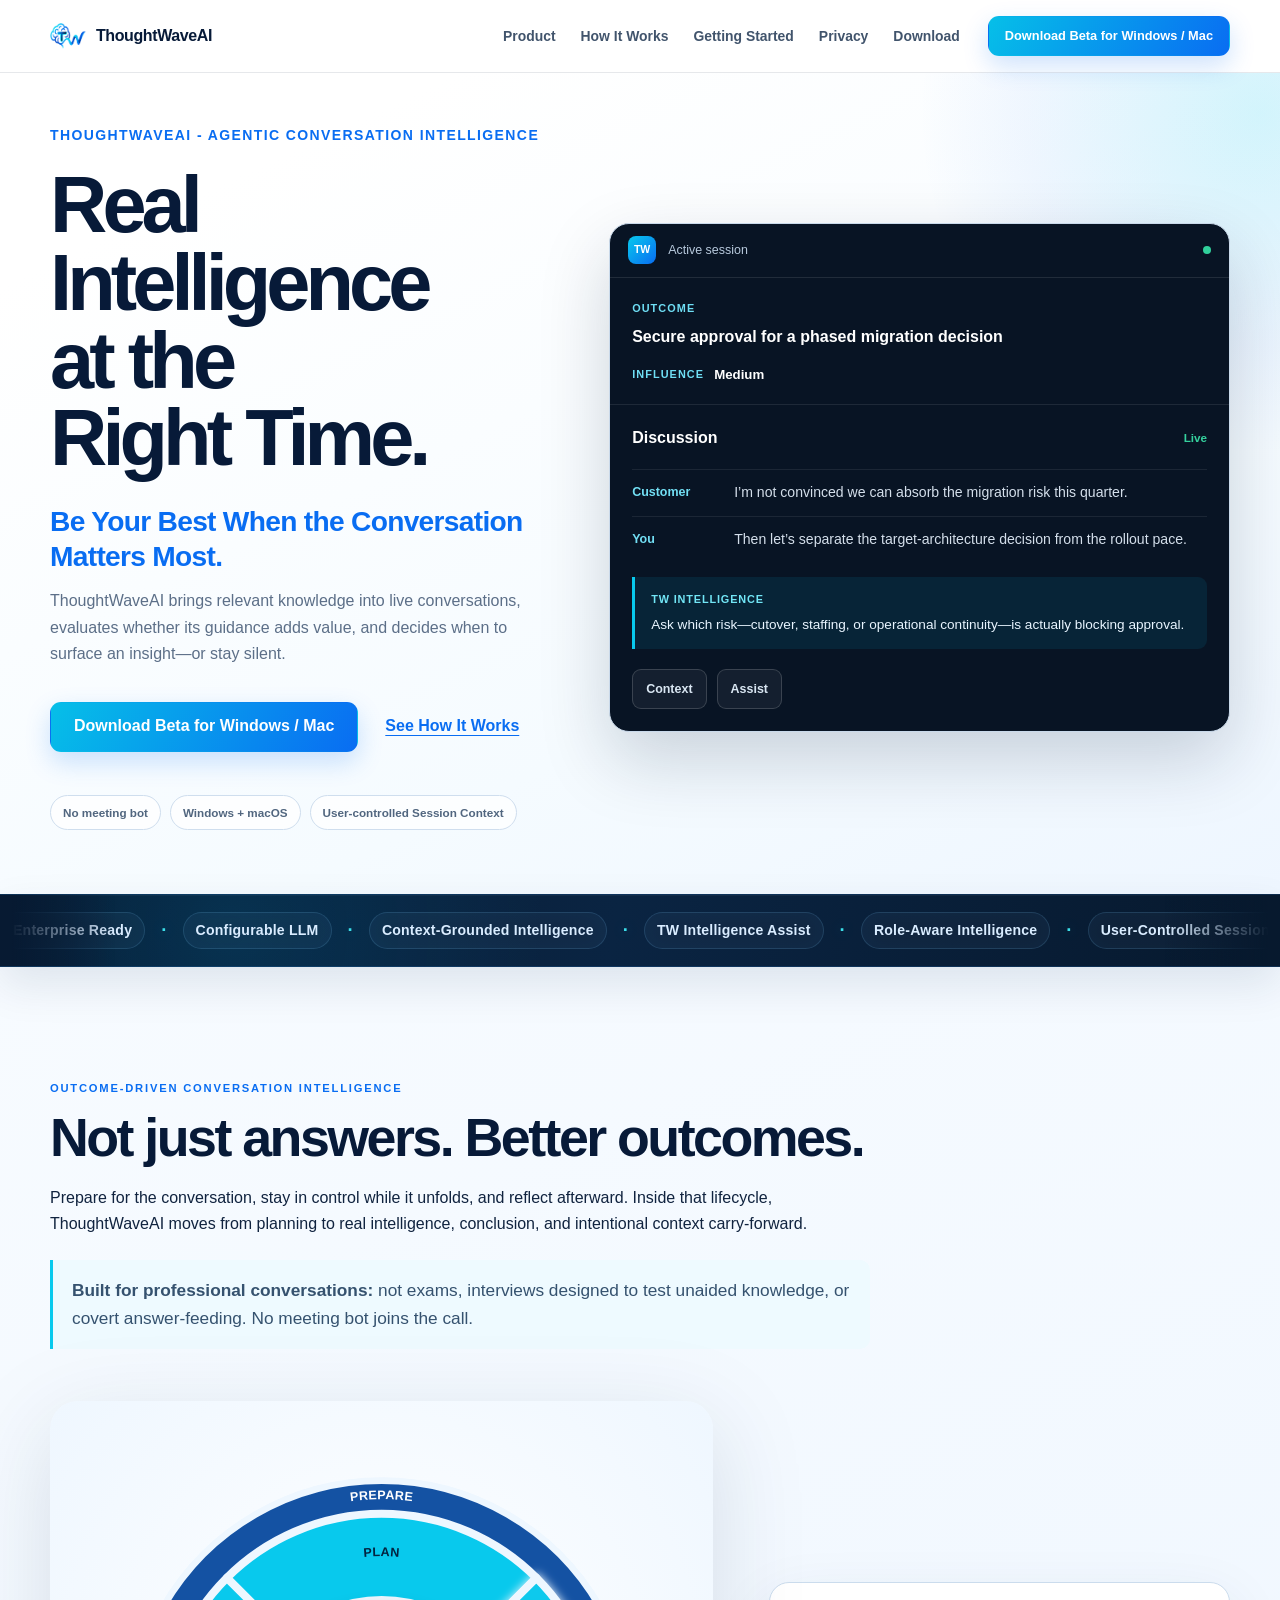
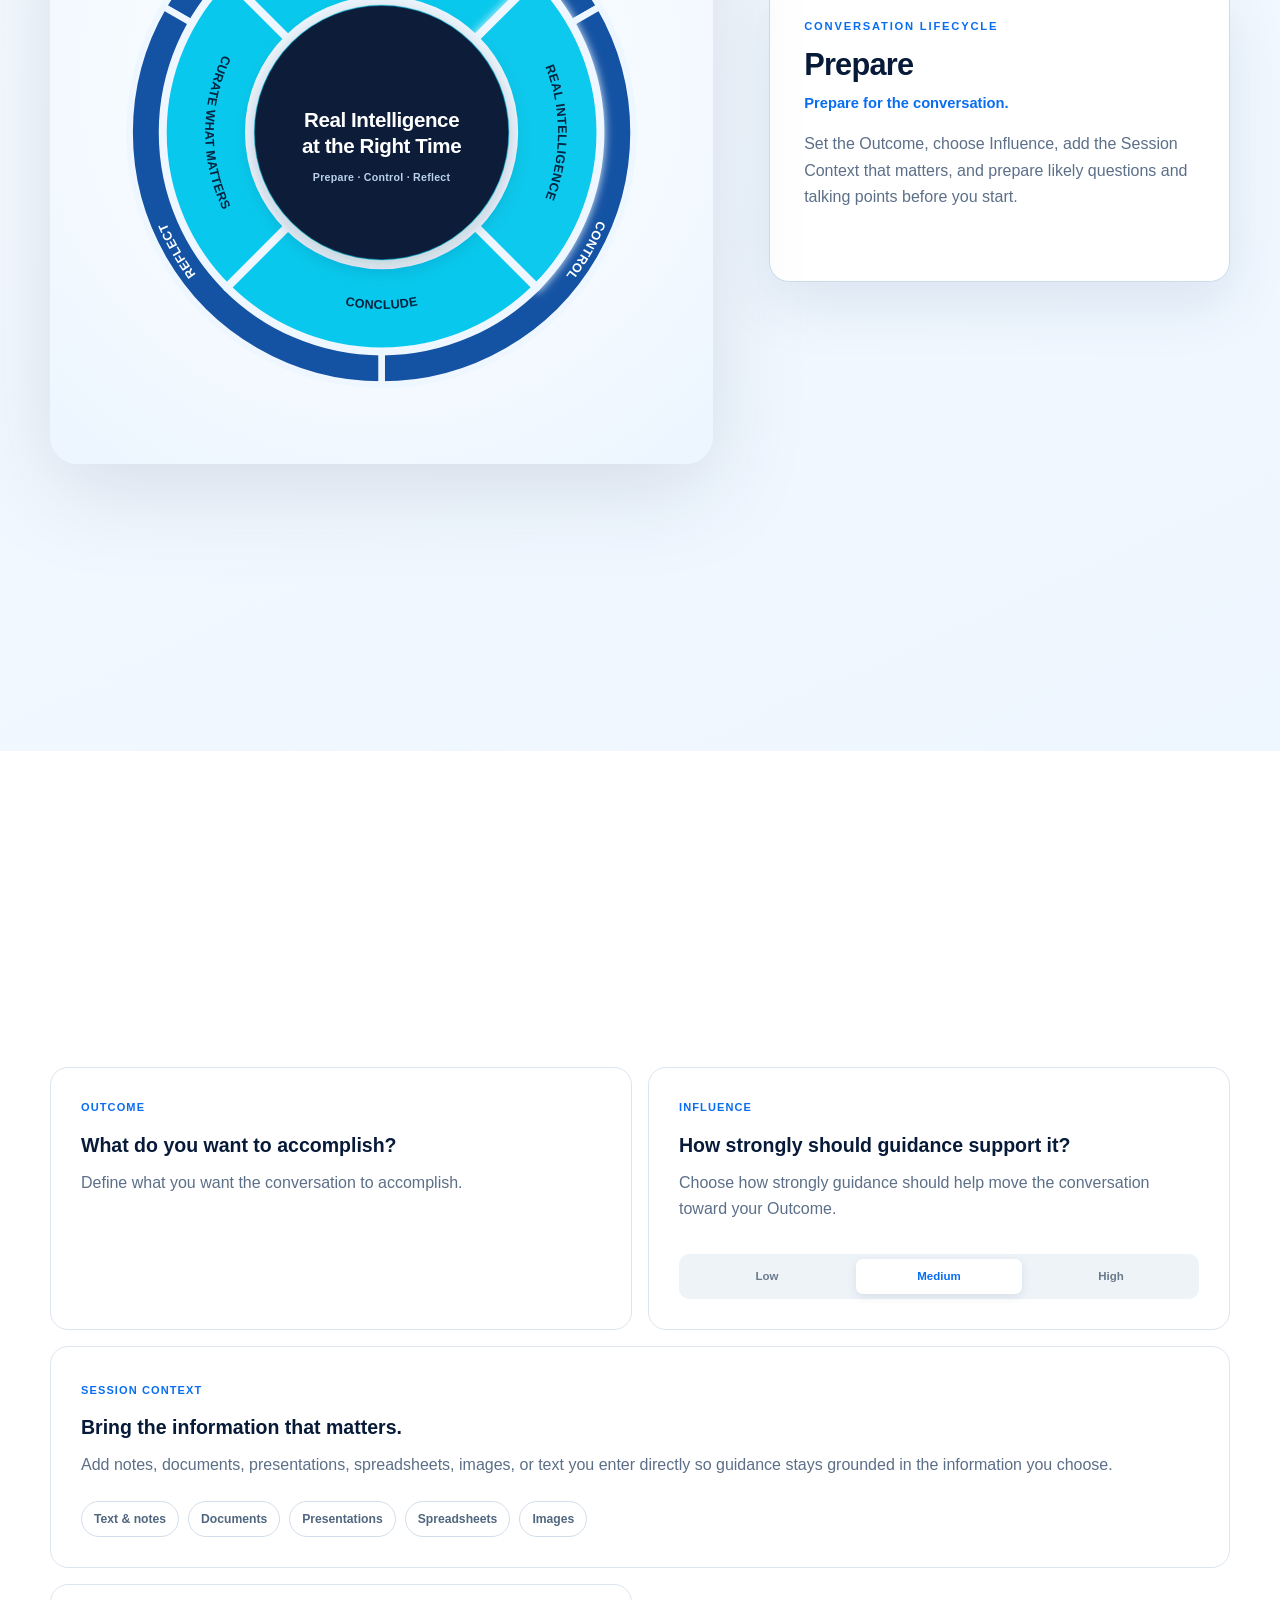
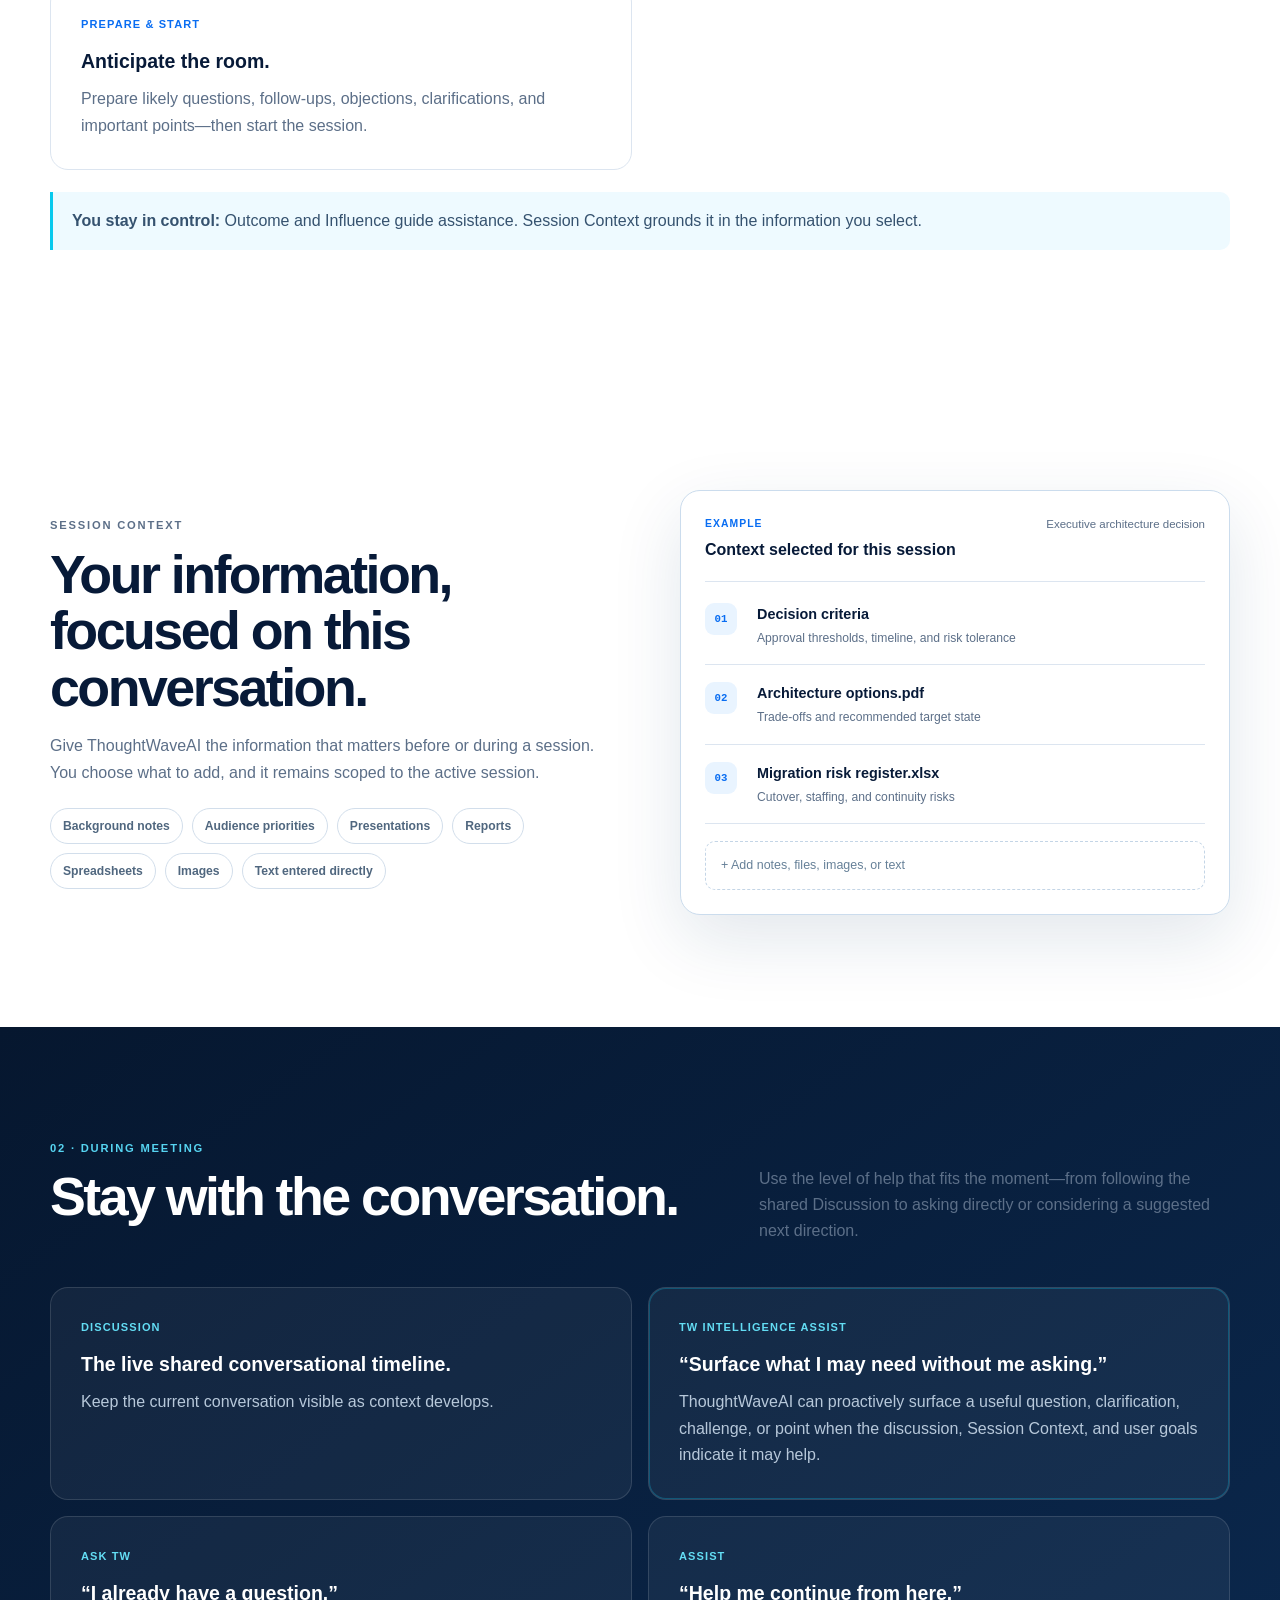
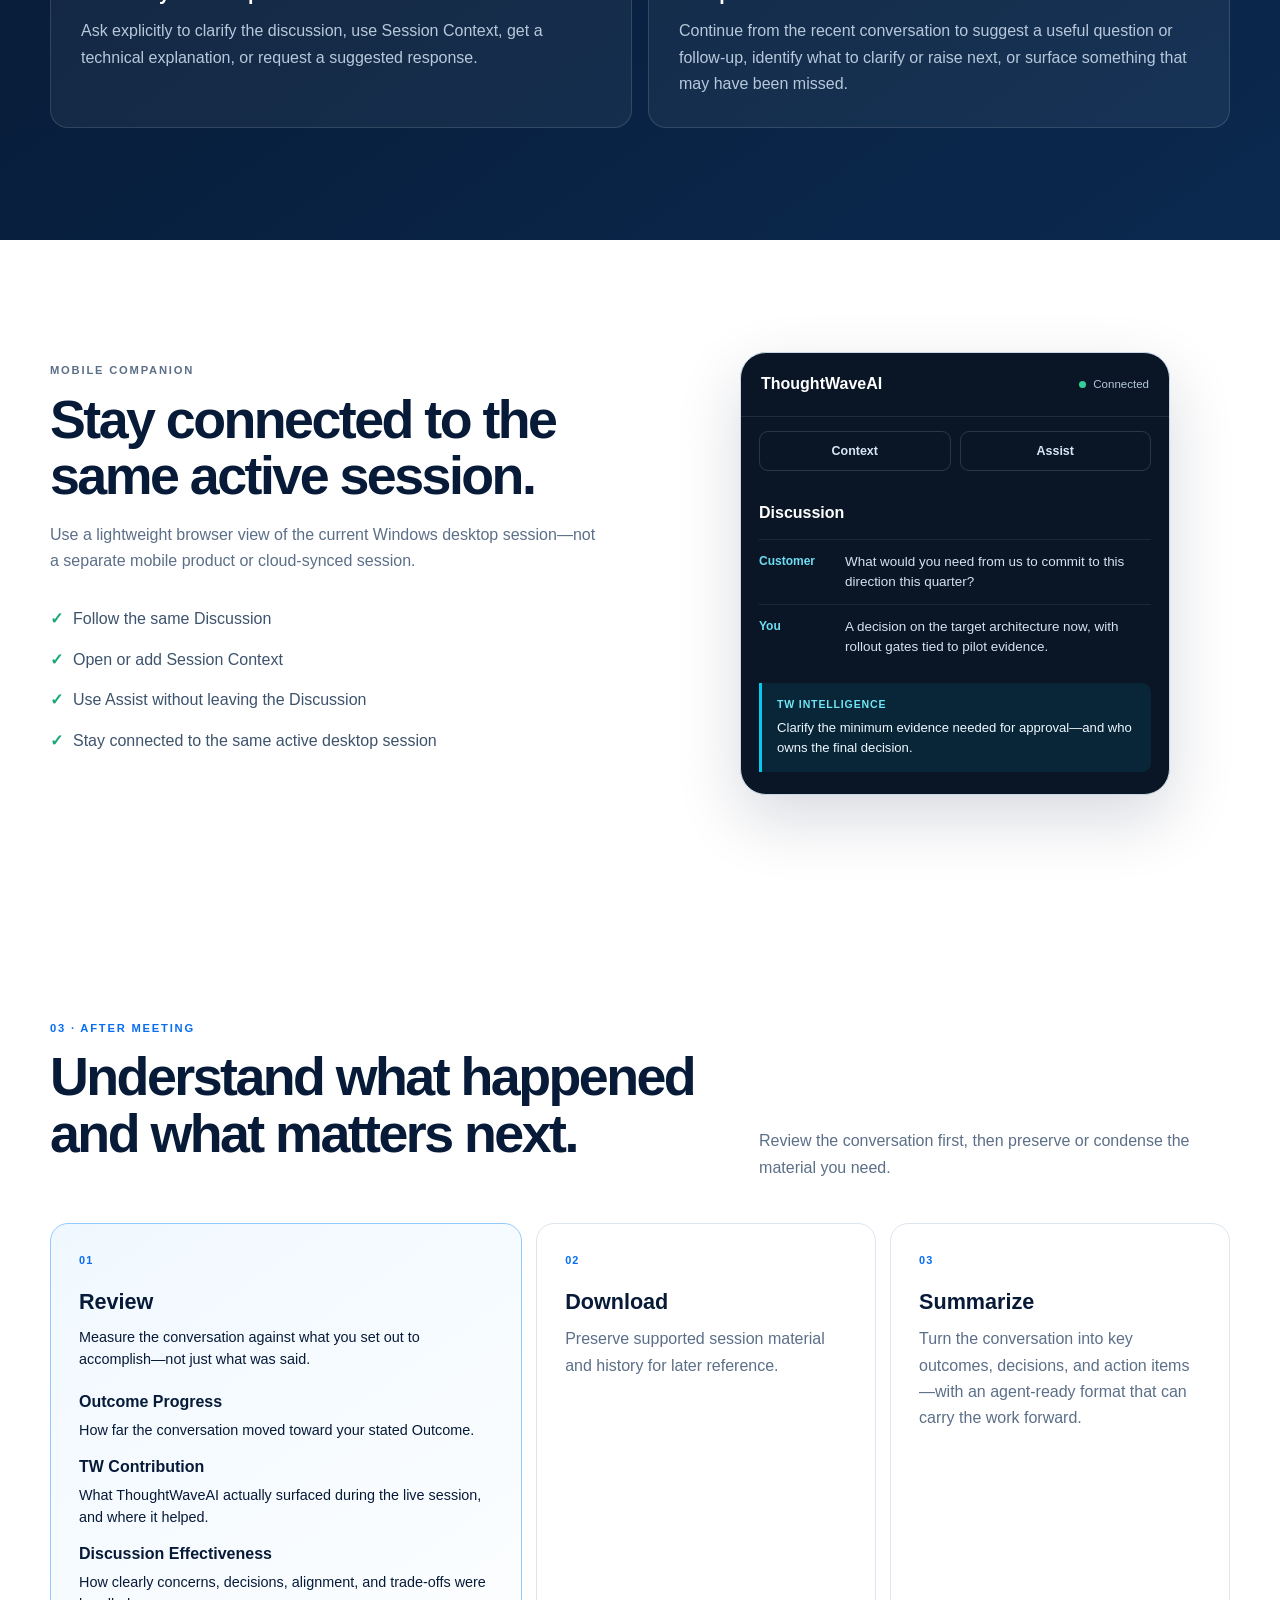
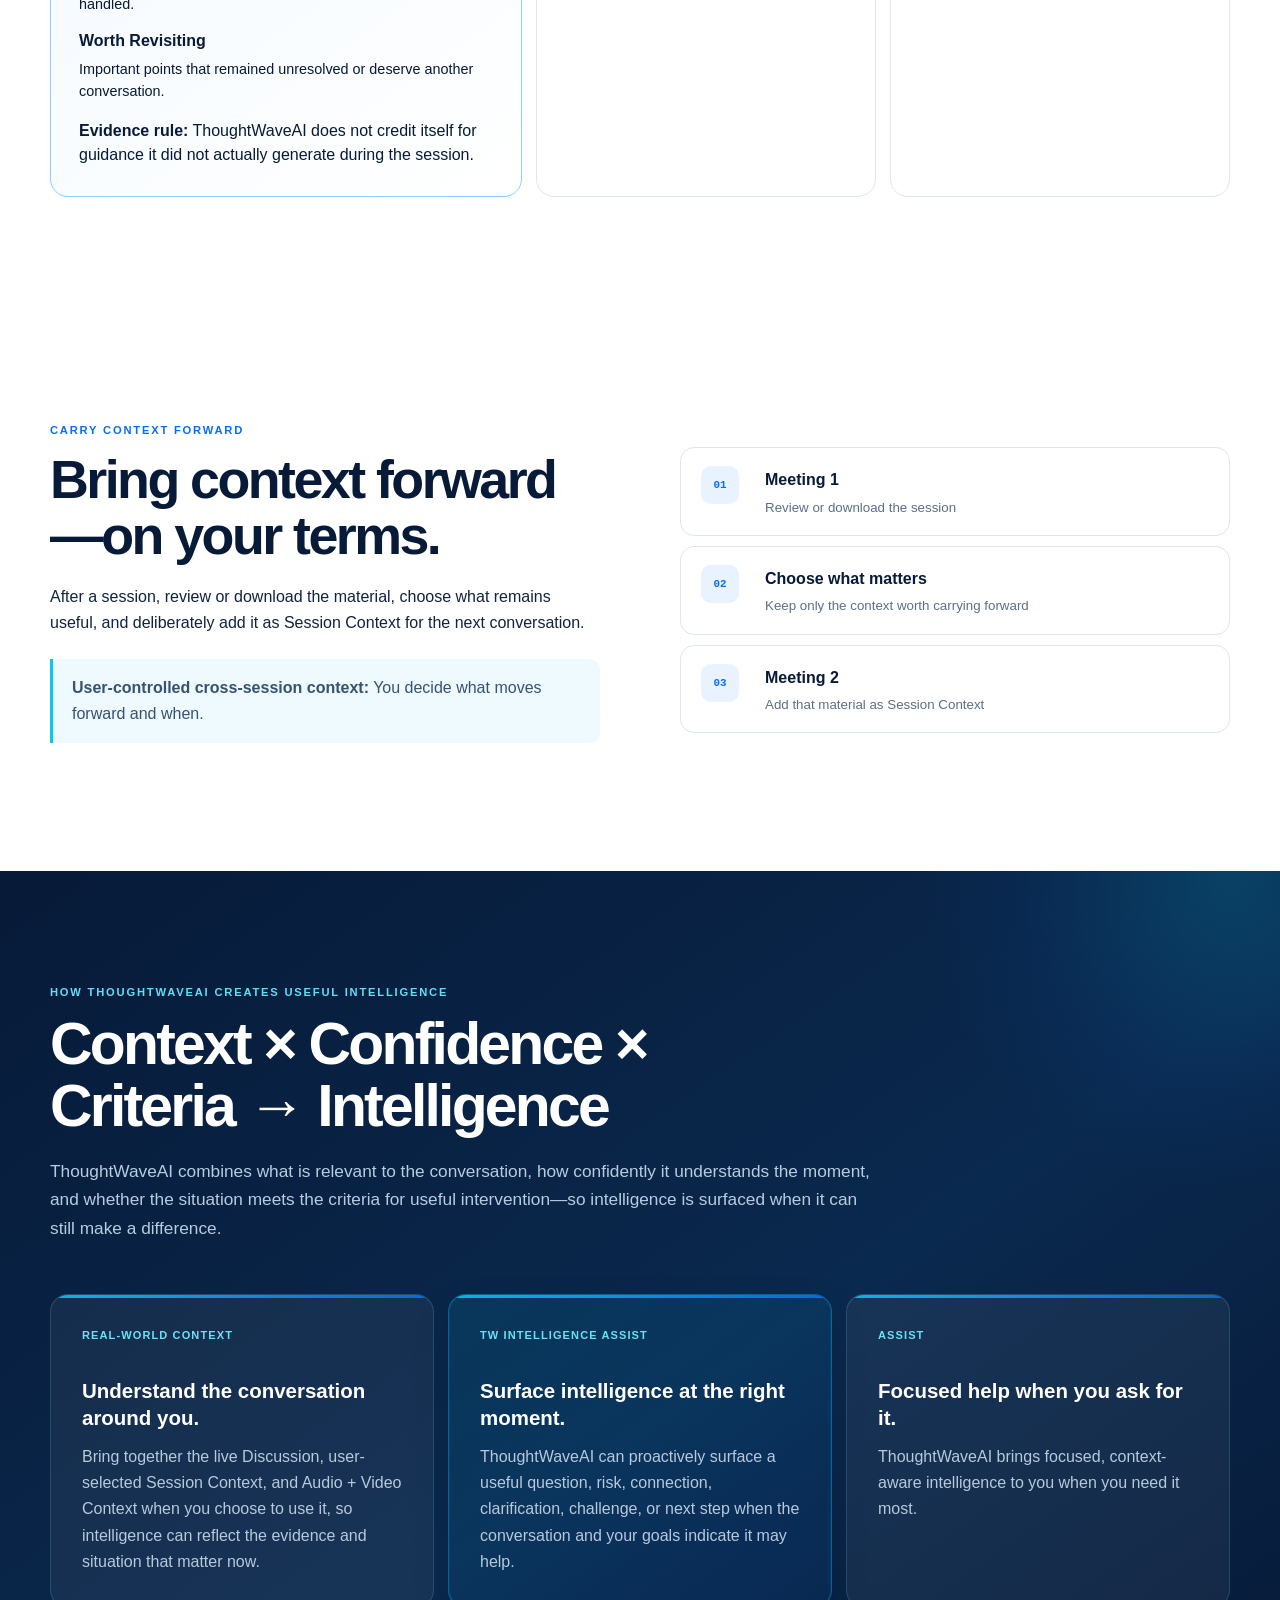
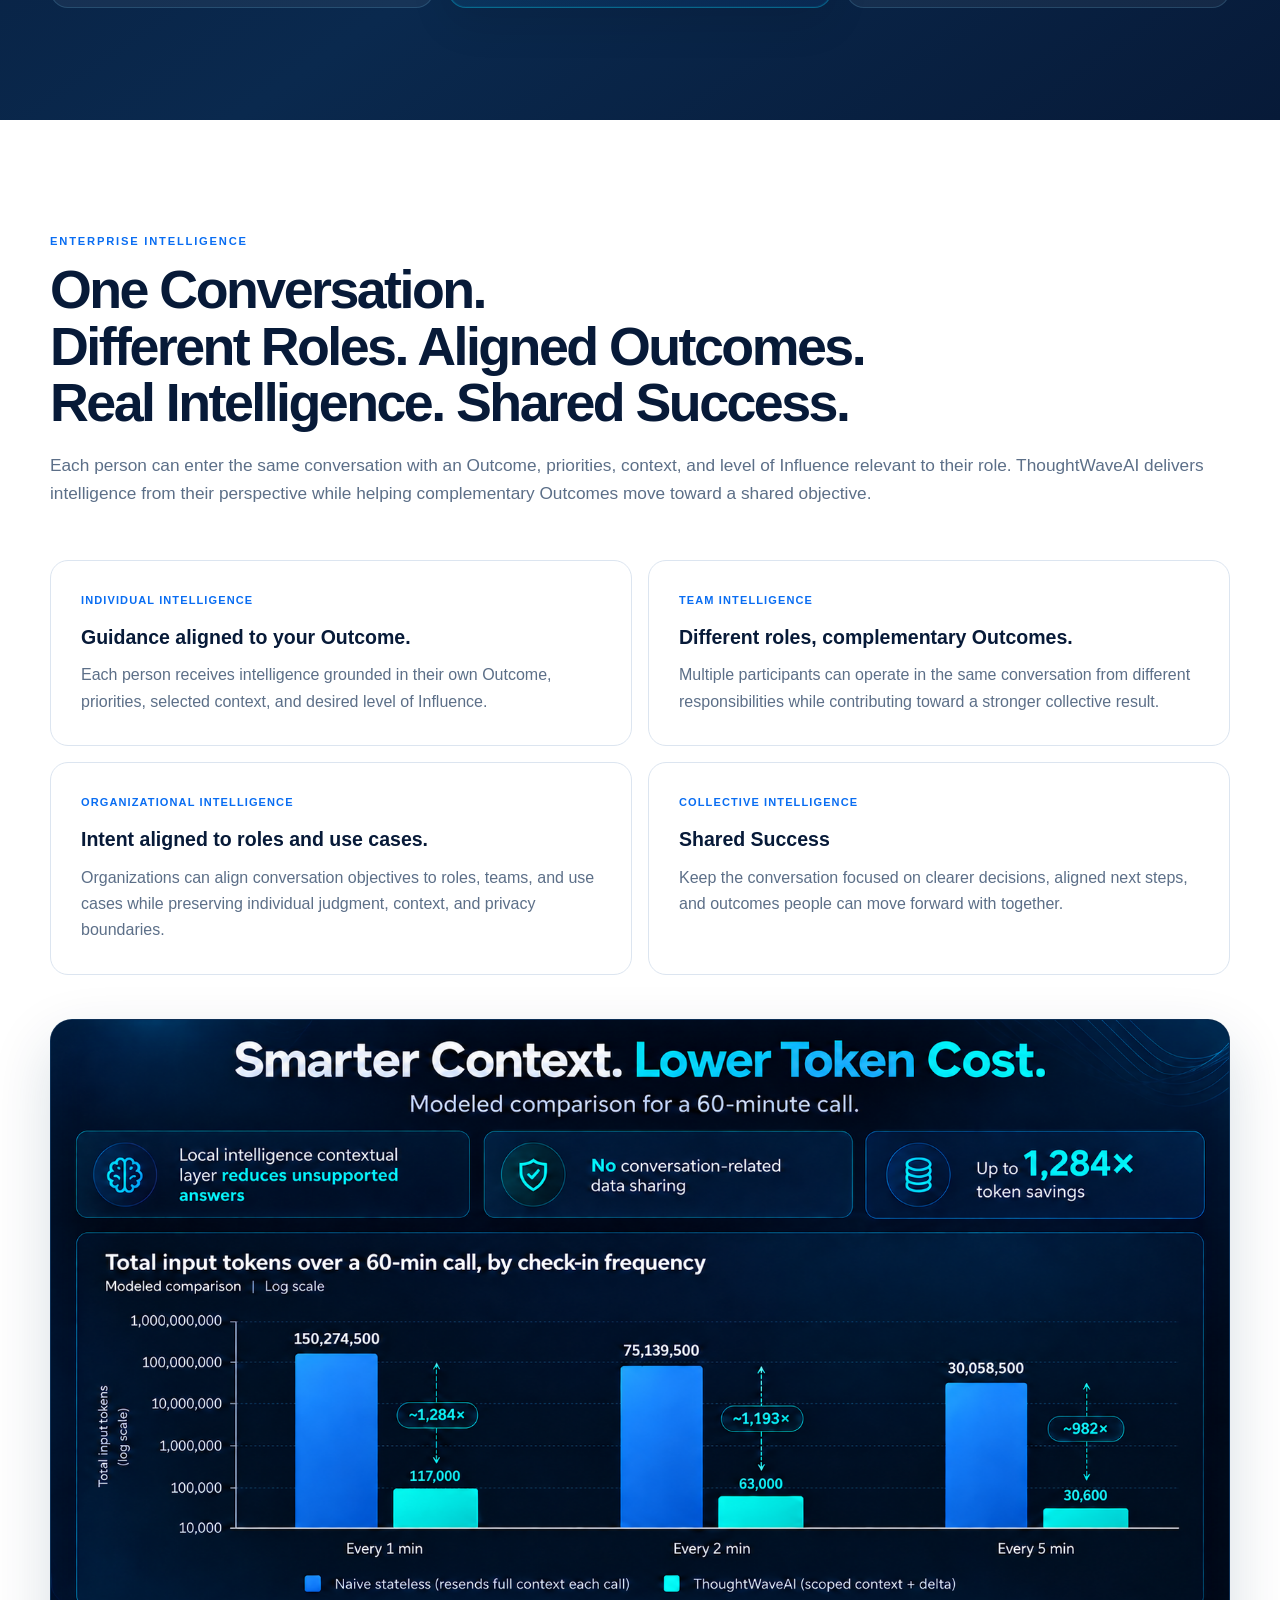
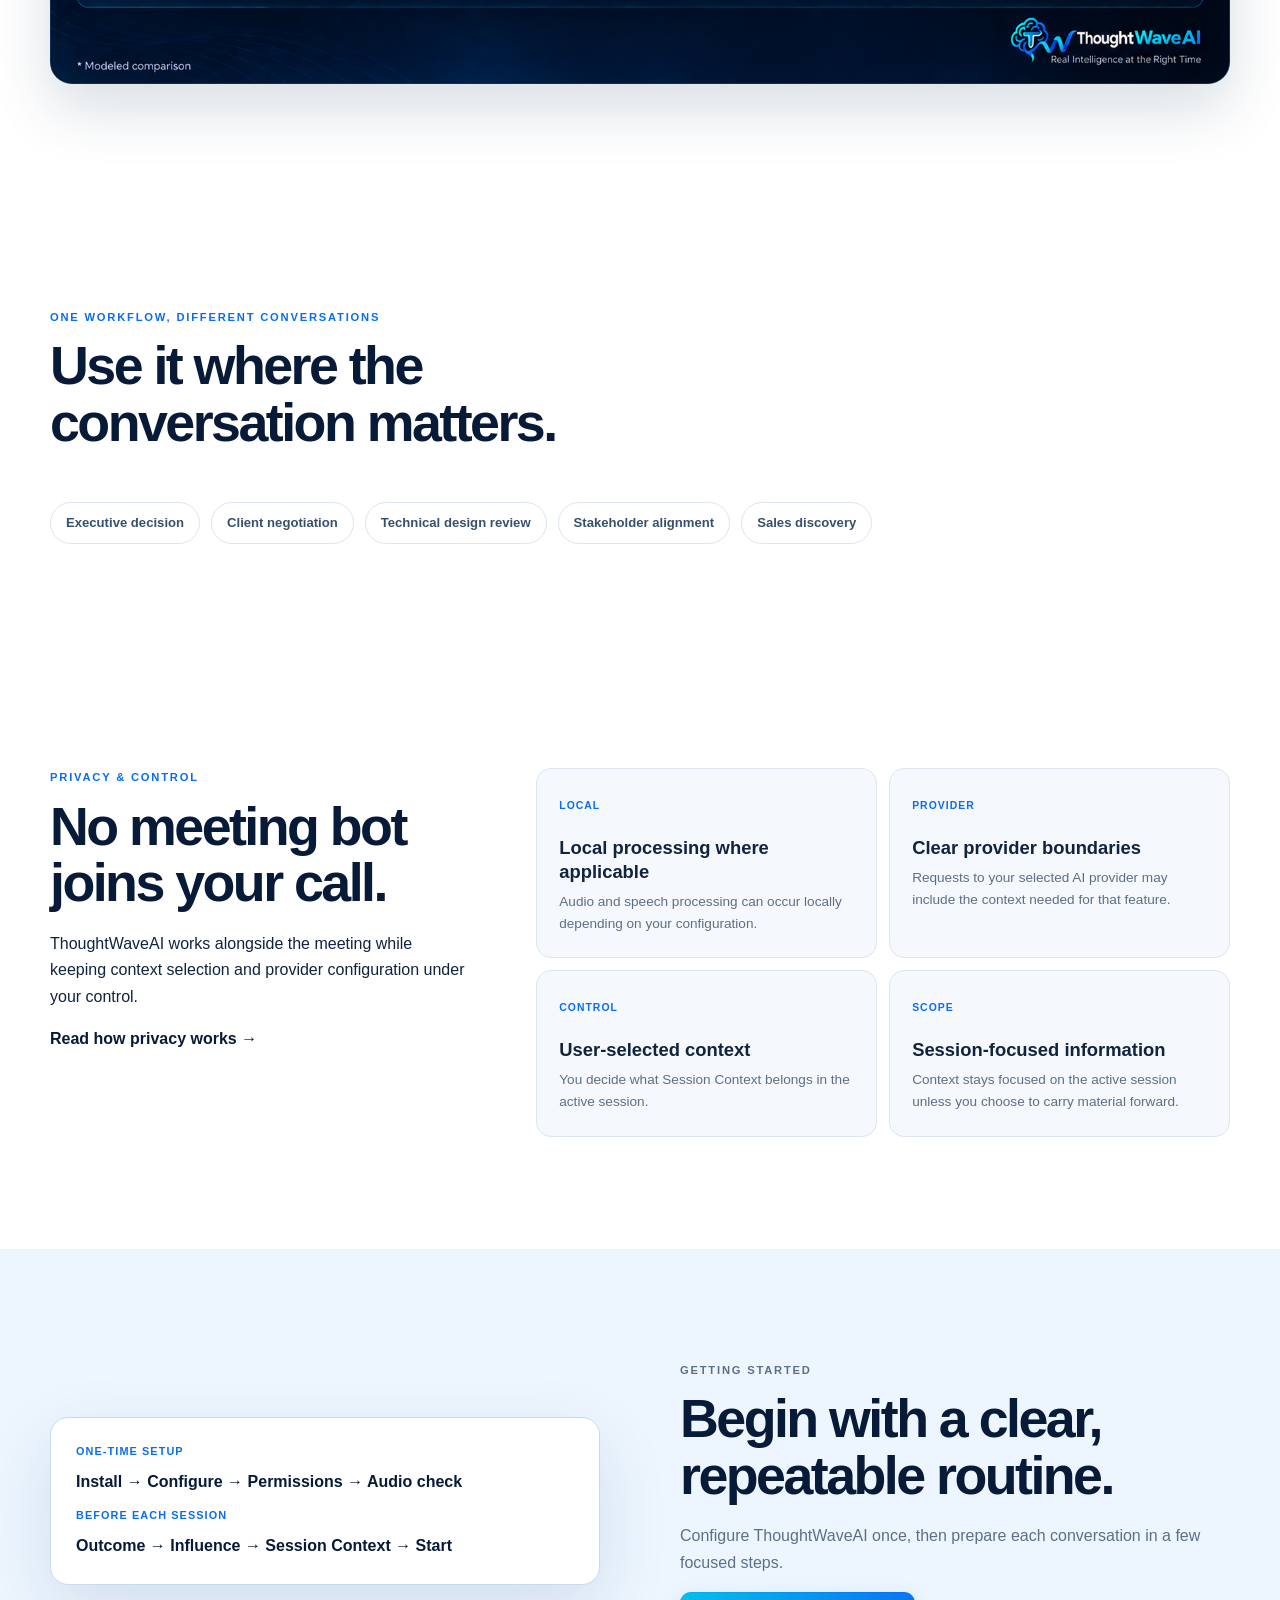
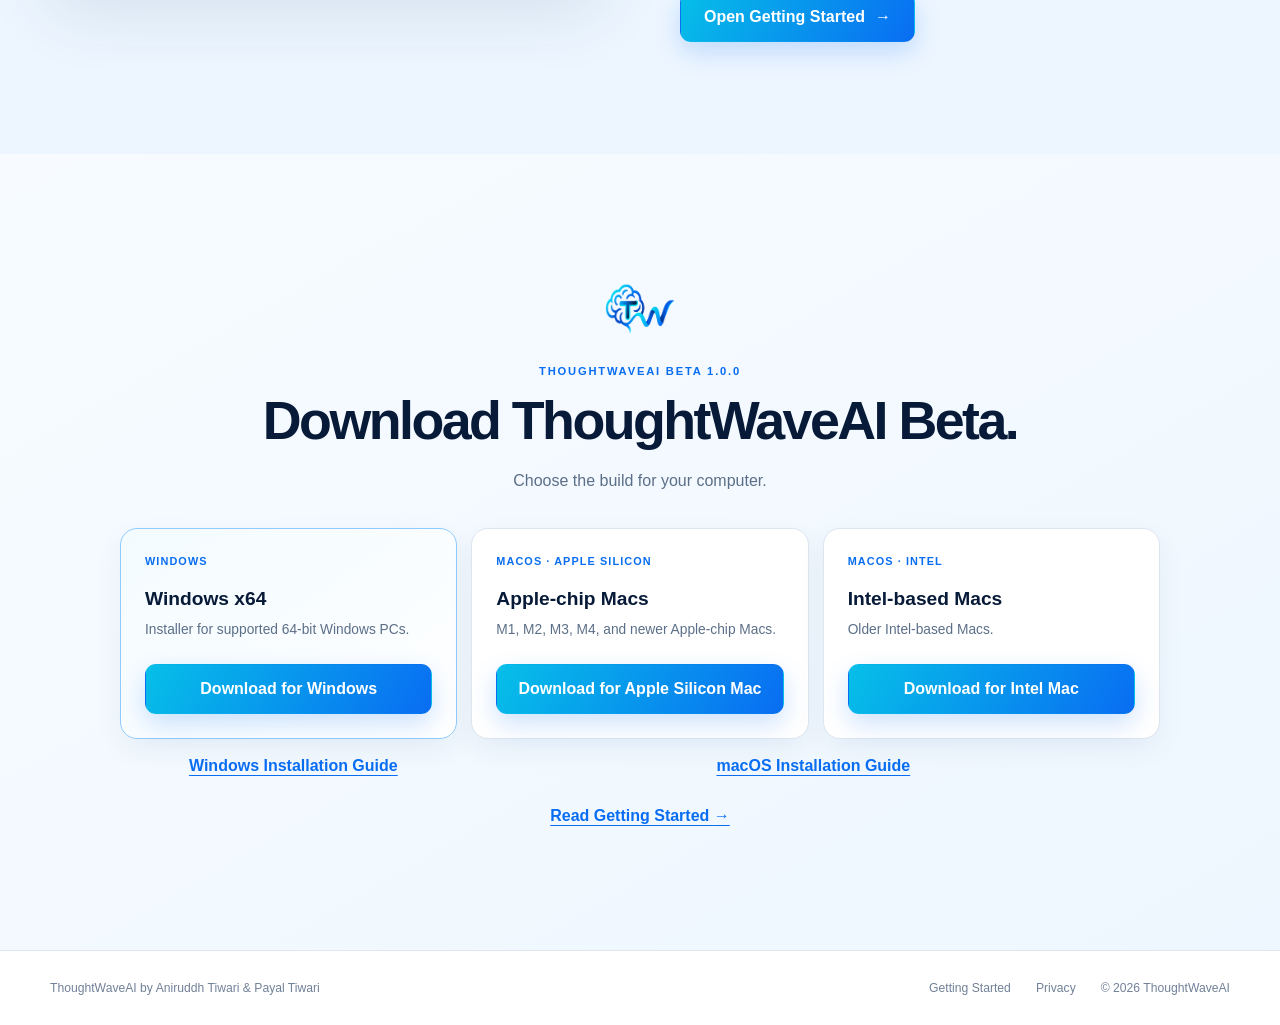
==== index.html @ b3628fa6 "Add technical SEO metadata structured data and sitemap" ====
<!doctype html>
<html lang="en">
<head>
  <meta charset="utf-8"><meta name="viewport" content="width=device-width, initial-scale=1"><meta name="theme-color" content="#f7f9fc">
  <meta name="description" content="ThoughtWaveAI helps you prepare intentionally, surface relevant intelligence during conversations, and review what mattered afterward.">
  <link rel="canonical" href="https://aniruddhtiwari.github.io/thoughtwaveai-site/">
  <meta property="og:title" content="ThoughtWaveAI — Real Intelligence at the Right Time"><meta property="og:description" content="ThoughtWaveAI helps you prepare intentionally, surface relevant intelligence during conversations, and review what mattered afterward."><meta property="og:type" content="website"><meta property="og:url" content="https://aniruddhtiwari.github.io/thoughtwaveai-site/"><meta property="og:site_name" content="ThoughtWaveAI"><meta property="og:image" content="https://aniruddhtiwari.github.io/thoughtwaveai-site/assets/branding/thoughtwaveai-logo.png"><meta property="og:image:alt" content="ThoughtWaveAI">
  <meta name="twitter:card" content="summary_large_image"><meta name="twitter:title" content="ThoughtWaveAI — Real Intelligence at the Right Time"><meta name="twitter:description" content="ThoughtWaveAI helps you prepare intentionally, surface relevant intelligence during conversations, and review what mattered afterward."><meta name="twitter:image" content="https://aniruddhtiwari.github.io/thoughtwaveai-site/assets/branding/thoughtwaveai-logo.png"><meta name="twitter:image:alt" content="ThoughtWaveAI">
  <title>ThoughtWaveAI — Real Intelligence at the Right Time</title>
  <link rel="icon" href="./assets/branding/thoughtwaveai-Icon.png" type="image/png"><link rel="stylesheet" href="./styles.css"><script src="./script.js" defer></script>
  <script type="application/ld+json">
  {
    "@context": "https://schema.org",
    "@type": "SoftwareApplication",
    "name": "ThoughtWaveAI",
    "url": "https://aniruddhtiwari.github.io/thoughtwaveai-site/",
    "description": "ThoughtWaveAI helps you prepare intentionally, surface relevant intelligence during conversations, and review what mattered afterward.",
    "applicationCategory": "BusinessApplication",
    "operatingSystem": [
      "Windows",
      "macOS"
    ],
    "featureList": [
      "Real-time conversational intelligence",
      "User-controlled Session Context",
      "Proactive contextual intelligence",
      "Post-session review",
      "No meeting bot required"
    ]
  }
  </script>
</head>
<body>
  <a class="skip-link" href="#main">Skip to content</a>
  <header class="site-header"><div class="container nav-wrap"><a class="brand" href="#top" aria-label="ThoughtWaveAI home"><img src="./assets/branding/thoughtwaveai-Icon.png" alt="" width="42" height="42"><span>ThoughtWaveAI</span></a><button class="nav-toggle" type="button" aria-expanded="false" aria-controls="site-nav"><span class="sr-only">Toggle navigation</span><span></span><span></span></button><nav id="site-nav" class="site-nav" aria-label="Primary navigation"><a href="#meeting-prep">Product</a><a href="#product">How It Works</a><a href="./getting-started/">Getting Started</a><a href="./privacy/">Privacy</a><a href="#download">Download</a></nav><a class="button button-small nav-cta" href="#download">Download Beta for Windows / Mac</a></div></header>

  <main id="main">
    <section class="hero rc-hero" id="top"><div class="hero-orb" aria-hidden="true"></div><div class="container hero-grid">
      <div class="hero-copy reveal"><p class="eyebrow">THOUGHTWAVEAI - AGENTIC CONVERSATION INTELLIGENCE</p><h1>Real Intelligence at the Right Time.</h1><p class="hero-lede">Be Your Best When the Conversation Matters Most.</p><p class="hero-detail">ThoughtWaveAI brings relevant knowledge into live conversations, evaluates whether its guidance adds value, and decides when to surface an insight—or stay silent.</p><div class="hero-actions"><a class="button" href="#download">Download Beta for Windows / Mac</a><a class="text-link" href="#product">See How It Works</a></div><ul class="signal-list" aria-label="Product highlights"><li>No meeting bot</li><li>Windows + macOS</li><li>User-controlled Session Context</li></ul></div>
      <div class="rc-product-view reveal" role="img" aria-label="ThoughtWaveAI active session showing an outcome, influence level, live discussion, and Context and Assist actions"><div class="rc-topbar"><span class="brand-dot">TW</span><span>Active session</span><i></i></div><div class="rc-prep"><span>Outcome</span><strong>Secure approval for a phased migration decision</strong><div><small>Influence</small><b>Medium</b></div></div><div class="rc-discussion"><div class="rc-panel-head"><strong>Discussion</strong><span>Live</span></div><p><b>Customer</b><span>I’m not convinced we can absorb the migration risk this quarter.</span></p><p><b>You</b><span>Then let’s separate the target-architecture decision from the rollout pace.</span></p><div class="rc-intel"><span>TW Intelligence</span><p>Ask which risk—cutover, staffing, or operational continuity—is actually blocking approval.</p></div></div><div class="rc-actions"><span>Context</span><span>Assist</span></div></div>
    </div></section>
<section class="enterprise-ticker" aria-label="ThoughtWaveAI enterprise capabilities">
      <div class="enterprise-ticker-viewport">
        <div class="enterprise-ticker-track">
          <div class="enterprise-ticker-group">
            <span>Enterprise Ready</span><i aria-hidden="true">·</i>
            <span>Configurable LLM</span><i aria-hidden="true">·</i>
            <span>Context-Grounded Intelligence</span><i aria-hidden="true">·</i>
            <span>TW Intelligence Assist</span><i aria-hidden="true">·</i>
            <span>Role-Aware Intelligence</span><i aria-hidden="true">·</i>
            <span>User-Controlled Session Context</span><i aria-hidden="true">·</i>
            <span>No Meeting Bot</span><i aria-hidden="true">·</i>
            <span>Local Speech Processing</span><i aria-hidden="true">·</i>
            <span>Tight Privacy Controls</span><i aria-hidden="true">·</i>
            <strong>Up to <b>1,284×</b> Lower Token Usage</strong><i aria-hidden="true">·</i><span>Audio + Video Context</span><i aria-hidden="true">·</i>
          </div>
          <div class="enterprise-ticker-group" aria-hidden="true">
            <span>Enterprise Ready</span><i>·</i>
            <span>Configurable LLM</span><i>·</i>
            <span>Context-Grounded Intelligence</span><i>·</i>
            <span>TW Intelligence Assist</span><i>·</i>
            <span>Role-Aware Intelligence</span><i>·</i>
            <span>User-Controlled Session Context</span><i>·</i>
            <span>No Meeting Bot</span><i>·</i>
            <span>Local Speech Processing</span><i>·</i>
            <span>Tight Privacy Controls</span><i>·</i>
            <strong>Up to <b>1,284×</b> Lower Token Usage</strong><i aria-hidden="true">·</i><span>Audio + Video Context</span><i>·</i>
          </div>
          <div class="enterprise-ticker-group" aria-hidden="true">
            <span>Enterprise Ready</span><i>·</i>
            <span>Configurable LLM</span><i>·</i>
            <span>Context-Grounded Intelligence</span><i>·</i>
            <span>TW Intelligence Assist</span><i>·</i>
            <span>Role-Aware Intelligence</span><i>·</i>
            <span>User-Controlled Session Context</span><i>·</i>
            <span>No Meeting Bot</span><i>·</i>
            <span>Local Speech Processing</span><i>·</i>
            <span>Tight Privacy Controls</span><i>·</i>
            <strong>Up to <b>1,284×</b> Lower Token Usage</strong><i aria-hidden="true">·</i><span>Audio + Video Context</span><i>·</i>
          </div>
        </div>
      </div>
    </section>




    <section class="section lifecycle-intro" id="product"><div class="container">
      <div class="section-heading reveal">
        <p class="kicker">Outcome-driven conversation intelligence</p>
        <h2>Not just answers. Better outcomes.</h2>
        <p>Prepare for the conversation, stay in control while it unfolds, and reflect afterward. Inside that lifecycle, ThoughtWaveAI moves from planning to real intelligence, conclusion, and intentional context carry-forward.</p>
        <p class="truth-note"><strong>Built for professional conversations:</strong> not exams, interviews designed to test unaided knowledge, or covert answer-feeding. No meeting bot joins the call.</p>
      </div>

      <div class="lifecycle-ring-layout reveal" id="lifecycle-ring">
        <div class="lifecycle-ring-holder">
          <svg viewBox="0 0 1000 1000" xmlns="http://www.w3.org/2000/svg" role="img" aria-label="ThoughtWaveAI conversation lifecycle: Prepare, Control, Reflect">
            <defs>
              <radialGradient id="twRingBg" cx="50%" cy="42%" r="72%"><stop offset="0%" stop-color="#ffffff"/><stop offset="100%" stop-color="#edf6ff"/></radialGradient>
              <filter id="twRingGlow" x="-60%" y="-60%" width="220%" height="220%"><feGaussianBlur stdDeviation="7" result="blur"/><feMerge><feMergeNode in="blur"/><feMergeNode in="SourceGraphic"/></feMerge></filter>
              <filter id="twRingHubShadow" x="-30%" y="-30%" width="160%" height="160%"><feDropShadow dx="0" dy="10" stdDeviation="16" flood-color="#071a38" flood-opacity=".22"/></filter>
            </defs>
            <rect x="0" y="0" width="1000" height="1000" rx="42" fill="url(#twRingBg)"/>

            <path id="tw-label-plan" d="M 311.91,311.91 A 266,266 0 0 1 688.09,311.91" fill="none"/>
            <path id="tw-label-ri" d="M 688.09,311.91 A 266,266 0 0 1 688.09,688.09" fill="none"/>
            <path id="tw-label-conclude" d="M 311.91,688.09 A 266,266 0 0 0 688.09,688.09" fill="none"/>
            <path id="tw-label-curate" d="M 311.91,311.91 A 266,266 0 0 0 311.91,688.09" fill="none"/>

            <path id="tw-label-prepare" d="M 195.16,324.00 A 352,352 0 0 1 804.84,324.00" fill="none"/>
            <path id="tw-label-control" d="M 804.84,324.00 A 352,352 0 0 1 500.00,852.00" fill="none"/>
            <path id="tw-label-reflect" d="M 500.00,852.00 A 352,352 0 0 1 195.16,324.00" fill="none"/>

            <g class="tw-ring-segment tw-ring-outer" data-key="prepare" tabindex="0" role="button" aria-label="Prepare">
              <path class="tw-ring-shape" d="M 170.91,310.00 A 380,380 0 0 1 829.09,310.00 L 780.59,338.00 A 324,324 0 0 0 219.41,338.00 Z" fill="#1452a3" stroke="#eef7ff" stroke-width="10"/>
              <path class="tw-ring-outline" d="M 170.91,310.00 A 380,380 0 0 1 829.09,310.00 L 780.59,338.00 A 324,324 0 0 0 219.41,338.00 Z"/>
              <text class="tw-ring-outer-label"><textPath href="#tw-label-prepare" startOffset="50%" text-anchor="middle">PREPARE</textPath></text>
            </g>

            <g class="tw-ring-segment tw-ring-outer" data-key="control" tabindex="0" role="button" aria-label="Control">
              <path class="tw-ring-shape" d="M 829.09,310.00 A 380,380 0 0 1 500.00,880.00 L 500.00,824.00 A 324,324 0 0 0 780.59,338.00 Z" fill="#1452a3" stroke="#eef7ff" stroke-width="10"/>
              <path class="tw-ring-outline" d="M 829.09,310.00 A 380,380 0 0 1 500.00,880.00 L 500.00,824.00 A 324,324 0 0 0 780.59,338.00 Z"/>
              <text class="tw-ring-outer-label"><textPath href="#tw-label-control" startOffset="50%" text-anchor="middle">CONTROL</textPath></text>
            </g>

            <g class="tw-ring-segment tw-ring-outer" data-key="reflect" tabindex="0" role="button" aria-label="Reflect">
              <path class="tw-ring-shape" d="M 500.00,880.00 A 380,380 0 0 1 170.91,310.00 L 219.41,338.00 A 324,324 0 0 0 500.00,824.00 Z" fill="#1452a3" stroke="#eef7ff" stroke-width="10"/>
              <path class="tw-ring-outline" d="M 500.00,880.00 A 380,380 0 0 1 170.91,310.00 L 219.41,338.00 A 324,324 0 0 0 500.00,824.00 Z"/>
              <text class="tw-ring-outer-label"><textPath href="#tw-label-reflect" startOffset="50%" text-anchor="middle">REFLECT</textPath></text>
            </g>

            <g class="tw-ring-segment" data-key="plan" tabindex="0" role="button" aria-label="Plan">
              <path class="tw-ring-shape" d="M 266.65,266.65 A 330,330 0 0 1 733.35,266.65 L 641.42,358.58 A 200,200 0 0 0 358.58,358.58 Z" fill="#08c9ed" stroke="#eef7ff" stroke-width="12"/>
              <path class="tw-ring-outline" d="M 266.65,266.65 A 330,330 0 0 1 733.35,266.65 L 641.42,358.58 A 200,200 0 0 0 358.58,358.58 Z"/>
              <text class="tw-ring-inner-label" fill="#032440"><textPath href="#tw-label-plan" startOffset="50%" text-anchor="middle">PLAN</textPath></text>
            </g>

            <g class="tw-ring-segment tw-ring-featured" data-key="ri" tabindex="0" role="button" aria-label="Real Intelligence">
              <path class="tw-ring-shape" d="M 733.35,266.65 A 330,330 0 0 1 733.35,733.35 L 641.42,641.42 A 200,200 0 0 0 641.42,358.58 Z" fill="#08c9ed" stroke="#eef7ff" stroke-width="12" filter="url(#twRingGlow)"/>
              <path class="tw-ring-outline" d="M 733.35,266.65 A 330,330 0 0 1 733.35,733.35 L 641.42,641.42 A 200,200 0 0 0 641.42,358.58 Z"/>
              <text class="tw-ring-inner-label tw-ring-featured-label" fill="#032440"><textPath href="#tw-label-ri" startOffset="50%" text-anchor="middle">REAL INTELLIGENCE</textPath></text>
            </g>

            <g class="tw-ring-segment" data-key="conclude" tabindex="0" role="button" aria-label="Conclude">
              <path class="tw-ring-shape" d="M 733.35,733.35 A 330,330 0 0 1 266.65,733.35 L 358.58,641.42 A 200,200 0 0 0 641.42,641.42 Z" fill="#08c9ed" stroke="#eef7ff" stroke-width="12"/>
              <path class="tw-ring-outline" d="M 733.35,733.35 A 330,330 0 0 1 266.65,733.35 L 358.58,641.42 A 200,200 0 0 0 641.42,641.42 Z"/>
              <text class="tw-ring-inner-label" fill="#032440"><textPath href="#tw-label-conclude" startOffset="50%" text-anchor="middle">CONCLUDE</textPath></text>
            </g>

            <g class="tw-ring-segment" data-key="curate" tabindex="0" role="button" aria-label="Curate What Matters">
              <path class="tw-ring-shape" d="M 266.65,733.35 A 330,330 0 0 1 266.65,266.65 L 358.58,358.58 A 200,200 0 0 0 358.58,641.42 Z" fill="#08c9ed" stroke="#eef7ff" stroke-width="12"/>
              <path class="tw-ring-outline" d="M 266.65,733.35 A 330,330 0 0 1 266.65,266.65 L 358.58,358.58 A 200,200 0 0 0 358.58,641.42 Z"/>
              <text class="tw-ring-inner-label tw-ring-curate-label" fill="#032440"><textPath href="#tw-label-curate" startOffset="50%" text-anchor="middle">CURATE WHAT MATTERS</textPath></text>
            </g>

            <circle cx="500" cy="500" r="192" fill="#071a38" filter="url(#twRingHubShadow)"/>
            <circle cx="500" cy="500" r="192" fill="none" stroke="rgba(8,201,237,.48)" stroke-width="2"/>
            <text x="500" y="491" text-anchor="middle" class="tw-ring-hub-title">Real Intelligence</text>
            <text x="500" y="531" text-anchor="middle" class="tw-ring-hub-title">at the Right Time</text>
            <text x="500" y="573" text-anchor="middle" class="tw-ring-hub-sub">Prepare · Control · Reflect</text>
          </svg>
        </div>

        <aside class="lifecycle-ring-detail" id="lifecycle-ring-detail" aria-live="polite">
          <p class="kicker">Conversation lifecycle</p>
          <h3 id="lifecycle-ring-detail-title">Prepare</h3>
          <p class="lifecycle-ring-micro" id="lifecycle-ring-detail-micro">Prepare for the conversation.</p>
          <p id="lifecycle-ring-detail-copy">Set the Outcome, choose Influence, add the Session Context that matters, and prepare likely questions and talking points before you start.</p>
        </aside>
      </div>

      <div class="lifecycle-principles reveal">
        <article><span>01</span><h3>Prepare</h3><p>Prepare for the conversation.</p></article>
        <article><span>02</span><h3>Control</h3><p>Stay in control of the conversation.</p></article>
        <article><span>03</span><h3>Reflect</h3><p>Reflect after the conversation.</p></article>
      </div>
    </div></section>
    <section class="section phase-section" id="meeting-prep"><div class="container"><div class="phase-heading reveal"><div><p class="kicker">01 · Meeting Prep</p><h2>Give the conversation a clear direction.</h2></div><p>Define what you want to accomplish and choose the information ThoughtWaveAI should understand for this session.</p></div><div class="prep-grid reveal"><article><span>Outcome</span><h3>What do you want to accomplish?</h3><p>Define what you want the conversation to accomplish.</p></article><article><span>Influence</span><h3>How strongly should guidance support it?</h3><p>Choose how strongly guidance should help move the conversation toward your Outcome.</p><div class="level-control"><span>Low</span><span class="selected">Medium</span><span>High</span></div></article><article class="context-card"><span>Session Context</span><h3>Bring the information that matters.</h3><p>Add notes, documents, presentations, spreadsheets, images, or text you enter directly so guidance stays grounded in the information you choose.</p><div class="file-pills" aria-label="Supported Session Context categories"><span>Text &amp; notes</span><span>Documents</span><span>Presentations</span><span>Spreadsheets</span><span>Images</span></div></article><article><span>Prepare &amp; Start</span><h3>Anticipate the room.</h3><p>Prepare likely questions, follow-ups, objections, clarifications, and important points—then start the session.</p></article></div><p class="truth-note reveal"><strong>You stay in control:</strong> Outcome and Influence guide assistance. Session Context grounds it in the information you select.</p></div></section>
    <section class="section session-context-section"><div class="container split-layout"><div class="reveal"><p class="kicker">Session Context</p><h2>Your information, focused on this conversation.</h2><p>Give ThoughtWaveAI the information that matters before or during a session. You choose what to add, and it remains scoped to the active session.</p><div class="context-examples"><span>Background notes</span><span>Audience priorities</span><span>Presentations</span><span>Reports</span><span>Spreadsheets</span><span>Images</span><span>Text entered directly</span></div></div><div class="context-sheet reveal" role="img" aria-label="Example of user-selected Session Context for an executive architecture decision"><div class="sheet-head"><div><span>Example</span><strong>Context selected for this session</strong></div><small>Executive architecture decision</small></div><div class="context-item"><i>01</i><div><strong>Decision criteria</strong><small>Approval thresholds, timeline, and risk tolerance</small></div></div><div class="context-item"><i>02</i><div><strong>Architecture options.pdf</strong><small>Trade-offs and recommended target state</small></div></div><div class="context-item"><i>03</i><div><strong>Migration risk register.xlsx</strong><small>Cutover, staffing, and continuity risks</small></div></div><div class="context-entry">+ Add notes, files, images, or text</div></div></div></section>
    <section class="section dark-section" id="during-meeting"><div class="container"><div class="phase-heading reveal"><div><p class="kicker">02 · During Meeting</p><h2>Stay with the conversation.</h2></div><p>Use the level of help that fits the moment—from following the shared Discussion to asking directly or considering a suggested next direction.</p></div><div class="during-grid reveal"><article><span>Discussion</span><h3>The live shared conversational timeline.</h3><p>Keep the current conversation visible as context develops.</p></article><article class="intelligence-card"><span>TW Intelligence Assist</span><h3>“Surface what I may need without me asking.”</h3><p>ThoughtWaveAI can proactively surface a useful question, clarification, challenge, or point when the discussion, Session Context, and user goals indicate it may help.</p></article><article><span>Ask TW</span><h3>“I already have a question.”</h3><p>Ask explicitly to clarify the discussion, use Session Context, get a technical explanation, or request a suggested response.</p></article><article><span>Assist</span><h3>“Help me continue from here.”</h3><p>Continue from the recent conversation to suggest a useful question or follow-up, identify what to clarify or raise next, or surface something that may have been missed.</p></article></div></div></section>
    <section class="section mobile-section"><div class="container split-layout"><div class="mobile-copy reveal"><p class="kicker">Mobile Companion</p><h2>Stay connected to the same active session.</h2><p>Use a lightweight browser view of the current Windows desktop session—not a separate mobile product or cloud-synced session.</p><ul class="clean-list"><li>Follow the same Discussion</li><li>Open or add Session Context</li><li>Use Assist without leaving the Discussion</li><li>Stay connected to the same active desktop session</li></ul></div><div class="mobile-companion reveal" role="img" aria-label="Mobile Companion showing Context and Assist actions with the same live Discussion as the desktop session"><div class="mobile-header"><strong>ThoughtWaveAI</strong><span><i></i> Connected</span></div><div class="mobile-action-row"><span>Context</span><span>Assist</span></div><div class="mobile-discussion"><strong>Discussion</strong><p><b>Customer</b><span>What would you need from us to commit to this direction this quarter?</span></p><p><b>You</b><span>A decision on the target architecture now, with rollout gates tied to pilot evidence.</span></p><div class="mobile-intel"><span>TW Intelligence</span><p>Clarify the minimum evidence needed for approval—and who owns the final decision.</p></div></div></div></div></section>
    <section class="section after-section" id="after-meeting"><div class="container"><div class="phase-heading reveal"><div><p class="kicker">03 · After Meeting</p><h2>Understand what happened and what matters next.</h2></div><p>Review the conversation first, then preserve or condense the material you need.</p></div><div class="after-order reveal"><article class="review-primary"><span>01</span><h3>Review</h3><p>Measure the conversation against what you set out to accomplish—not just what was said.</p><div class="review-dimensions"><div><strong>Outcome Progress</strong><small>How far the conversation moved toward your stated Outcome.</small></div><div><strong>TW Contribution</strong><small>What ThoughtWaveAI actually surfaced during the live session, and where it helped.</small></div><div><strong>Discussion Effectiveness</strong><small>How clearly concerns, decisions, alignment, and trade-offs were handled.</small></div><div><strong>Worth Revisiting</strong><small>Important points that remained unresolved or deserve another conversation.</small></div></div><p class="review-evidence"><strong>Evidence rule:</strong> ThoughtWaveAI does not credit itself for guidance it did not actually generate during the session.</p></article><article><span>02</span><h3>Download</h3><p>Preserve supported session material and history for later reference.</p></article><article><span>03</span><h3>Summarize</h3><p>Turn the conversation into key outcomes, decisions, and action items—with an agent-ready format that can carry the work forward.</p></article></div></div></section>
    <section class="section carry-context-section"><div class="container split-layout"><div class="reveal"><p class="kicker">Carry Context Forward</p><h2>Bring context forward—on your terms.</h2><p>After a session, review or download the material, choose what remains useful, and deliberately add it as Session Context for the next conversation.</p><p class="truth-note"><strong>User-controlled cross-session context:</strong> You decide what moves forward and when.</p></div><div class="carry-flow reveal" aria-label="How to carry context into a future session"><div class="carry-step"><span>01</span><div><strong>Meeting 1</strong><small>Review or download the session</small></div></div><div class="carry-step"><span>02</span><div><strong>Choose what matters</strong><small>Keep only the context worth carrying forward</small></div></div><div class="carry-step"><span>03</span><div><strong>Meeting 2</strong><small>Add that material as Session Context</small></div></div></div></div></section>
    <section class="section intelligence-framework-section" id="intelligence-framework"><div class="container">
      <div class="section-heading reveal">
        <p class="kicker">How ThoughtWaveAI creates useful intelligence</p>
        <h2>Context × Confidence × Criteria → Intelligence</h2>
        <p>ThoughtWaveAI combines what is relevant to the conversation, how confidently it understands the moment, and whether the situation meets the criteria for useful intervention—so intelligence is surfaced when it can still make a difference.</p>
      </div>
      <div class="prep-grid reveal">
        <article><span>Real-World Context</span><h3>Understand the conversation around you.</h3><p>Bring together the live Discussion, user-selected Session Context, and Audio + Video Context when you choose to use it, so intelligence can reflect the evidence and situation that matter now.</p></article>
        <article><span>TW Intelligence Assist</span><h3>Surface intelligence at the right moment.</h3><p>ThoughtWaveAI can proactively surface a useful question, risk, connection, clarification, challenge, or next step when the conversation and your goals indicate it may help.</p></article>
        <article><span>Assist</span><h3>Focused help when you ask for it.</h3><p>ThoughtWaveAI brings focused, context-aware intelligence to you when you need it most.</p></article>
      </div>
    </div></section>
    <section class="section enterprise-section" id="enterprise-intelligence"><div class="container">
      <div class="section-heading reveal">
        <p class="kicker">Enterprise intelligence</p>
        <h2 class="enterprise-headline">
		  <span>One Conversation.</span>
		  <span>Different Roles. Aligned Outcomes.</span>
		  <span>Real Intelligence. Shared Success.</span>
		</h2>
        <p>Each person can enter the same conversation with an Outcome, priorities, context, and level of Influence relevant to their role. ThoughtWaveAI delivers intelligence from their perspective while helping complementary Outcomes move toward a shared objective.</p>
      </div>
      <div class="prep-grid reveal">
        <article><span>Individual Intelligence</span><h3>Guidance aligned to your Outcome.</h3><p>Each person receives intelligence grounded in their own Outcome, priorities, selected context, and desired level of Influence.</p></article>
        <article><span>Team Intelligence</span><h3>Different roles, complementary Outcomes.</h3><p>Multiple participants can operate in the same conversation from different responsibilities while contributing toward a stronger collective result.</p></article>
        <article><span>Organizational Intelligence</span><h3>Intent aligned to roles and use cases.</h3><p>Organizations can align conversation objectives to roles, teams, and use cases while preserving individual judgment, context, and privacy boundaries.</p></article>
      <article><span>Collective Intelligence</span><h3>Shared Success</h3><p>Keep the conversation focused on clearer decisions, aligned next steps, and outcomes people can move forward with together.</p></article></div>

      <figure class="enterprise-proof reveal">
        <img src="./assets/marketing/smarter-context-lower-token-cost.png"
             alt="Modeled comparison of total input-token usage over a 60-minute call. ThoughtWaveAI scoped context plus delta uses substantially fewer input tokens than a naive stateless approach that resends the full context each call."
             width="1672" height="941" loading="lazy">
      </figure>

    </div></section>
    <section class="section use-cases"><div class="container"><div class="section-heading reveal"><p class="kicker">One workflow, different conversations</p><h2>Use it where the conversation matters.</h2></div><div class="use-case-row reveal"><span>Executive decision</span><span>Client negotiation</span><span>Technical design review</span><span>Stakeholder alignment</span><span>Sales discovery</span></div></div></section>
    <section class="section privacy-section" id="privacy"><div class="container privacy-inner reveal"><div><p class="kicker">Privacy &amp; control</p><h2>No meeting bot joins your call.</h2><p>ThoughtWaveAI works alongside the meeting while keeping context selection and provider configuration under your control.</p><a class="text-link" href="./privacy/">Read how privacy works <span aria-hidden="true">→</span></a></div><div class="privacy-grid"><article><span>Local</span><h3>Local processing where applicable</h3><p>Audio and speech processing can occur locally depending on your configuration.</p></article><article><span>Provider</span><h3>Clear provider boundaries</h3><p>Requests to your selected AI provider may include the context needed for that feature.</p></article><article><span>Control</span><h3>User-selected context</h3><p>You decide what Session Context belongs in the active session.</p></article><article><span>Scope</span><h3>Session-focused information</h3><p>Context stays focused on the active session unless you choose to carry material forward.</p></article></div></div></section>
    <section class="section getting-started-teaser"><div class="container split-layout"><div class="getting-started-steps reveal" role="img" aria-label="Getting Started has two parts: one-time setup, then preparation before each session"><span>One-time setup</span><strong>Install → Configure → Permissions → Audio check</strong><span>Before each session</span><strong>Outcome → Influence → Session Context → Start</strong></div><div class="reveal"><p class="kicker">Getting Started</p><h2>Begin with a clear, repeatable routine.</h2><p>Configure ThoughtWaveAI once, then prepare each conversation in a few focused steps.</p><a class="button" href="./getting-started/">Open Getting Started <span aria-hidden="true">→</span></a></div></div></section>
    <section class="section beta" id="download"><div class="container beta-inner download-section reveal">
      <img src="./assets/branding/thoughtwaveai-Icon.png" alt="ThoughtWaveAI emblem" width="80" height="80" loading="lazy">
      <p class="kicker">ThoughtWaveAI Beta 1.0.0</p>
      <h2>Download ThoughtWaveAI Beta.</h2>
      <p>Choose the build for your computer.</p>
      <div class="download-options" aria-label="ThoughtWaveAI downloads">
        <article class="download-option download-option-primary">
          <span class="download-platform">Windows</span>
          <h3>Windows x64</h3>
          <p>Installer for supported 64-bit Windows PCs.</p>
          <a class="button" href="https://thoughtwaveai-feedback-worker.thoughtwaveai-feedback.workers.dev/download?target=windows_x64" aria-label="Download ThoughtWaveAI Beta for Windows x64">Download for Windows</a>
        </article>
        <article class="download-option">
          <span class="download-platform">macOS · Apple Silicon</span>
          <h3>Apple-chip Macs</h3>
          <p>M1, M2, M3, M4, and newer Apple-chip Macs.</p>
          <a class="button button-secondary" href="https://thoughtwaveai-feedback-worker.thoughtwaveai-feedback.workers.dev/download?target=macos_arm64" aria-label="Download ThoughtWaveAI Beta for Mac with Apple Silicon">Download for Apple Silicon Mac</a>
        </article>
        <article class="download-option">
          <span class="download-platform">macOS · Intel</span>
          <h3>Intel-based Macs</h3>
          <p>Older Intel-based Macs.</p>
          <a class="button button-secondary" href="https://thoughtwaveai-feedback-worker.thoughtwaveai-feedback.workers.dev/download?target=macos_x64" aria-label="Download ThoughtWaveAI Beta for Mac with an Intel processor">Download for Intel Mac</a>
        </article>
      </div>
      <div class="download-guide-links" aria-label="ThoughtWaveAI installation guides">
        <div class="download-guide-windows"><a class="text-link download-help-link" href="./assets/guides/ThoughtWaveAI_Installation_Guide%20Windows.pdf" target="_blank" rel="noopener noreferrer" aria-label="Open ThoughtWaveAI Windows Installation Guide PDF">Windows Installation Guide</a></div>
        <div class="download-guide-macos"><a class="text-link download-help-link" href="./assets/guides/ThoughtWaveAI_Installation_Guide%20Mac.pdf" target="_blank" rel="noopener noreferrer" aria-label="Open ThoughtWaveAI macOS Installation Guide PDF">macOS Installation Guide</a></div>
      </div>
      <a class="text-link download-help-link" href="./getting-started/">Read Getting Started <span aria-hidden="true">→</span></a>

    </div></section>
  </main>

  <footer><div class="container footer-inner"><a href="https://github.com/aniruddhtiwari" target="_blank" rel="noopener noreferrer">ThoughtWaveAI by Aniruddh Tiwari &amp; Payal Tiwari</a><div><a href="./getting-started/">Getting Started</a><a href="./privacy/">Privacy</a><span>© <span id="year">2026</span> ThoughtWaveAI</span></div></div></footer>


</body>
</html>
---- styles.css ----
:root{--paper:#fff;--soft:#f5f8fc;--soft-blue:#edf6ff;--navy:#071a38;--text:#10233f;--muted:#5c6f88;--line:#dce5f0;--blue:#096df2;--cyan:#08c9ed;--green:#18a977;--max:1180px;--radius:20px;--shadow:0 24px 70px rgba(19,55,97,.12)}
*{box-sizing:border-box}html{scroll-behavior:smooth;scroll-padding-top:84px}body{margin:0;background:var(--paper);color:var(--text);font-family:Inter,"Segoe UI",Arial,sans-serif;font-size:16px;line-height:1.65;overflow-x:hidden}a{color:inherit;text-decoration:none}img{display:block;max-width:100%;height:auto}button{font:inherit}.container{width:min(calc(100% - 40px),var(--max));margin-inline:auto}.sr-only{position:absolute;width:1px;height:1px;padding:0;margin:-1px;overflow:hidden;clip:rect(0,0,0,0);white-space:nowrap;border:0}.skip-link{position:fixed;z-index:1000;top:8px;left:8px;padding:10px 14px;background:var(--navy);color:#fff;transform:translateY(-160%);border-radius:8px}.skip-link:focus{transform:none}:focus-visible{outline:3px solid var(--cyan);outline-offset:3px;border-radius:5px}
.site-header{position:sticky;top:0;z-index:100;border-bottom:1px solid rgba(16,35,63,.1);background:rgba(255,255,255,.9);backdrop-filter:blur(18px)}.nav-wrap{height:72px;display:flex;align-items:center;gap:28px}.brand{display:flex;align-items:center;gap:10px;font-weight:800;color:var(--navy);letter-spacing:-.025em}.brand img{width:36px;height:36px;object-fit:contain}.site-nav{display:flex;align-items:center;gap:25px;margin-left:auto}.site-nav a{color:#41546c;font-size:.87rem;font-weight:800;transition:color .2s}.site-nav a:hover{color:var(--blue)}.nav-toggle{display:none}.button{display:inline-flex;align-items:center;justify-content:center;gap:10px;min-height:50px;padding:0 23px;border:1px solid transparent;border-radius:11px;background:linear-gradient(120deg,#06bfe8,#096df2);color:#fff;font-weight:750;box-shadow:0 10px 26px rgba(9,109,242,.2);cursor:pointer;transition:transform .2s,box-shadow .2s}.button:hover{transform:translateY(-2px);box-shadow:0 14px 32px rgba(9,109,242,.27)}.button-small{min-height:40px;padding:0 16px;font-size:.8rem}.button-secondary{background:#132844;border-color:#294361;box-shadow:none}.text-link{font-weight:750;color:var(--navy)}
h1,h2,h3,h4,p{margin-top:0}h1{font-size:clamp(3rem,6.2vw,5.7rem);line-height:.98;letter-spacing:-.062em;margin:20px 0 27px;color:var(--navy);text-wrap:balance}h2{font-size:clamp(2rem,4.2vw,3.7rem);line-height:1.05;letter-spacing:-.047em;margin-bottom:20px;color:var(--navy);text-wrap:balance}h3{font-size:1.15rem;line-height:1.3}.kicker,.eyebrow{text-transform:uppercase;letter-spacing:.16em;font-size:.7rem;font-weight:800;color:var(--blue)}.section{padding:112px 0}.section-heading{max-width:760px;margin-bottom:52px}.section-heading>p:last-child{color:var(--muted);font-size:1.08rem}
.hero{position:relative;padding:106px 0 114px;overflow:hidden;background:linear-gradient(155deg,#fff 15%,#f5fbff 67%,#eef6ff)}.hero-orb{position:absolute;width:700px;height:700px;right:-330px;top:-310px;border-radius:50%;background:radial-gradient(circle,rgba(7,199,236,.16),rgba(14,111,244,.05) 47%,transparent 69%)}.hero-grid{position:relative;display:grid;grid-template-columns:.87fr 1.13fr;gap:70px;align-items:center}.hero-lede{max-width:690px;color:var(--muted);font-size:1.14rem;line-height:1.75}.hero-actions{display:flex;align-items:center;gap:27px;margin-top:34px}.signal-list{display:flex;gap:9px;flex-wrap:wrap;list-style:none;padding:0;margin:43px 0 0}.signal-list li{padding:7px 12px;border:1px solid #cfdeee;border-radius:999px;background:rgba(255,255,255,.75);color:#51667f;font-size:.73rem;font-weight:650}.hero-product{position:relative}.product-window{padding:8px;border:1px solid #cad9e8;border-radius:19px;background:#09101a;box-shadow:0 32px 85px rgba(8,35,72,.22)}.product-window img{width:100%;border-radius:10px}.window-bar{height:35px;display:flex;align-items:center;gap:12px;padding:0 6px;color:#8da1b8;font-size:.66rem}.window-bar>span{display:flex;gap:5px}.window-bar i{display:block;width:6px;height:6px;border-radius:50%;background:#3a4a5d}.window-bar strong{font-weight:600}.window-bar em{margin-left:auto;color:#36d4a4;font-style:normal}.outcome-chip{position:absolute;left:-36px;bottom:-55px;width:min(330px,70%);padding:17px 19px;border:1px solid #cbdced;border-radius:14px;background:rgba(255,255,255,.96);box-shadow:var(--shadow)}.outcome-chip span,.outcome-chip small{display:block;color:var(--blue);font-size:.66rem;text-transform:uppercase;letter-spacing:.1em;font-weight:800}.outcome-chip strong{display:block;margin:4px 0 8px;color:var(--navy);font-size:.88rem}.outcome-chip small{color:#74859b}
.intro-strip{padding:78px 0;border-block:1px solid var(--line)}.intro-grid{display:grid;grid-template-columns:.55fr 1.2fr .8fr;gap:55px;align-items:start}.intro-grid h2{font-size:clamp(2rem,3.3vw,3.1rem);margin:0}.intro-grid>p:last-child{color:var(--muted);margin:5px 0 0}.capabilities{background:var(--soft)}.capability-grid-v2{display:grid;grid-template-columns:repeat(3,1fr);gap:15px}.feature-card{min-height:265px;padding:29px;border:1px solid var(--line);border-radius:var(--radius);background:#fff;box-shadow:0 8px 30px rgba(19,55,97,.045)}.feature-card h3{margin:28px 0 8px;color:var(--blue);font-size:.75rem;text-transform:uppercase;letter-spacing:.13em}.feature-card h4{font-size:1.25rem;line-height:1.35;color:var(--navy);margin-bottom:14px}.feature-card p{color:var(--muted);margin:0}.feature-icon{display:inline-grid;place-items:center;width:35px;height:35px;border-radius:9px;background:#e9f4ff;color:var(--blue);font:800 .68rem monospace}.feature-primary{background:linear-gradient(145deg,#071d3b,#0d315f);border-color:#173d69}.feature-primary h3,.feature-primary h4{color:#fff}.feature-primary blockquote{margin:25px 0 0;padding:15px 18px;border-left:2px solid var(--cyan);background:rgba(255,255,255,.07);color:#d9e8f8;font-size:.88rem}.feature-wide{grid-column:span 2}.context-pills{display:flex;flex-wrap:wrap;gap:9px;margin-top:27px}.context-pills span{padding:8px 12px;border:1px solid #d2deeb;border-radius:999px;color:#516980;font-size:.74rem}.level-control{display:flex;gap:6px;margin-top:31px;padding:5px;border-radius:10px;background:#eef3f8}.level-control span{flex:1;padding:8px;text-align:center;border-radius:7px;color:#6a7a8c;font-size:.72rem;font-weight:700}.level-control .selected{background:#fff;color:var(--blue);box-shadow:0 3px 10px rgba(20,46,75,.1)}.accent-card{border-color:#8fcbff;background:linear-gradient(145deg,#f3fbff,#fff)}.second-screen-card{display:grid;grid-template-columns:1.15fr .85fr;align-items:center;overflow:hidden}.device-visual{position:relative;min-height:190px}.monitor{position:absolute;left:3%;top:24px;width:76%;height:120px;padding:9px;border:5px solid #18385f;border-radius:10px;background:#0b1421;box-shadow:0 15px 35px rgba(12,45,82,.15)}.monitor span,.phone span{display:block;height:100%;border-left:2px solid #b528bf;background:linear-gradient(#171221 65%,#242a32 65%)}.phone{position:absolute;right:6%;top:0;width:72px;height:148px;padding:12px 7px 8px;border:5px solid #153555;border-radius:18px;background:#0b1421}.phone:before{content:"";position:absolute;top:5px;left:50%;width:19px;height:3px;transform:translateX(-50%);border-radius:3px;background:#426180}.phone i{display:block;height:4px;margin:8px 3px;background:#2f8fd9;border-radius:4px}
.dark-section{background:linear-gradient(145deg,#06172f,#0b294f);color:#fff}.dark-section h2{color:#fff}.dark-section .kicker{color:#56d4f1}.dark-section .section-heading>p:last-child{color:#a9bdd3}.process-v2{display:grid;grid-template-columns:repeat(4,1fr);gap:1px;list-style:none;padding:0;margin:0;border:1px solid rgba(255,255,255,.14);border-radius:18px;overflow:hidden;background:rgba(255,255,255,.14)}.process-v2 li{min-height:230px;padding:30px;background:#0a2345}.process-v2 li>span{color:#54d8f2;font:800 .7rem monospace}.process-v2 li div{margin-top:62px}.process-v2 h3{margin-bottom:8px;color:#fff}.process-v2 p{margin:0;color:#aebfd2;font-size:.9rem}.split-layout{display:grid;grid-template-columns:1fr 1fr;gap:80px;align-items:center}.post-copy{margin-top:38px}.post-copy article{padding:20px 0;border-top:1px solid var(--line)}.post-copy h3{margin-bottom:5px}.post-copy p{margin:0;color:var(--muted)}.review-card{padding:29px;border:1px solid #cadaeb;border-radius:20px;background:#fff;box-shadow:var(--shadow)}.review-head{display:flex;justify-content:space-between;gap:20px;color:#667a92;font-size:.72rem}.review-head strong{color:#147a58}.review-head i{display:inline-block;width:7px;height:7px;border-radius:50%;background:#20b57f}.review-card>h3{margin:35px 0 15px}.progress{height:7px;border-radius:6px;background:#e7edf3;overflow:hidden}.progress span{display:block;width:82%;height:100%;background:linear-gradient(90deg,var(--cyan),var(--blue));border-radius:6px}.review-grid{display:grid;grid-template-columns:1fr 1fr;gap:8px;margin-top:30px}.review-grid span{padding:13px;border-radius:8px;background:var(--soft);color:#53667d;font-size:.72rem}.getting-started-teaser{background:var(--soft-blue)}.setup-preview{padding:8px;border-radius:19px;background:#07101c;box-shadow:var(--shadow)}.setup-preview img{width:100%;border-radius:11px}.getting-started-teaser .split-layout>div>p{color:var(--muted)}.clean-list{list-style:none;padding:0;margin:25px 0}.clean-list li{padding:7px 0;color:#3d536c}.clean-list li:before{content:"✓";margin-right:10px;color:var(--green);font-weight:900}
.privacy-section{background:#fff}.privacy-inner{display:grid;grid-template-columns:.75fr 1.25fr;gap:70px;align-items:start}.privacy-grid{display:grid;grid-template-columns:1fr 1fr;gap:12px}.privacy-grid article{padding:22px;border:1px solid var(--line);border-radius:15px;background:var(--soft)}.privacy-grid span{color:var(--blue);font-size:.65rem;text-transform:uppercase;letter-spacing:.1em;font-weight:800}.privacy-grid h3{margin:18px 0 7px}.privacy-grid p{margin:0;color:var(--muted);font-size:.85rem}.beta{text-align:center;padding:120px 0;background:linear-gradient(150deg,#f7fbff,#eef7ff)}.beta-inner{max-width:780px}.beta-inner img{width:70px;height:70px;margin:0 auto 18px}.beta-inner p:not(.kicker){max-width:580px;margin:0 auto 29px;color:var(--muted)}footer{padding:27px 0;border-top:1px solid var(--line);color:#718198}.footer-inner{display:flex;justify-content:space-between;gap:30px;font-size:.76rem}.footer-inner>div{display:flex;gap:25px}.footer-inner a:hover{color:var(--blue)}
body.modal-open{overflow:hidden}.modal-backdrop[hidden]{display:none}.modal-backdrop{position:fixed;z-index:500;inset:0;display:grid;place-items:center;padding:24px;background:rgba(3,14,30,.74);backdrop-filter:blur(10px);animation:modal-fade .2s ease}.modal-panel{position:relative;width:min(100%,680px);max-height:min(86vh,760px);overflow-y:auto;padding:38px;border:1px solid #294d73;border-radius:20px;background:linear-gradient(145deg,#102844,#071629);color:#fff;box-shadow:0 35px 100px rgba(0,0,0,.45);animation:modal-rise .24s ease}.modal-panel h2{max-width:560px;margin:10px 48px 20px 0;color:#fff;font-size:clamp(2rem,5vw,3rem)}.modal-panel>p:not(.kicker){color:#b6c6d8}.modal-close{position:absolute;top:18px;right:18px;width:42px;height:42px;border:1px solid rgba(255,255,255,.17);border-radius:9px;background:#193452;color:#fff;font-size:1.65rem;line-height:1;cursor:pointer}.modal-prompt{margin:28px 0 10px!important;color:#fff!important;font-weight:700}.modal-list{margin:0;padding-left:1.45rem;color:#d5e1ed}.modal-list li{padding:4px 0 4px 6px}.modal-list li::marker{color:#58d5f2;font-weight:700}.modal-examples{margin:24px 0 0;padding:16px 18px;border-left:2px solid var(--cyan);border-radius:0 8px 8px 0;background:rgba(28,176,229,.1);font-size:.88rem}.modal-actions{display:flex;gap:12px;margin-top:30px}@keyframes modal-fade{from{opacity:0}}@keyframes modal-rise{from{opacity:0;transform:translateY(12px) scale(.985)}}
.guide-page{background:var(--soft)}.guide-hero{padding:92px 0 72px;background:linear-gradient(145deg,#fff,#eef7ff);border-bottom:1px solid var(--line)}.guide-hero .container{max-width:920px;text-align:center}.guide-hero h1{font-size:clamp(2.8rem,6vw,5.2rem)}.guide-hero .container>p:last-of-type{max-width:700px;margin-inline:auto;color:var(--muted);font-size:1.1rem}.guide-section{padding:95px 0}.guide-section.white{background:#fff}.guide-heading{max-width:700px;margin-bottom:44px}.guide-heading>p:last-child{color:var(--muted)}.onboarding-visual{width:min(100%,680px);margin:48px auto 0;padding:10px;border:1px solid #d4e1ee;border-radius:19px;background:#fff;box-shadow:0 24px 60px rgba(19,55,97,.12)}.onboarding-visual img{width:100%;height:auto;border-radius:11px}.onboarding-visual figcaption{padding:11px 8px 3px;color:#63758b;font-size:.75rem;text-align:center}.overview-visual{width:min(100%,580px);margin-top:48px}.step-list{display:grid;gap:12px;counter-reset:steps}.step-card{display:grid;grid-template-columns:52px 1fr;gap:20px;padding:25px;border:1px solid var(--line);border-radius:15px;background:#fff}.step-card:before{counter-increment:steps;content:counter(steps,decimal-leading-zero);display:grid;place-items:center;width:43px;height:43px;border-radius:11px;background:#e9f4ff;color:var(--blue);font:800 .72rem monospace}.step-card h3{margin:2px 0 5px}.step-card p{margin:0;color:var(--muted)}.defaults-panel{margin-top:25px;padding:26px;border-radius:16px;background:var(--navy);color:#fff}.defaults-panel h3{color:#fff}.default-grid{display:grid;grid-template-columns:repeat(4,1fr);gap:10px;margin-top:20px}.default-grid div{padding:15px;border:1px solid rgba(255,255,255,.14);border-radius:9px;background:rgba(255,255,255,.05)}.default-grid span{display:block;color:#8fa8c3;font-size:.65rem;text-transform:uppercase;letter-spacing:.08em}.default-grid strong{font-size:.84rem}.session-flow{display:grid;grid-template-columns:repeat(5,1fr);gap:10px;counter-reset:session}.session-flow article{position:relative;padding:23px 19px;border:1px solid var(--line);border-radius:15px;background:#fff}.session-flow article:before{counter-increment:session;content:counter(session);display:grid;place-items:center;width:30px;height:30px;border-radius:50%;background:var(--blue);color:#fff;font-size:.72rem;font-weight:800}.session-flow h3{margin:27px 0 8px}.session-flow p{margin:0;color:var(--muted);font-size:.84rem}.key-message{margin-top:22px;padding:17px 20px;border-left:3px solid var(--cyan);border-radius:0 10px 10px 0;background:#eaf8ff;color:var(--navy);font-weight:750}.example-grid{display:grid;grid-template-columns:repeat(3,1fr);gap:14px}.example-card{padding:26px;border:1px solid var(--line);border-radius:17px;background:#fff}.example-card h3{font-size:1.25rem}.example-row{padding:13px 0;border-top:1px solid var(--line)}.example-row span{display:block;margin-bottom:3px;color:var(--blue);font-size:.65rem;text-transform:uppercase;letter-spacing:.1em;font-weight:800}.example-row p{margin:0;color:#475c74;font-size:.86rem}.live-grid,.after-grid{display:grid;grid-template-columns:repeat(5,1fr);gap:12px}.live-grid article,.after-grid article{padding:24px;border:1px solid var(--line);border-radius:15px;background:#fff}.live-grid span{color:var(--blue);font:800 .7rem monospace}.live-grid h3{margin:25px 0 7px}.live-grid p,.after-grid p{margin:0;color:var(--muted);font-size:.84rem}.after-grid{grid-template-columns:repeat(3,1fr)}.after-grid h3{color:var(--navy)}.routine{margin-top:35px;display:flex;align-items:center;gap:8px;flex-wrap:wrap}.routine span{padding:8px 12px;border-radius:999px;background:#e8f3ff;color:#174c83;font-size:.74rem;font-weight:700}.routine i{color:#7790aa;font-style:normal}.reveal{opacity:0;transform:translateY(17px);transition:opacity .6s ease,transform .6s ease}.reveal.is-visible{opacity:1;transform:none}
@media(max-width:980px){.site-nav{gap:15px}.nav-cta{display:none}.hero-grid{grid-template-columns:1fr;gap:72px}.hero-copy{max-width:800px}.hero-product{max-width:820px}.capability-grid-v2{grid-template-columns:1fr 1fr}.feature-wide{grid-column:span 2}.process-v2{grid-template-columns:1fr 1fr}.split-layout{gap:45px}.session-flow{grid-template-columns:1fr 1fr}.live-grid{grid-template-columns:repeat(3,1fr)}}
@media(max-width:720px){.container{width:min(calc(100% - 28px),var(--max))}.nav-wrap{height:64px}.nav-toggle{display:flex;margin-left:auto;width:42px;height:42px;border:1px solid var(--line);border-radius:9px;background:#fff;flex-direction:column;justify-content:center;align-items:center;gap:6px;color:var(--navy)}.nav-toggle span:not(.sr-only){width:18px;height:2px;background:currentColor}.site-nav{display:none;position:absolute;top:70px;left:14px;right:14px;padding:10px;border:1px solid var(--line);border-radius:13px;background:#fff;box-shadow:var(--shadow);flex-direction:column;align-items:stretch;gap:0}.site-nav.open{display:flex}.site-nav a{padding:11px}.nav-cta{display:none}}
@media(max-width:430px){.rc-topbar{column-gap:9px}.rc-composer,.mobile-ask{gap:8px}.rc-composer strong,.mobile-ask strong{padding-inline:9px}.supported-formats{padding:16px}.carry-flow li{padding:15px}}
.lifecycle-routine{display:grid;grid-template-columns:1fr 1.35fr 1fr;gap:10px;margin-top:35px}.lifecycle-routine article{display:grid;align-content:start;gap:10px;padding:18px;border:1px solid var(--line);border-radius:14px;background:#fff}.lifecycle-routine span{color:var(--blue);font-size:.66rem;font-weight:850;letter-spacing:.1em;text-transform:uppercase}.lifecycle-routine strong{color:var(--navy);font-size:.82rem;line-height:1.55}.default-grid strong{display:block;margin-top:4px;line-height:1.45}
@media(max-width:980px){.default-grid{grid-template-columns:1fr 1fr}.lifecycle-routine{grid-template-columns:1fr}}
@media(max-width:430px){.default-grid{grid-template-columns:1fr}.lifecycle-routine article{padding:16px}}


/* ---------- R1 homepage layout and lifecycle refinements ---------- */
.rc-product-view{
  overflow:hidden;
  border:1px solid #c9d9ea;
  border-radius:20px;
  background:#081424;
  color:#eaf3ff;
  box-shadow:0 28px 70px rgba(7,26,56,.18);
}
.rc-topbar{
  display:grid;
  grid-template-columns:auto 1fr auto;
  align-items:center;
  gap:12px;
  min-height:54px;
  padding:0 18px;
  border-bottom:1px solid rgba(255,255,255,.1);
  color:#b7c9dc;
  font-size:.78rem;
}
.rc-topbar .brand-dot{
  display:grid;
  place-items:center;
  width:28px;
  height:28px;
  border-radius:8px;
  background:linear-gradient(135deg,var(--cyan),var(--blue));
  color:#fff;
  font-size:.66rem;
  font-weight:850;
}
.rc-topbar i{justify-self:end;width:8px;height:8px;border-radius:50%;background:#31d09b}
.rc-prep{padding:22px 22px 18px;border-bottom:1px solid rgba(255,255,255,.09)}
.rc-prep>span,.rc-prep small{display:block;color:#6fdff5;font-size:.68rem;font-weight:800;letter-spacing:.1em;text-transform:uppercase}
.rc-prep>strong{display:block;margin:7px 0 16px;color:#fff;font-size:1rem;line-height:1.45}
.rc-prep>div{display:flex;align-items:center;gap:10px}
.rc-prep b{color:#fff;font-size:.83rem}
.rc-discussion{padding:20px 22px}
.rc-panel-head{display:flex;align-items:center;justify-content:space-between;gap:16px;margin-bottom:18px}
.rc-panel-head strong{color:#fff}
.rc-panel-head span{color:#35d19e;font-size:.73rem;font-weight:750}
.rc-discussion>p{display:grid;grid-template-columns:88px 1fr;gap:14px;margin:0;padding:12px 0;border-top:1px solid rgba(255,255,255,.08)}
.rc-discussion>p b{color:#72dff4;font-size:.78rem}
.rc-discussion>p span{color:#d4dfeb;font-size:.88rem;line-height:1.55}
.rc-intel{margin-top:14px;padding:14px 16px;border-left:3px solid var(--cyan);border-radius:0 9px 9px 0;background:rgba(8,201,237,.09)}
.rc-intel span{display:block;margin-bottom:5px;color:#72e6f6;font-size:.68rem;font-weight:850;letter-spacing:.08em;text-transform:uppercase}
.rc-intel p{margin:0;color:#e9f5ff;font-size:.85rem;line-height:1.55}
.rc-actions{display:flex;gap:10px;padding:0 22px 22px}
.rc-actions span{padding:9px 13px;border:1px solid rgba(255,255,255,.16);border-radius:9px;background:rgba(255,255,255,.05);color:#d9e6f2;font-size:.78rem;font-weight:700}

.lifecycle-intro{background:linear-gradient(155deg,#f7fbff,#eef6ff)}
.lifecycle-intro .section-heading{max-width:820px}
.lifecycle-ring-layout{display:grid;grid-template-columns:minmax(0,1.18fr) minmax(300px,.82fr);gap:56px;align-items:center}
.lifecycle-ring-holder{position:relative;min-width:0}
.lifecycle-ring-holder svg{display:block;width:100%;height:auto;filter:drop-shadow(0 24px 46px rgba(7,26,56,.12))}
.tw-ring-segment{cursor:pointer;outline:none}
.tw-ring-shape{transition:filter .18s ease,opacity .18s ease;stroke-linejoin:round}
.tw-ring-segment:hover .tw-ring-shape,
.tw-ring-segment:focus-visible .tw-ring-shape,
.tw-ring-segment.is-active .tw-ring-shape{filter:brightness(1.05)}
.tw-ring-outline{pointer-events:none;fill:none;stroke:transparent;stroke-width:4;stroke-linejoin:round;transition:stroke .18s ease}
.tw-ring-segment:hover .tw-ring-outline,
.tw-ring-segment:focus-visible .tw-ring-outline,
.tw-ring-segment.is-active .tw-ring-outline{stroke:#071a38}
.tw-ring-inner-label{font-family:Inter,"Segoe UI",Arial,sans-serif;font-size:19px;font-weight:850;letter-spacing:.025em;pointer-events:none}
.tw-ring-featured-label{font-size:19px;font-weight:850;letter-spacing:.025em}
.tw-ring-outer-label{font-family:Inter,"Segoe UI",Arial,sans-serif;font-size:19px;font-weight:850;letter-spacing:.025em;fill:#fff;pointer-events:none}
.tw-ring-hub-title{font-family:Inter,"Segoe UI",Arial,sans-serif;font-size:31px;font-weight:850;fill:#fff;letter-spacing:-.02em}
.tw-ring-hub-sub{font-family:Inter,"Segoe UI",Arial,sans-serif;font-size:16px;font-weight:750;fill:#b9d2e9;letter-spacing:.025em}
.lifecycle-ring-detail{min-height:300px;padding:34px;border:1px solid #cbdced;border-radius:20px;background:#fff;box-shadow:0 22px 60px rgba(19,55,97,.1)}
.lifecycle-ring-detail h3{margin:12px 0 10px;color:var(--navy);font-size:clamp(1.7rem,2.4vw,2.4rem);line-height:1.08;letter-spacing:-.025em}
.lifecycle-ring-detail>p:not(.kicker){color:var(--muted)}
.lifecycle-ring-micro{margin-bottom:16px!important;color:var(--blue)!important;font-size:.92rem!important;font-weight:800}
.lifecycle-principles{display:grid;grid-template-columns:repeat(3,1fr);gap:14px;margin-top:34px}
.lifecycle-principles article{padding:22px 24px;border:1px solid #cfdeee;border-radius:15px;background:rgba(255,255,255,.84)}
.lifecycle-principles span{color:var(--blue);font:850 .68rem monospace}
.lifecycle-principles h3{margin:14px 0 6px;color:var(--navy);font-size:1.18rem}
.lifecycle-principles p{margin:0;color:var(--muted);font-size:.9rem}

.phase-heading{
  display:grid;
  grid-template-columns:minmax(0,1fr) minmax(280px,.72fr);
  gap:55px;
  align-items:end;
  margin-bottom:42px;
}
.phase-heading>p{margin:0;color:var(--muted);font-size:1rem}
.prep-grid,.during-grid{
  display:grid;
  grid-template-columns:repeat(2,minmax(0,1fr));
  gap:16px;
}
.prep-grid article,.during-grid article{
  padding:30px;
  border:1px solid var(--line);
  border-radius:18px;
  background:#fff;
}
.prep-grid article>span,.during-grid article>span{
  display:block;
  margin-bottom:16px;
  color:var(--blue);
  font-size:.69rem;
  font-weight:850;
  letter-spacing:.1em;
  text-transform:uppercase;
}
.prep-grid h3,.during-grid h3{margin:0 0 12px;color:var(--navy);font-size:1.22rem}
.prep-grid p,.during-grid p{margin:0;color:var(--muted)}
.context-card{grid-column:span 2;padding-top:34px!important}
.context-card h3{margin-top:0}
.file-pills,.context-examples{
  display:flex;
  flex-wrap:wrap;
  gap:9px;
  margin-top:22px;
}
.file-pills span,.context-examples span{
  display:inline-flex;
  align-items:center;
  min-height:36px;
  padding:7px 12px;
  border:1px solid #d2deeb;
  border-radius:999px;
  background:#fff;
  color:#50677f;
  font-size:.76rem;
  font-weight:650;
}
.truth-note{margin-top:22px!important;padding:16px 19px;border-left:3px solid var(--cyan);border-radius:0 10px 10px 0;background:#eefaff;color:#35526f!important}
.dark-section .during-grid article{border-color:rgba(255,255,255,.13);background:rgba(255,255,255,.05)}
.dark-section .during-grid article>span{color:#63ddf4}
.dark-section .during-grid h3{color:#fff}
.dark-section .during-grid p{color:#b7c8da}
.intelligence-card{box-shadow:inset 0 0 0 1px rgba(8,201,237,.28)}

.session-context-section .split-layout,.mobile-section .split-layout{align-items:center}
.session-context-section .reveal>h2,.mobile-copy h2{margin-bottom:18px}
.session-context-section .reveal>p,.mobile-copy>p{color:var(--muted)}
.context-sheet{
  padding:24px;
  border:1px solid #cbdced;
  border-radius:20px;
  background:#fff;
  box-shadow:var(--shadow);
}
.sheet-head{
  display:flex;
  justify-content:space-between;
  gap:18px;
  align-items:flex-start;
  padding-bottom:18px;
  margin-bottom:4px;
  border-bottom:1px solid var(--line);
}
.sheet-head>div{display:grid;gap:4px}
.sheet-head span{color:var(--blue);font-size:.65rem;font-weight:850;letter-spacing:.1em;text-transform:uppercase}
.sheet-head strong{color:var(--navy);font-size:1rem}
.sheet-head small{color:var(--muted);font-size:.72rem;text-align:right}
.context-item{
  display:grid;
  grid-template-columns:38px 1fr;
  gap:14px;
  align-items:start;
  padding:17px 0;
  border-bottom:1px solid var(--line);
}
.context-item i{
  display:grid;
  place-items:center;
  width:32px;height:32px;
  border-radius:9px;
  background:#e9f4ff;
  color:var(--blue);
  font:800 .67rem monospace;
}
.context-item strong,.context-item small{display:block}
.context-item strong{margin-bottom:3px;color:var(--navy);font-size:.9rem}
.context-item small{color:var(--muted);font-size:.76rem;line-height:1.45}
.context-entry{margin-top:17px;padding:13px 15px;border:1px dashed #c4d5e6;border-radius:10px;color:#668098;font-size:.78rem}

.mobile-companion{
  overflow:hidden;
  width:min(100%,430px);
  margin-inline:auto;
  border:1px solid #c8d8e9;
  border-radius:26px;
  background:#0a1625;
  box-shadow:0 24px 65px rgba(7,26,56,.16);
  color:#eaf3ff;
}
.mobile-header{
  display:flex;
  align-items:center;
  justify-content:space-between;
  gap:16px;
  padding:18px 20px;
  border-bottom:1px solid rgba(255,255,255,.09);
}
.mobile-header strong{color:#fff}
.mobile-header span{display:flex;align-items:center;gap:7px;color:#b6c8d9;font-size:.72rem}
.mobile-header i{width:7px;height:7px;border-radius:50%;background:#31d09b}
.mobile-action-row{display:grid;grid-template-columns:1fr 1fr;gap:9px;padding:14px 18px}
.mobile-action-row span{padding:9px 12px;border:1px solid rgba(255,255,255,.14);border-radius:9px;text-align:center;color:#d8e6f3;font-size:.78rem;font-weight:700}
.mobile-discussion{padding:10px 18px 22px}
.mobile-discussion>strong{display:block;margin:5px 0 12px;color:#fff}
.mobile-discussion>p{display:grid;grid-template-columns:74px 1fr;gap:12px;margin:0;padding:12px 0;border-top:1px solid rgba(255,255,255,.08)}
.mobile-discussion b{color:#6eddf2;font-size:.75rem}
.mobile-discussion span{color:#d5e2ee;font-size:.84rem;line-height:1.5}
.mobile-intel{margin-top:14px;padding:14px 15px;border-left:3px solid var(--cyan);background:rgba(8,201,237,.09);border-radius:0 9px 9px 0}
.mobile-intel>span{display:block;margin-bottom:5px;color:#6fe6f5;font-size:.66rem;font-weight:850;letter-spacing:.08em;text-transform:uppercase}
.mobile-intel p{margin:0;color:#eef8ff;font-size:.82rem;line-height:1.5}
.mobile-note{margin-top:18px!important;font-size:.8rem}

.after-order{
  display:grid;
  grid-template-columns:1.25fr .9fr .9fr;
  gap:14px;
}
.after-order article{
  padding:28px;
  border:1px solid var(--line);
  border-radius:18px;
  background:#fff;
}
.after-order article>span{display:block;margin-bottom:18px;color:var(--blue);font-size:.68rem;font-weight:850;letter-spacing:.1em;text-transform:uppercase}
.after-order h3{margin:0 0 10px;color:var(--navy);font-size:1.35rem}
.after-order p{margin:0;color:var(--muted)}
.review-primary{border-color:#93caff!important;background:linear-gradient(145deg,#f0f8ff,#fff)!important}
.review-lines{display:grid;gap:7px;margin-top:24px}
.review-lines i{display:block;height:6px;border-radius:5px;background:#dceafa}
.review-lines i:nth-child(2){width:82%}.review-lines i:nth-child(3){width:66%}

.carry-flow{display:grid;gap:10px}
.carry-step{
  display:grid;
  grid-template-columns:48px 1fr;
  gap:16px;
  align-items:start;
  padding:18px 20px;
  border:1px solid var(--line);
  border-radius:14px;
  background:#fff;
}
.carry-step>span{display:grid;place-items:center;width:38px;height:38px;border-radius:10px;background:#e8f3ff;color:var(--blue);font:850 .68rem monospace}
.carry-step strong,.carry-step small{display:block}
.carry-step strong{margin:1px 0 4px;color:var(--navy)}
.carry-step small{color:var(--muted);line-height:1.45}

.story-flow{
  display:grid;
  grid-template-columns:repeat(3,1fr);
  gap:14px;
}
.story-flow article{
  display:grid;
  gap:10px;
  padding:24px;
  border:1px solid var(--line);
  border-radius:16px;
  background:#fff;
}
.story-flow span{color:var(--blue);font-size:.68rem;font-weight:850;letter-spacing:.1em;text-transform:uppercase}
.story-flow strong{display:block;color:var(--navy);line-height:1.45}
.story-flow small{display:block;color:var(--muted);font-size:.8rem;line-height:1.5}
.session-controls{
  display:flex;
  align-items:center;
  justify-content:center;
  gap:12px;
  flex-wrap:wrap;
  margin-top:28px;
}
.session-controls strong{
  padding:9px 14px;
  border-radius:999px;
  background:#e8f3ff;
  color:#174c83;
  font-size:.78rem;
  font-weight:850;
}
.session-controls i{color:#7890a8;font-style:normal;font-weight:800}

.use-case-row{
  display:flex;
  flex-wrap:wrap;
  gap:11px;
}
.use-case-row span{
  display:inline-flex;
  align-items:center;
  min-height:42px;
  padding:9px 15px;
  border:1px solid var(--line);
  border-radius:999px;
  background:#fff;
  color:#36516e;
  font-size:.82rem;
  font-weight:700;
}

.getting-started-steps{
  display:grid;
  gap:12px;
  padding:25px;
  border:1px solid #cadaeb;
  border-radius:18px;
  background:#fff;
  box-shadow:var(--shadow);
}
.getting-started-steps span{
  display:block;
  color:var(--blue);
  font-size:.68rem;
  font-weight:850;
  letter-spacing:.1em;
  text-transform:uppercase;
}
.getting-started-steps strong{
  display:block;
  margin-top:-3px;
  color:var(--navy);
  line-height:1.55;
}
.download-actions{display:flex;justify-content:center;align-items:center;gap:22px;flex-wrap:wrap}
.download-meta{margin-top:18px!important;font-size:.78rem!important;color:#70839a!important}
.download-section{max-width:1040px}.download-section>p:not(.kicker):not(.download-meta):not(.mac-download-note){max-width:660px}.download-options{display:grid;grid-template-columns:repeat(3,minmax(0,1fr));gap:14px;margin-top:34px;text-align:left}.download-option{display:flex;min-width:0;flex-direction:column;align-items:flex-start;padding:24px;border:1px solid var(--line);border-radius:17px;background:#fff;box-shadow:0 10px 28px rgba(19,55,97,.06)}.download-option-primary{border-color:#8fcbff;background:linear-gradient(145deg,#f3fbff,#fff)}.download-platform{color:var(--blue);font-size:.68rem;font-weight:850;letter-spacing:.1em;text-transform:uppercase}.download-option h3{margin:16px 0 7px;color:var(--navy);font-size:1.2rem}.download-option p{margin:0 0 22px!important;color:var(--muted);font-size:.86rem}.download-option .button{width:100%;margin-top:auto;padding-inline:16px;text-align:center}.mac-download-note{max-width:780px!important;margin:22px auto 16px!important;padding:13px 16px;border:1px solid #d7e2ed;border-radius:11px;background:rgba(255,255,255,.72);color:#596e86!important;font-size:.8rem!important}.mac-download-note strong{color:var(--navy)}.hero-actions .button{white-space:nowrap}
.hero-actions .text-link{color:var(--blue);text-decoration:underline;text-underline-offset:4px}
.download-option .button-secondary{background:linear-gradient(120deg,#06bfe8,#096df2);border-color:transparent;box-shadow:0 10px 26px rgba(9,109,242,.2)}
.download-help-link{display:inline-block;margin-top:4px;color:var(--blue);text-decoration:underline;text-underline-offset:4px}
.download-guide-links + .download-help-link{margin-top:24px}

@media(max-width:980px){
  .lifecycle-ring-layout{grid-template-columns:1fr;gap:28px}
  .lifecycle-ring-holder{width:min(100%,720px);margin-inline:auto}
  .lifecycle-ring-detail{min-height:0}
  .phase-heading{grid-template-columns:1fr;gap:14px}
  .after-order{grid-template-columns:1fr}
}
@media(max-width:760px){
  .prep-grid,.during-grid,.story-flow{grid-template-columns:1fr}
  .download-options{grid-template-columns:1fr}
  .context-card{grid-column:auto}
  .lifecycle-principles{grid-template-columns:1fr}
  .rc-discussion>p,.mobile-discussion>p{grid-template-columns:1fr;gap:5px}
  .tw-ring-inner-label{font-size:18px}
  .tw-ring-featured-label{font-size:16px}
  .tw-ring-outer-label{font-size:18px}
  .tw-ring-hub-title{font-size:32px}
  .tw-ring-hub-sub{font-size:16px}
}


.tw-ring-curate-label{font-size:19px;letter-spacing:.025em}

.review-dimensions{
  display:grid;
  gap:12px;
  margin-top:18px;
}

.review-dimensions div{
  display:block;
}

.review-dimensions strong,
.review-dimensions small{
  display:block;
}

.review-dimensions strong{
  margin-bottom:4px;
  color:var(--navy);
}

.review-dimensions small{
  color:var(--navy);
  font-size:.9rem;
  line-height:1.55;
}

.review-evidence{
  margin-top:16px!important;
  color:var(--navy)!important;
  line-height:1.55;
}

.review-evidence strong{
  color:var(--navy);
}

.review-primary > p:first-of-type{
  color:var(--navy);
  font-size:.9rem;
  line-height:1.55;
}

/* Enterprise headline layout */
.enterprise-section .section-heading{
  max-width: 1180px !important;
  width: 100%;
}

.enterprise-section .enterprise-headline{
  max-width: none !important;
  width: 100%;
}

.enterprise-section .enterprise-headline span{
  display: block;
  white-space: nowrap;
}

/* ---------- R1 mobile responsiveness pass ---------- */
@media(max-width:980px){
  .section{padding:88px 0}
  .hero{padding:82px 0 88px}
  .hero-grid{gap:48px}
  .hero-copy{max-width:none}
  .rc-product-view{width:min(100%,760px);margin-inline:auto}

  .enterprise-section .section-heading{max-width:100%!important}
  .enterprise-section .enterprise-headline span{white-space:normal}

  .lifecycle-ring-layout{grid-template-columns:1fr;gap:30px}
  .lifecycle-ring-holder{width:min(100%,700px);margin-inline:auto}
  .lifecycle-ring-detail{min-height:0}

  .split-layout,
  .privacy-inner{
    grid-template-columns:1fr;
    gap:42px;
  }

  .session-context-section .split-layout,
  .mobile-section .split-layout{
    align-items:start;
  }

  .phase-heading{grid-template-columns:1fr;gap:14px}
  .after-order{grid-template-columns:1fr}
  .privacy-grid{grid-template-columns:1fr 1fr}
  .getting-started-steps{max-width:720px}
}

@media(max-width:760px){
  html{scroll-padding-top:72px}
  .container{width:min(calc(100% - 28px),var(--max))}

  .section{padding:68px 0}
  .hero{padding:64px 0 70px}
  .hero-grid{gap:38px}
  .hero-orb{width:460px;height:460px;right:-260px;top:-210px}

  h1{
    font-size:clamp(2.55rem,12vw,4rem);
    line-height:1;
    letter-spacing:-.05em;
    margin:16px 0 22px;
  }

  h2{
    font-size:clamp(2rem,9vw,3rem);
    line-height:1.06;
    letter-spacing:-.04em;
  }

  .section-heading{max-width:none;margin-bottom:36px}
  .section-heading>p:last-child{font-size:1rem}

  .hero-lede{font-size:1.04rem;line-height:1.65}
  .hero-detail{font-size:.96rem;line-height:1.65}
  .hero-actions{gap:16px;flex-wrap:wrap;margin-top:28px}
  .signal-list{margin-top:30px}

  .enterprise-section .enterprise-headline{
    width:100%;
    max-width:none!important;
  }

  .enterprise-section .enterprise-headline span{
    display:inline;
    white-space:normal;
  }

  .enterprise-section .enterprise-headline span::after{content:" "}
  .enterprise-section .enterprise-headline span:last-child::after{content:""}

  .prep-grid,
  .during-grid,
  .story-flow{
    grid-template-columns:1fr;
  }

  .context-card{grid-column:auto}
  .prep-grid article,.during-grid article{padding:24px}

  .lifecycle-principles{grid-template-columns:1fr}
  .lifecycle-ring-holder{width:100%}
  .lifecycle-ring-detail{padding:26px}

  .rc-product-view{border-radius:16px}
  .rc-prep{padding:18px}
  .rc-discussion{padding:18px}
  .rc-actions{padding:0 18px 18px}

  .rc-discussion>p,
  .mobile-discussion>p{
    grid-template-columns:1fr;
    gap:5px;
  }

  .context-sheet{padding:20px}
  .sheet-head{display:grid;gap:8px}
  .sheet-head small{text-align:left}

  .mobile-companion{width:min(100%,430px);border-radius:20px}

  .after-order article{padding:24px}
  .review-dimensions{gap:10px}

  .privacy-grid{grid-template-columns:1fr}

  .getting-started-steps{padding:22px}
  .use-case-row{gap:8px}

  .beta{padding:82px 0}

  .footer-inner{
    flex-direction:column;
    align-items:flex-start;
    gap:16px;
  }

  .footer-inner>div{
    flex-wrap:wrap;
    gap:12px 20px;
  }
}

@media(max-width:520px){
  .brand span{font-size:.95rem}

  .hero-actions{
    display:grid;
    grid-template-columns:1fr;
    align-items:stretch;
  }

  .hero-actions .button{width:100%}

  .hero-actions .text-link{
    display:inline-flex;
    justify-content:center;
    padding:8px 0;
  }

  .signal-list{gap:7px}
  .signal-list li{font-size:.69rem}

  .enterprise-section .section-heading{margin-bottom:34px}

  .lifecycle-ring-detail{padding:22px}
  .lifecycle-principles article{padding:19px}

  .prep-grid article,.during-grid article{padding:22px}
  .file-pills,.context-examples{gap:7px}

  .context-sheet{padding:17px}

  .context-item{
    grid-template-columns:32px 1fr;
    gap:11px;
  }

  .mobile-header{padding:16px}
  .mobile-action-row{padding:12px 15px}
  .mobile-discussion{padding:8px 15px 18px}

  .carry-step{
    grid-template-columns:40px 1fr;
    gap:12px;
    padding:16px;
  }

  .download-actions{
    display:grid;
    grid-template-columns:1fr;
    gap:14px;
  }

  .download-actions .button{width:100%}
  .download-options{grid-template-columns:1fr}

  .tw-ring-inner-label,
  .tw-ring-featured-label,
  .tw-ring-outer-label{
    font-size:19px;
  }

  .tw-ring-hub-title{font-size:29px}
  .tw-ring-hub-sub{font-size:15px}
}

/* ---------- Enterprise capability ticker ---------- */
.enterprise-ticker{
  position:relative;
  overflow:hidden;
  border-top:1px solid rgba(46,139,232,.16);
  border-bottom:1px solid rgba(46,139,232,.18);
  background:
    radial-gradient(circle at 18% 50%,rgba(0,194,255,.12),transparent 30%),
    linear-gradient(100deg,#071a32 0%,#0a2442 48%,#07192e 100%);
  box-shadow:
    inset 0 1px 0 rgba(255,255,255,.04),
    0 18px 44px rgba(9,40,75,.10);
}

.enterprise-ticker::before,
.enterprise-ticker::after{
  content:"";
  position:absolute;
  z-index:2;
  top:0;
  bottom:0;
  width:min(9vw,120px);
  pointer-events:none;
}

.enterprise-ticker::before{
  left:0;
  background:linear-gradient(90deg,#071a32 10%,rgba(7,26,50,0));
}

.enterprise-ticker::after{
  right:0;
  background:linear-gradient(270deg,#07192e 10%,rgba(7,25,46,0));
}

.enterprise-ticker-viewport{
  overflow:hidden;
  padding:16px 0;
}

.enterprise-ticker-track{
  display:flex;
  width:max-content;
  align-items:center;
  animation:tw-enterprise-ticker 30s linear infinite;
  will-change:transform;
}

.enterprise-ticker:hover .enterprise-ticker-track{
  animation-play-state:paused;
}

.enterprise-ticker-group{
  display:flex;
  flex:none;
  align-items:center;
  gap:16px;
  padding-right:32px;
  color:#d9ecff;
  white-space:nowrap;
  font-size:.88rem;
  font-weight:760;
  letter-spacing:.015em;
}

.enterprise-ticker-group span,
.enterprise-ticker-group strong{
  position:relative;
  display:inline-flex;
  align-items:center;
  min-height:34px;
  padding:6px 12px;
  border:1px solid rgba(111,199,255,.16);
  border-radius:999px;
  background:rgba(255,255,255,.035);
  box-shadow:inset 0 0 22px rgba(14,154,255,.035);
}

.enterprise-ticker-group strong{
  color:#ecfbff;
  border-color:rgba(23,221,229,.34);
  background:linear-gradient(90deg,rgba(0,174,255,.10),rgba(0,229,218,.10));
  box-shadow:
    inset 0 0 24px rgba(0,215,230,.08),
    0 0 22px rgba(0,180,255,.08);
}

.enterprise-ticker-group strong b{
  margin:0 .22em;
  color:#36e7ef;
  font-size:1.08em;
  text-shadow:0 0 18px rgba(54,231,239,.46);
}

.enterprise-ticker-group i{
  color:#3bdde8;
  font-style:normal;
  font-size:1.15rem;
  text-shadow:0 0 13px rgba(59,221,232,.46);
}

@keyframes tw-enterprise-ticker{
  from{transform:translateX(0)}
  to{transform:translateX(-50%)}
}

/* ---------- Enterprise proof graphic ---------- */
.enterprise-proof{
  position:relative;
  max-width:1180px;
  margin:44px auto 0;
  padding:0;
  overflow:hidden;
  border:1px solid rgba(38,126,215,.22);
  border-radius:22px;
  background:#071a32;
  box-shadow:
    0 24px 60px rgba(13,48,83,.16),
    0 0 0 1px rgba(255,255,255,.03) inset;
}

.enterprise-proof::before{
  content:"";
  position:absolute;
  z-index:1;
  inset:0;
  pointer-events:none;
  border-radius:inherit;
  box-shadow:inset 0 0 42px rgba(0,191,255,.05);
}

.enterprise-proof img{
  display:block;
  width:100%;
  height:auto;
}

@media(max-width:760px){
  .enterprise-ticker-viewport{padding:13px 0}
  .enterprise-ticker-group{
    gap:10px;
    padding-right:20px;
    font-size:.78rem;
  }
  .enterprise-ticker-group span,
  .enterprise-ticker-group strong{
    min-height:31px;
    padding:5px 10px;
  }
  .enterprise-proof{
    margin-top:32px;
    border-radius:16px;
  }
}

@media(prefers-reduced-motion:reduce){
  .enterprise-ticker-track{
    animation:none;
    transform:none;
  }
  .enterprise-ticker-viewport{
    overflow-x:auto;
    scrollbar-width:thin;
  }
  .enterprise-ticker-group[aria-hidden="true"]{
    display:none;
  }
}

/* ---------- Enterprise ticker continuity / viewport correction ---------- */
.enterprise-ticker{
  width:100%;
  max-width:100%;
  box-sizing:border-box;
}

.enterprise-ticker-viewport{
  width:100%;
  max-width:100vw;
  box-sizing:border-box;
}

.enterprise-ticker-track{
  gap:0;
}

.enterprise-ticker-group{
  padding-right:0;
}

/* ---------- Enterprise ticker seamless 3-group loop ---------- */
.enterprise-ticker-track{
  gap:0;
  animation:tw-enterprise-ticker 38s linear infinite;
}

.enterprise-ticker-group{
  flex:none;
  padding-right:0;
}

@keyframes tw-enterprise-ticker{
  from{transform:translateX(0)}
  to{transform:translateX(-33.333333%)}
}

/* ---------- Hero/ribbon viewport polish ---------- */
.enterprise-ticker-group > i:last-child{
  margin-right:16px;
}

/* Bring more of the enterprise ribbon into the initial desktop viewport. */
@media(min-width:981px){
  .rc-hero{
    padding-top:52px;
    padding-bottom:64px;
  }
}

/* ---------- 3C intelligence framework ---------- */
.intelligence-framework-section{position:relative;overflow:hidden;background:linear-gradient(145deg,#071a38 0%,#0a294e 58%,#071a38 100%);color:#fff}
.intelligence-framework-section::before{content:"";position:absolute;width:620px;height:620px;right:-260px;top:-300px;border-radius:50%;background:radial-gradient(circle,rgba(8,201,237,.16),rgba(9,109,242,.05) 48%,transparent 70%);pointer-events:none}
.intelligence-framework-section .container{position:relative}
.intelligence-framework-section .section-heading{max-width:900px}
.intelligence-framework-section .kicker{color:#62def4}
.intelligence-framework-section h2{color:#fff;font-size:clamp(2.35rem,4.6vw,4.25rem)}
.intelligence-framework-section .section-heading>p:last-child{max-width:820px;color:#b8cce0}
.intelligence-framework-section .prep-grid{grid-template-columns:repeat(3,minmax(0,1fr));gap:14px}
.intelligence-framework-section .prep-grid article{position:relative;min-height:270px;padding:31px;overflow:hidden;border:1px solid rgba(116,205,244,.18);background:rgba(255,255,255,.055);box-shadow:inset 0 1px 0 rgba(255,255,255,.035)}
.intelligence-framework-section .prep-grid article::before{content:"";position:absolute;top:0;left:0;width:100%;height:3px;background:linear-gradient(90deg,var(--cyan),var(--blue));opacity:.88}
.intelligence-framework-section .prep-grid article>span{color:#67e2f5}
.intelligence-framework-section .prep-grid h3{margin-top:34px;color:#fff;font-size:1.28rem}
.intelligence-framework-section .prep-grid p{color:#b8c9dc}
.intelligence-framework-section .prep-grid article:nth-child(2){border-color:rgba(8,201,237,.34);background:linear-gradient(145deg,rgba(8,201,237,.11),rgba(9,109,242,.08));box-shadow:inset 0 0 0 1px rgba(8,201,237,.08),0 16px 42px rgba(0,0,0,.09)}
@media(max-width:980px){.intelligence-framework-section .prep-grid{grid-template-columns:1fr}.intelligence-framework-section .prep-grid article{min-height:0}.intelligence-framework-section .prep-grid h3{margin-top:22px}}
@media(max-width:760px){.intelligence-framework-section h2{font-size:clamp(2rem,9vw,3rem)}.intelligence-framework-section .prep-grid article{padding:24px}}

/* ---------- Final hero promise polish ---------- */
.rc-hero .hero-lede{max-width:690px;margin:0 0 14px;color:var(--blue);font-size:clamp(1.4rem,2.2vw,1.85rem);line-height:1.25;font-weight:800;letter-spacing:-.025em}
.rc-hero .hero-detail{max-width:690px;color:var(--muted)}
@media(max-width:760px){.rc-hero .hero-lede{font-size:clamp(1.28rem,6vw,1.6rem);line-height:1.3}}

/* ThoughtWaveAI download guide alignment */
.download-guide-links {
  display: grid;
  grid-template-columns: repeat(3, minmax(0, 1fr));
  align-items: center;
  margin-top: 10px;
}
.download-guide-windows { grid-column: 1; text-align: center; }
.download-guide-macos { grid-column: 2 / 4; text-align: center; }
.download-guide-links .download-help-link { display: inline-block; }
@media (max-width: 760px) {
  .download-guide-links { grid-template-columns: 1fr; gap: 10px; }
  .download-guide-windows, .download-guide-macos { grid-column: 1; }
}

/* TW hero agentic category eyebrow typography */
.rc-hero .eyebrow {
  font-size: 14px;
  font-weight: 700;
  letter-spacing: 0.10em;
  line-height: 1.5;
}

/* Let the category label span the hero column gap on wide screens only. */
@media (min-width: 1200px) {
  .rc-hero .eyebrow {
    white-space: nowrap;
    width: max-content;
    max-width: none;
  }
}
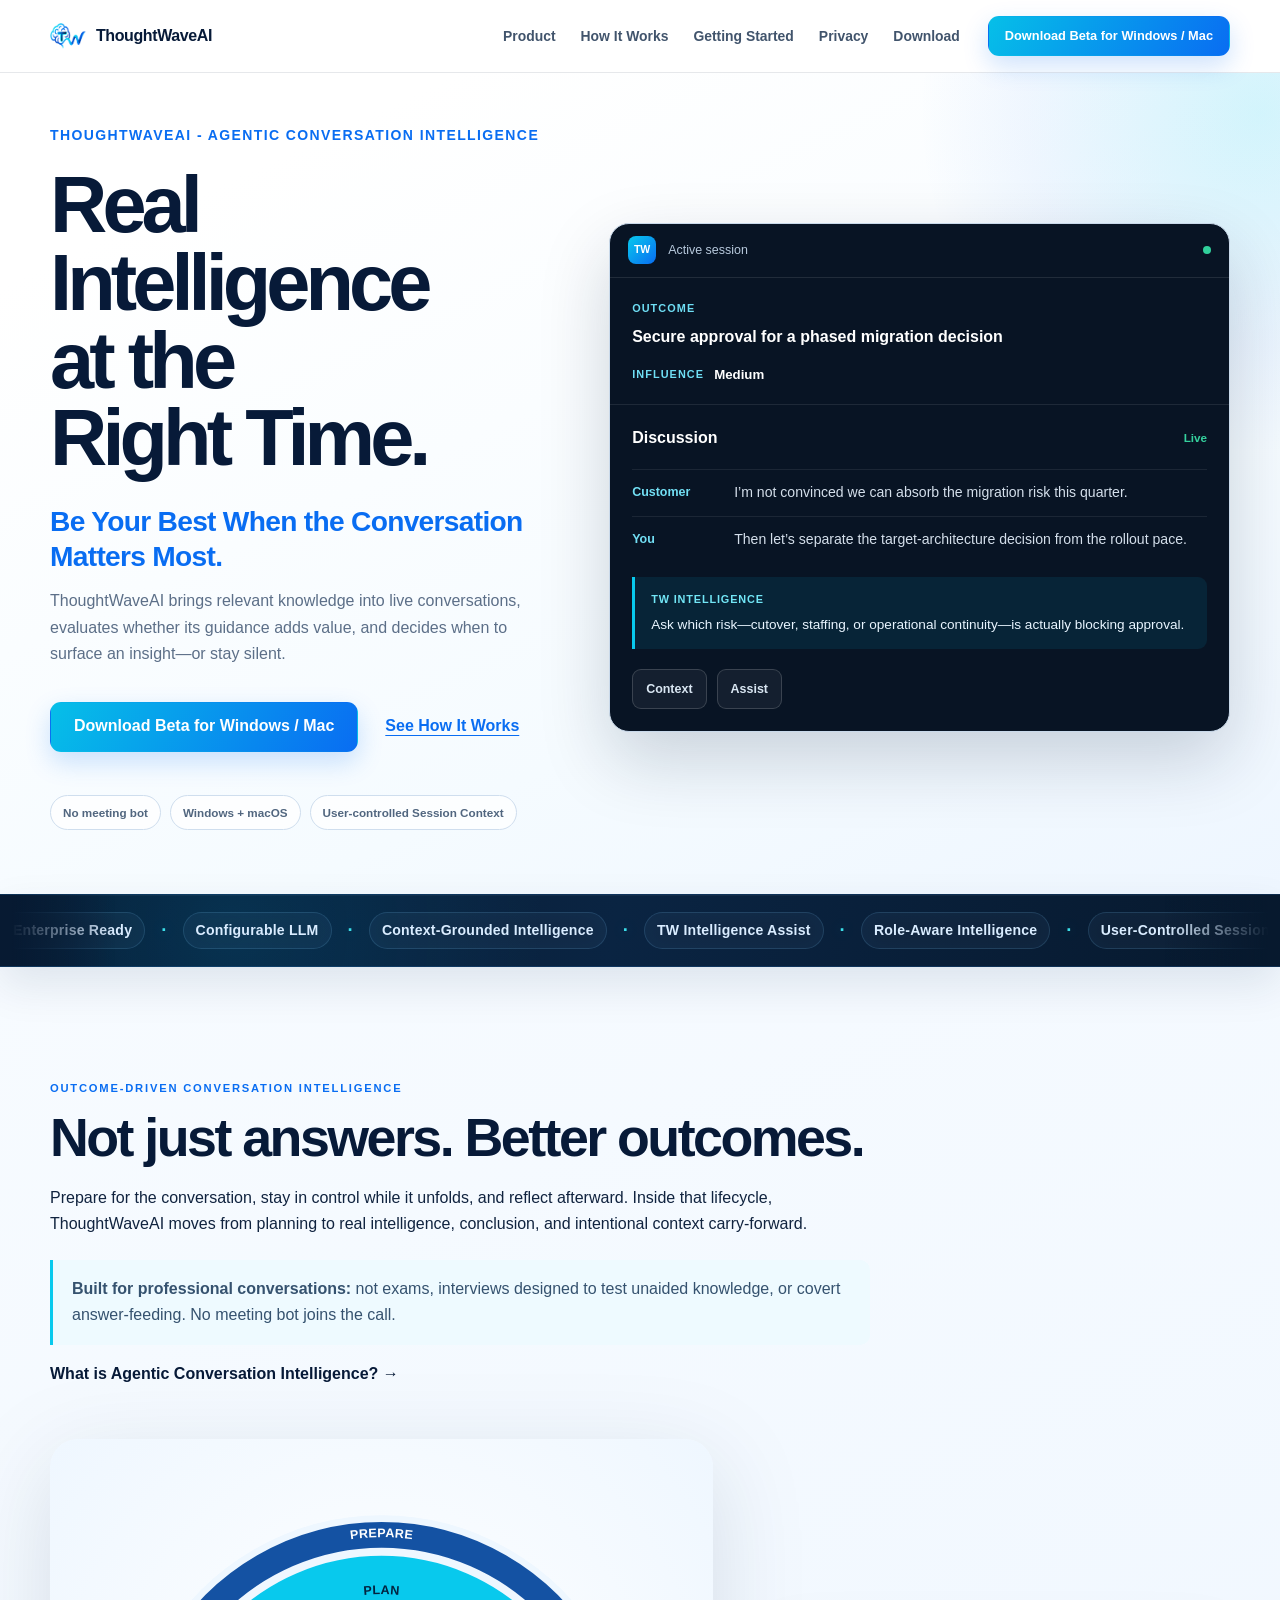
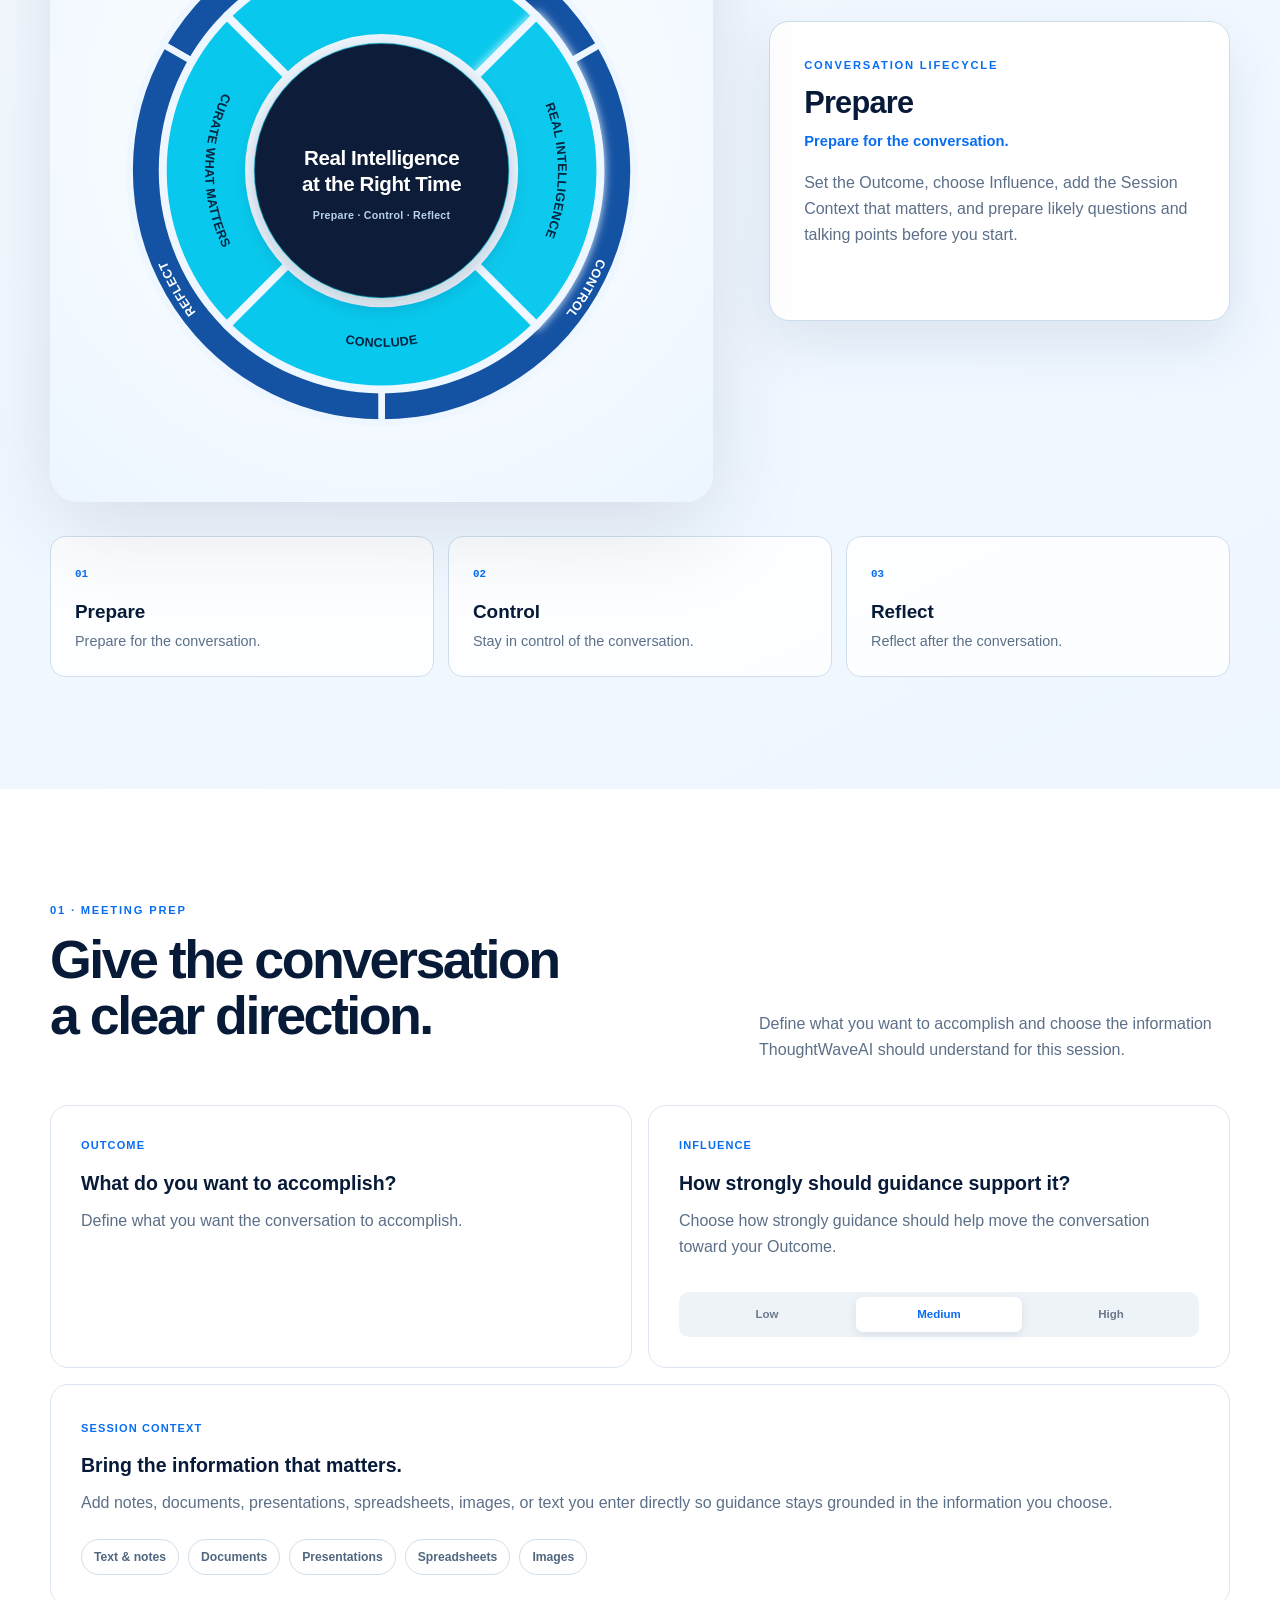
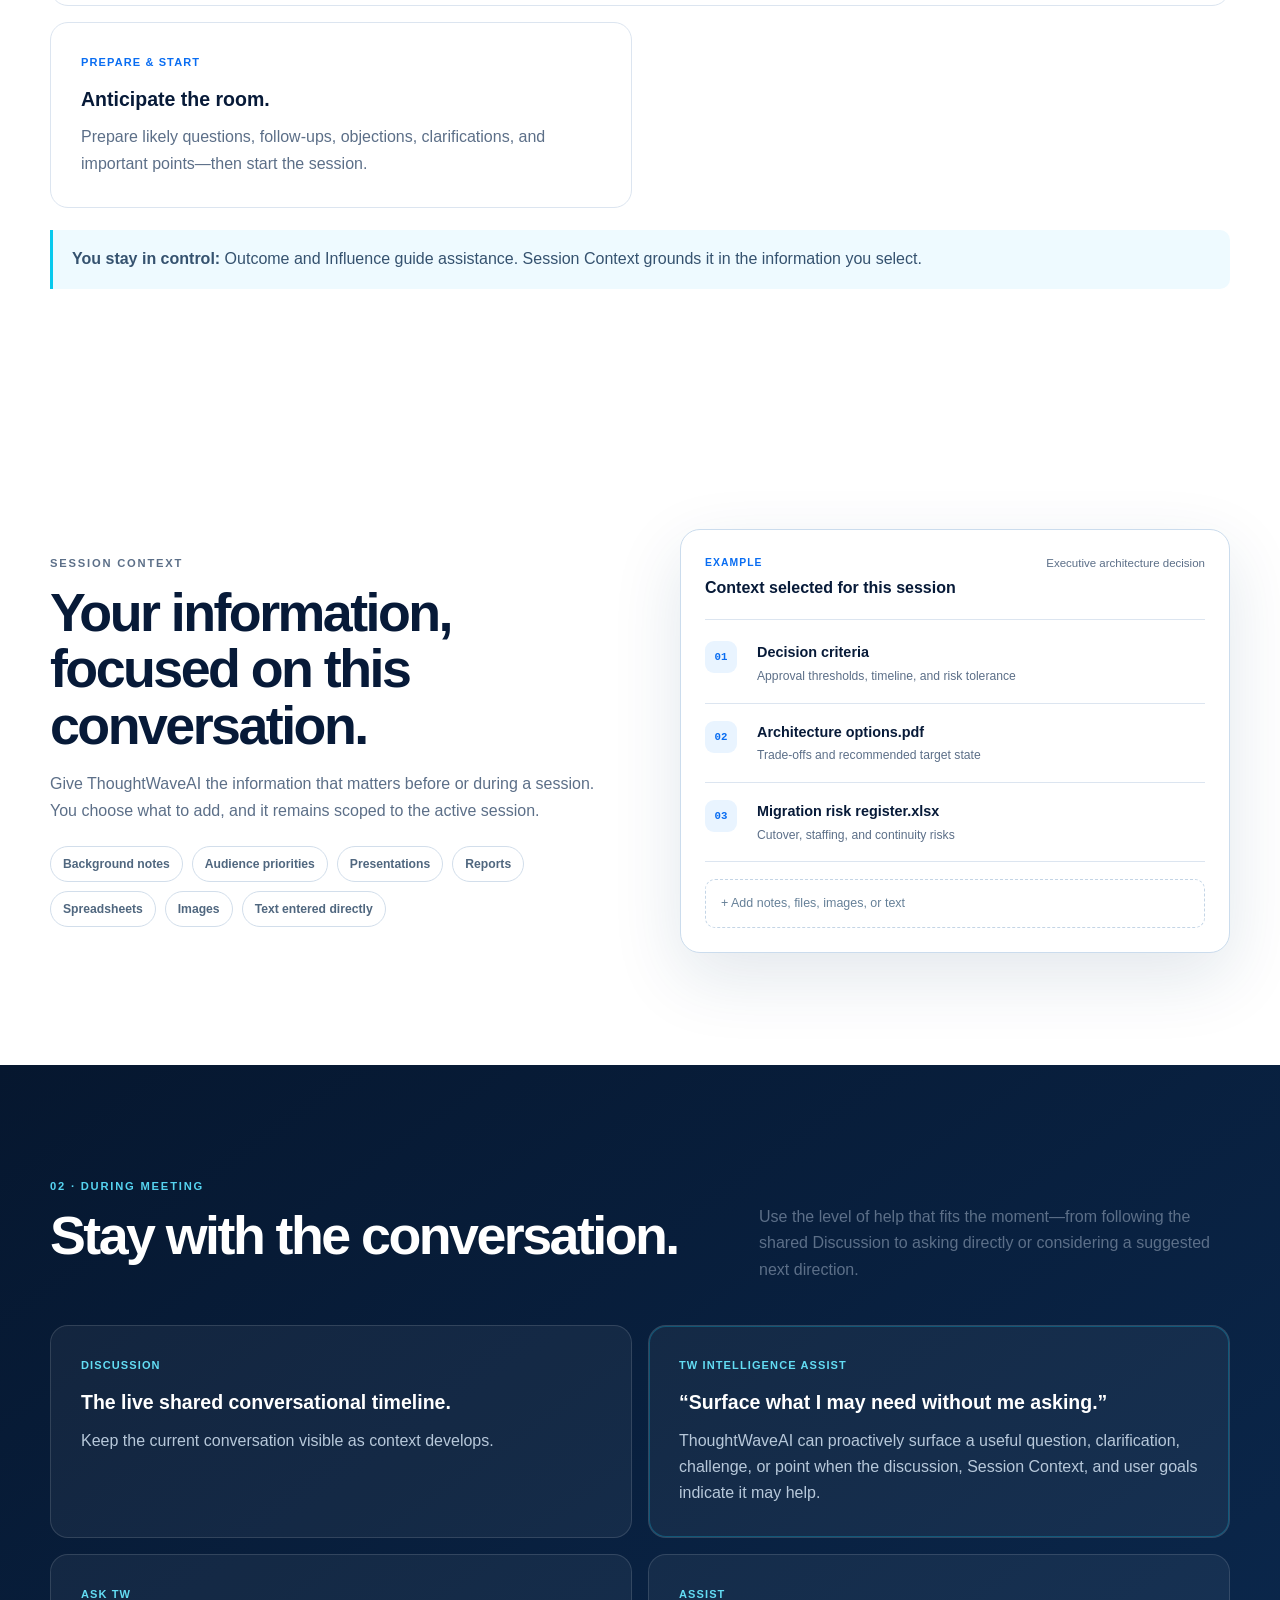
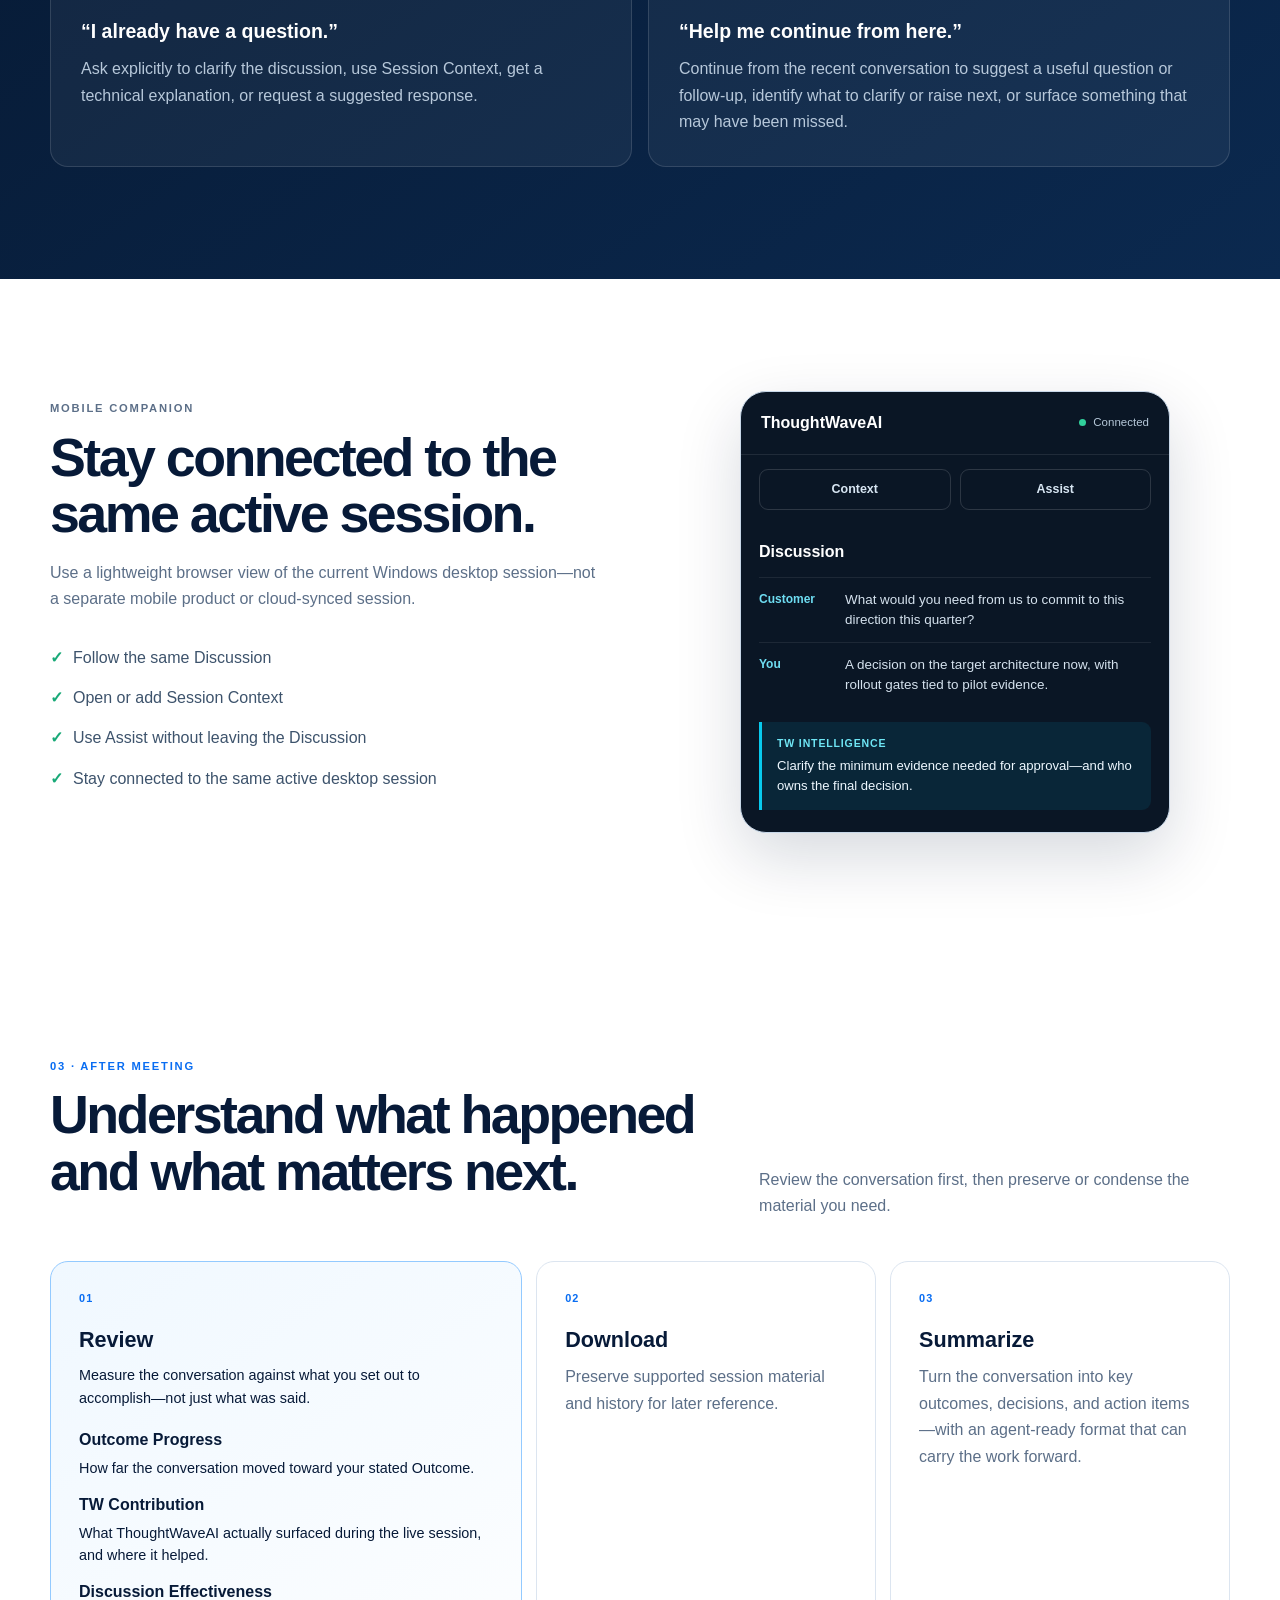
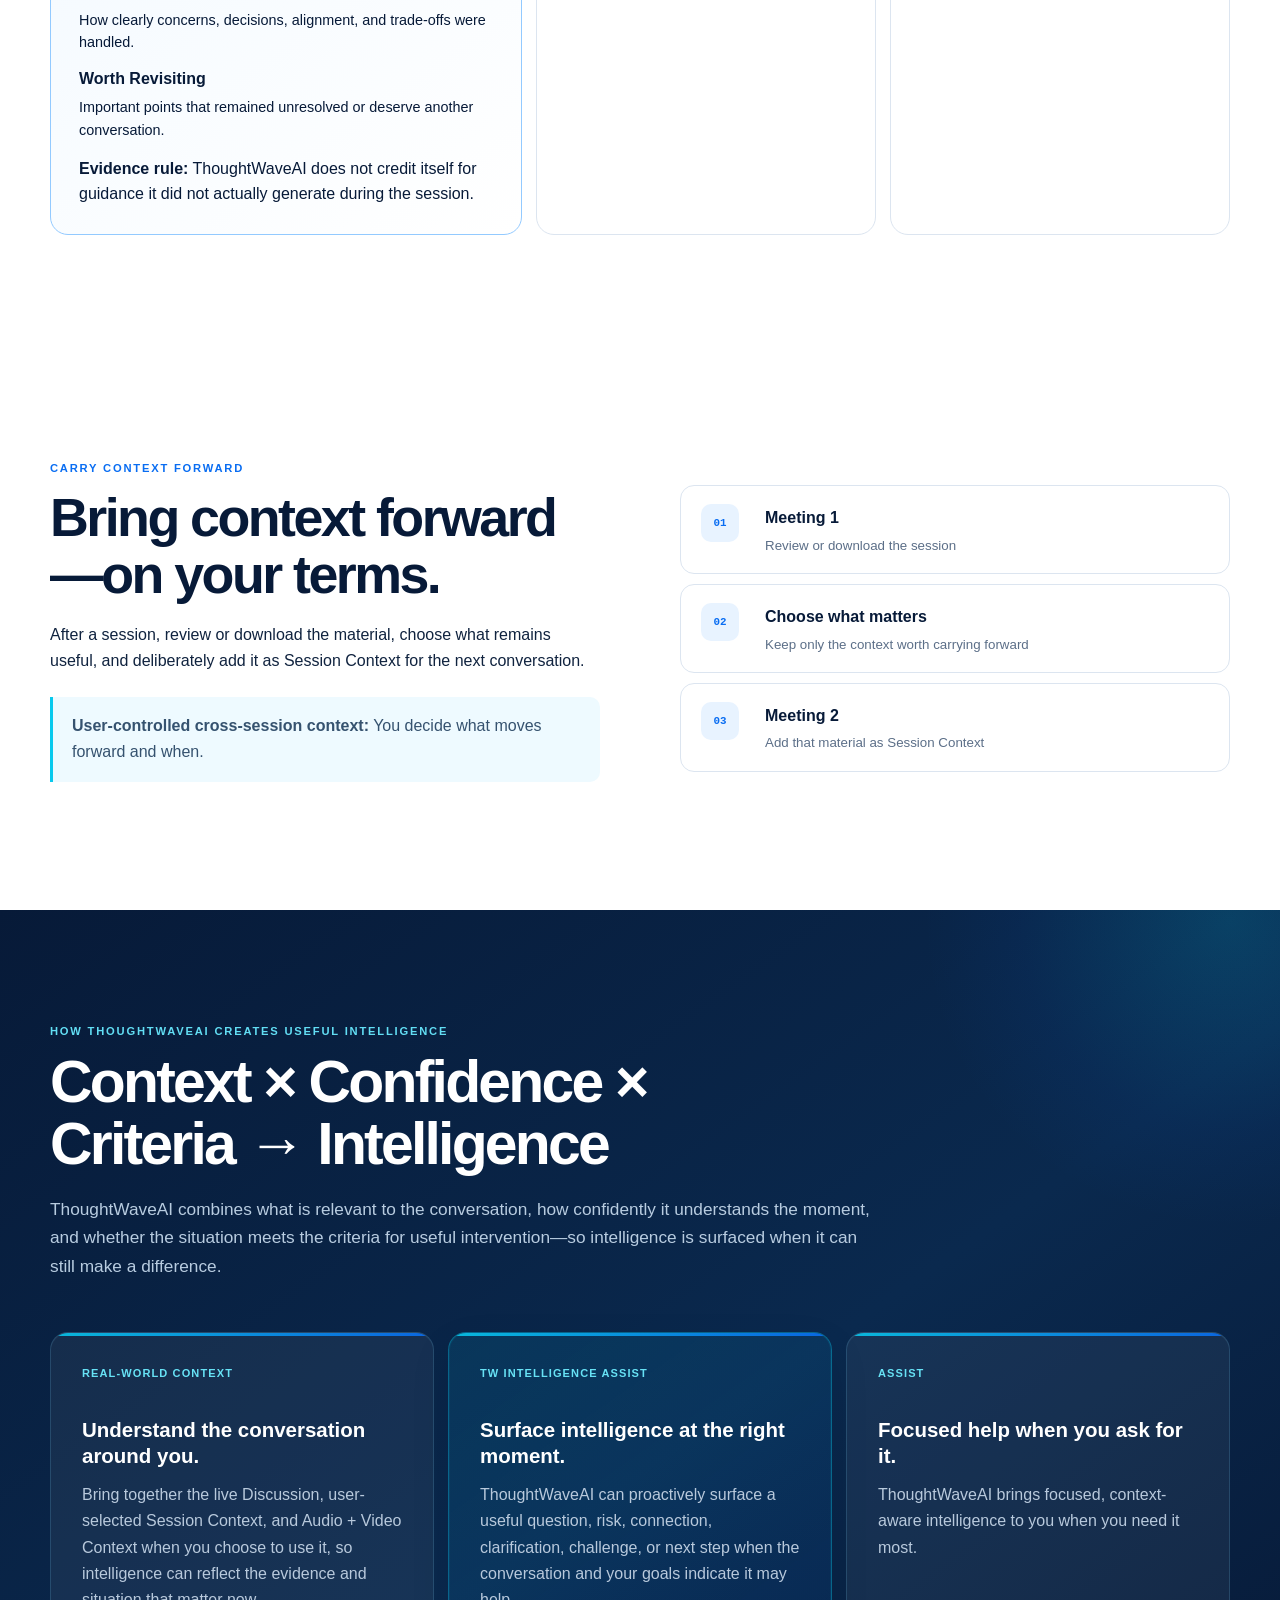
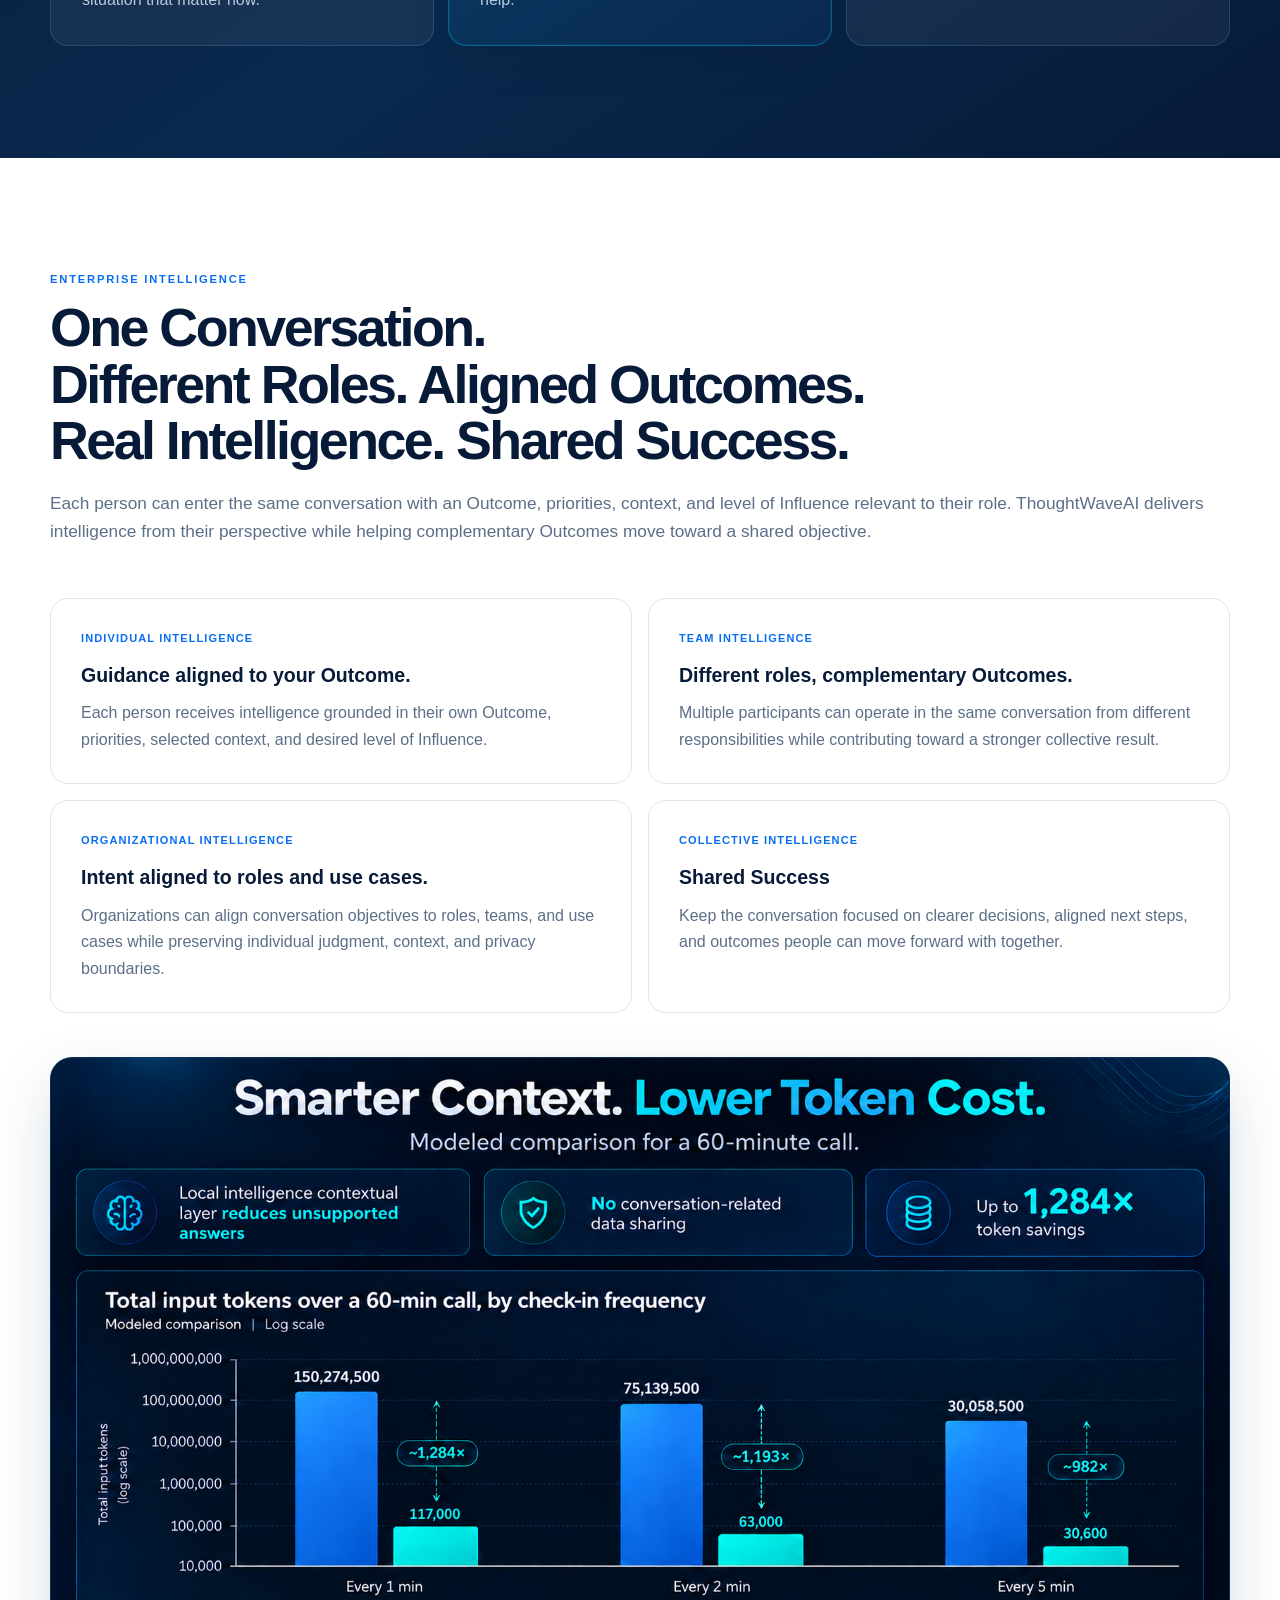
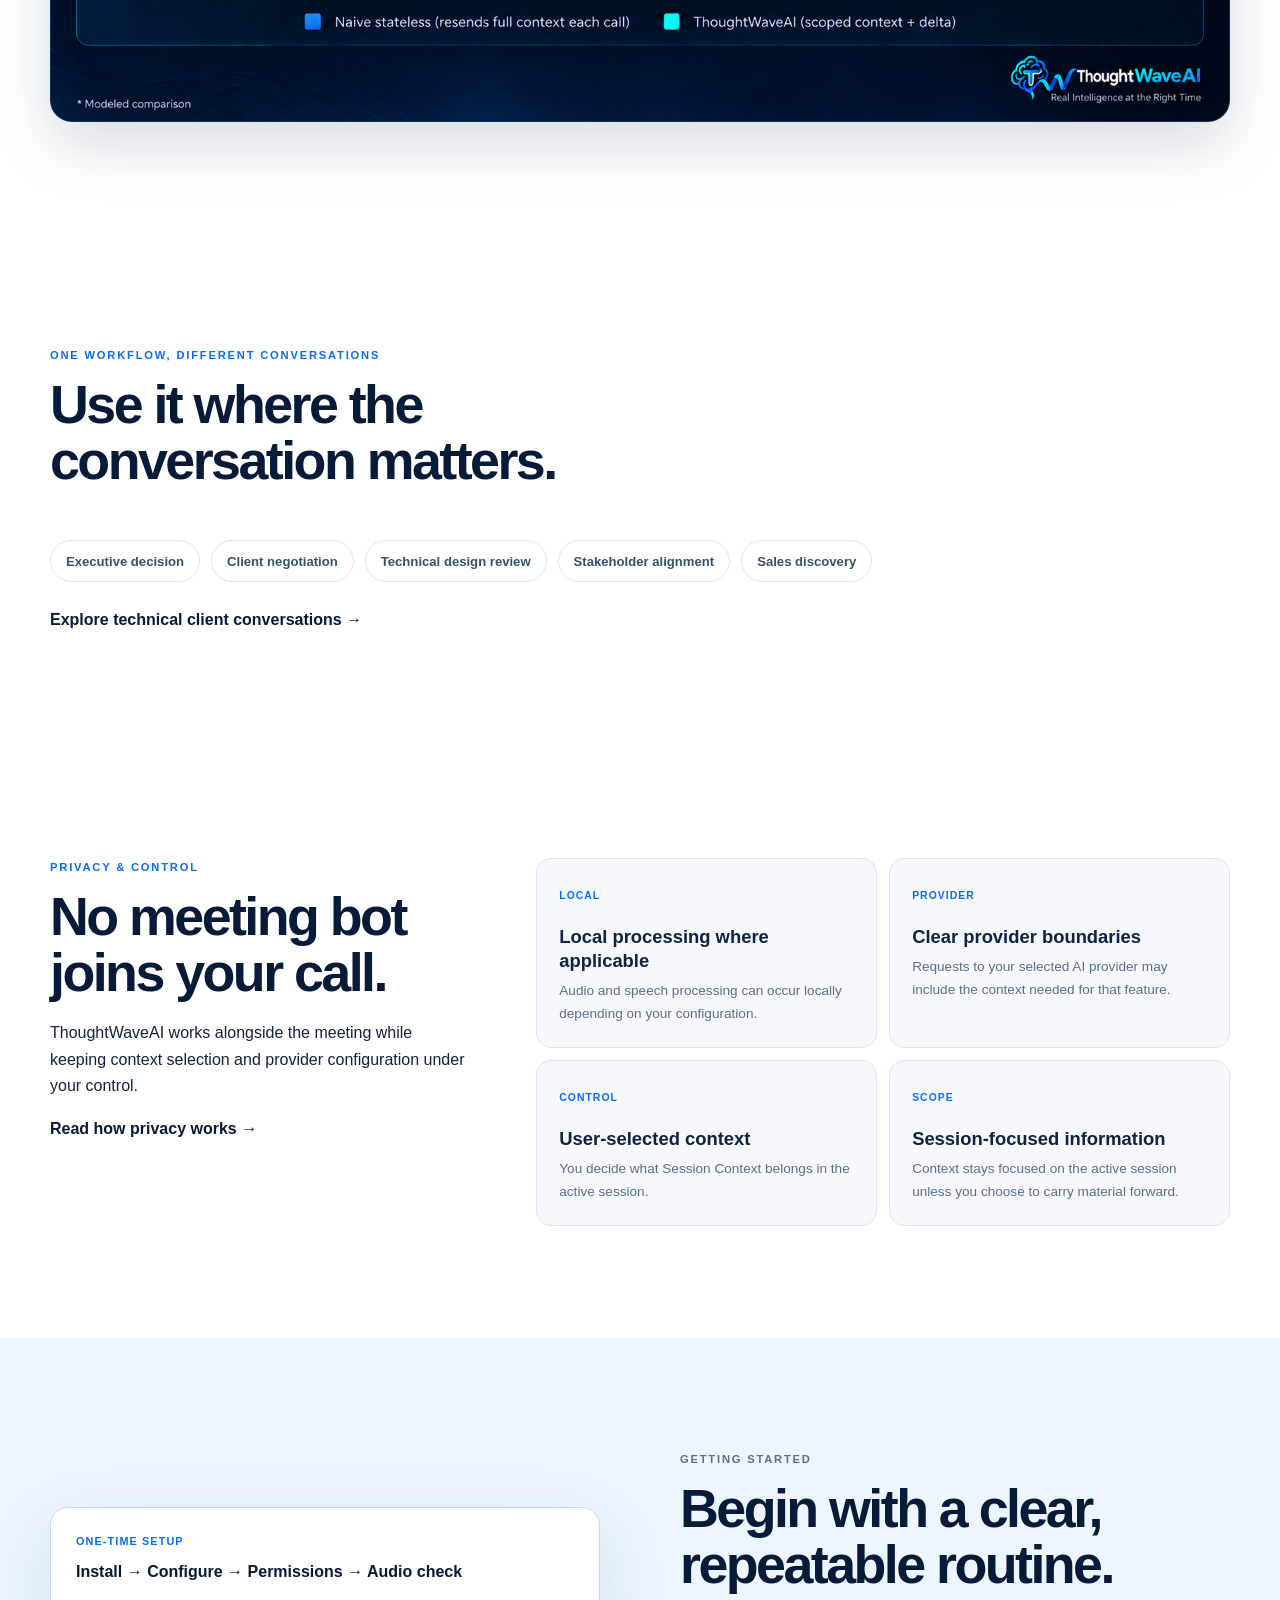
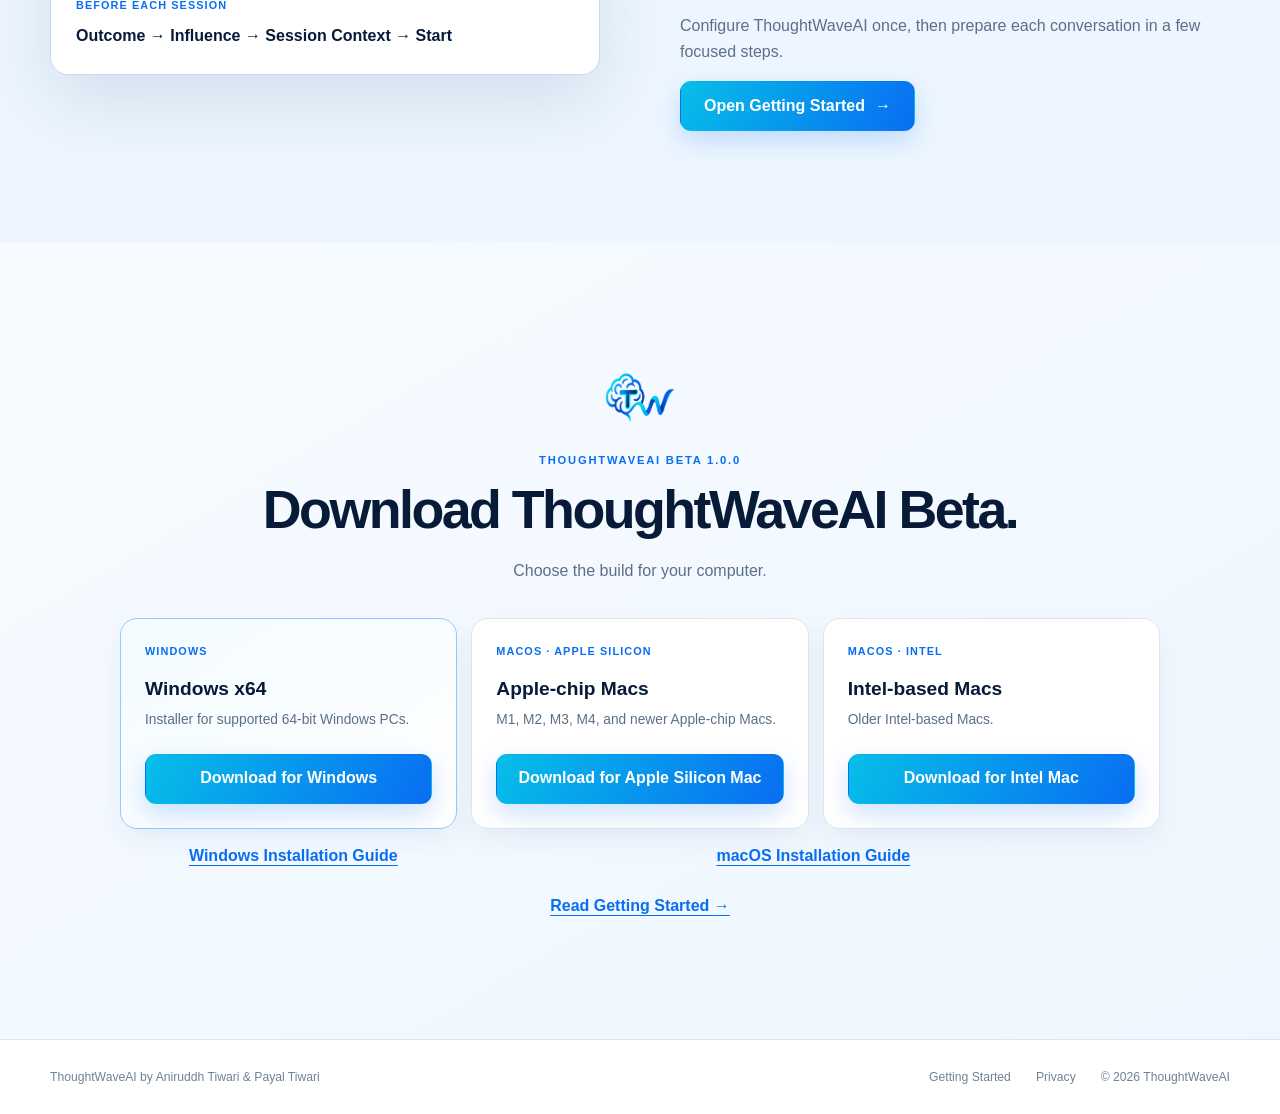
==== commit 02f48262: "Add agentic conversation intelligence and technical use case pages" ====
--- a/index.html
+++ b/index.html
@@ -91,6 +91,7 @@
         <h2>Not just answers. Better outcomes.</h2>
         <p>Prepare for the conversation, stay in control while it unfolds, and reflect afterward. Inside that lifecycle, ThoughtWaveAI moves from planning to real intelligence, conclusion, and intentional context carry-forward.</p>
         <p class="truth-note"><strong>Built for professional conversations:</strong> not exams, interviews designed to test unaided knowledge, or covert answer-feeding. No meeting bot joins the call.</p>
+        <a class="text-link" href="./agentic-conversation-intelligence/">What is Agentic Conversation Intelligence? <span aria-hidden="true">→</span></a>
       </div>
 
       <div class="lifecycle-ring-layout reveal" id="lifecycle-ring">
@@ -217,7 +218,7 @@
       </figure>
 
     </div></section>
-    <section class="section use-cases"><div class="container"><div class="section-heading reveal"><p class="kicker">One workflow, different conversations</p><h2>Use it where the conversation matters.</h2></div><div class="use-case-row reveal"><span>Executive decision</span><span>Client negotiation</span><span>Technical design review</span><span>Stakeholder alignment</span><span>Sales discovery</span></div></div></section>
+    <section class="section use-cases"><div class="container"><div class="section-heading reveal"><p class="kicker">One workflow, different conversations</p><h2>Use it where the conversation matters.</h2></div><div class="use-case-row reveal"><span>Executive decision</span><span>Client negotiation</span><span>Technical design review</span><span>Stakeholder alignment</span><span>Sales discovery</span></div><a class="text-link use-case-link reveal" href="./use-cases/technical-client-conversations/">Explore technical client conversations <span aria-hidden="true">→</span></a></div></section>
     <section class="section privacy-section" id="privacy"><div class="container privacy-inner reveal"><div><p class="kicker">Privacy &amp; control</p><h2>No meeting bot joins your call.</h2><p>ThoughtWaveAI works alongside the meeting while keeping context selection and provider configuration under your control.</p><a class="text-link" href="./privacy/">Read how privacy works <span aria-hidden="true">→</span></a></div><div class="privacy-grid"><article><span>Local</span><h3>Local processing where applicable</h3><p>Audio and speech processing can occur locally depending on your configuration.</p></article><article><span>Provider</span><h3>Clear provider boundaries</h3><p>Requests to your selected AI provider may include the context needed for that feature.</p></article><article><span>Control</span><h3>User-selected context</h3><p>You decide what Session Context belongs in the active session.</p></article><article><span>Scope</span><h3>Session-focused information</h3><p>Context stays focused on the active session unless you choose to carry material forward.</p></article></div></div></section>
     <section class="section getting-started-teaser"><div class="container split-layout"><div class="getting-started-steps reveal" role="img" aria-label="Getting Started has two parts: one-time setup, then preparation before each session"><span>One-time setup</span><strong>Install → Configure → Permissions → Audio check</strong><span>Before each session</span><strong>Outcome → Influence → Session Context → Start</strong></div><div class="reveal"><p class="kicker">Getting Started</p><h2>Begin with a clear, repeatable routine.</h2><p>Configure ThoughtWaveAI once, then prepare each conversation in a few focused steps.</p><a class="button" href="./getting-started/">Open Getting Started <span aria-hidden="true">→</span></a></div></div></section>
     <section class="section beta" id="download"><div class="container beta-inner download-section reveal">
--- a/styles.css
+++ b/styles.css
@@ -14,6 +14,11 @@
 .lifecycle-routine{display:grid;grid-template-columns:1fr 1.35fr 1fr;gap:10px;margin-top:35px}.lifecycle-routine article{display:grid;align-content:start;gap:10px;padding:18px;border:1px solid var(--line);border-radius:14px;background:#fff}.lifecycle-routine span{color:var(--blue);font-size:.66rem;font-weight:850;letter-spacing:.1em;text-transform:uppercase}.lifecycle-routine strong{color:var(--navy);font-size:.82rem;line-height:1.55}.default-grid strong{display:block;margin-top:4px;line-height:1.45}
 @media(max-width:980px){.default-grid{grid-template-columns:1fr 1fr}.lifecycle-routine{grid-template-columns:1fr}}
 @media(max-width:430px){.default-grid{grid-template-columns:1fr}.lifecycle-routine article{padding:16px}}
+
+/* Long-form product and use-case pages */
+.content-hero .container{max-width:980px}.content-hero h1{font-size:clamp(2.65rem,5.5vw,4.85rem)}.page-actions{display:flex;align-items:center;justify-content:center;gap:24px;flex-wrap:wrap;margin-top:32px}.content-grid{display:grid;grid-template-columns:repeat(2,1fr);gap:14px}.content-grid.three-up{grid-template-columns:repeat(3,1fr)}.content-card{padding:28px;border:1px solid var(--line);border-radius:17px;background:#fff;box-shadow:0 8px 30px rgba(19,55,97,.045)}.content-card>span,.scenario-list article>div>span{color:var(--blue);font-size:.66rem;font-weight:850;letter-spacing:.11em;text-transform:uppercase}.content-card h3{margin:18px 0 9px;color:var(--navy)}.content-card p{margin:0;color:var(--muted)}.content-card .text-link{display:inline-block;margin-top:18px}.content-routine article p{margin:0;color:var(--muted);font-size:.86rem}.dark-content-section{background:linear-gradient(145deg,#06172f,#0b294f);color:#fff}.dark-content-section h2,.dark-content-section h3{color:#fff}.dark-content-section .kicker{color:#56d4f1}.dark-content-section .guide-heading>p:last-child{color:#b8cce0}.dark-content-section .content-card{border-color:rgba(255,255,255,.14);background:rgba(255,255,255,.06);box-shadow:none}.dark-content-section .content-card>span{color:#56d4f1}.dark-content-section .content-card p{color:#c1d1e1}.audience-list{display:grid;grid-template-columns:repeat(2,1fr);gap:10px;list-style:none;padding:0;margin:0 0 28px}.audience-list li{padding:17px 20px;border:1px solid var(--line);border-radius:13px;background:var(--soft);color:#3d536c;font-weight:700}.audience-list li:before{content:"✓";margin-right:10px;color:var(--green);font-weight:900}.scope-note{margin:28px 0;padding:19px 22px;border-left:3px solid var(--cyan);border-radius:0 11px 11px 0;background:#eaf8ff;color:#294966}.faq-list{display:grid;grid-template-columns:repeat(2,1fr);gap:12px}.faq-list article{padding:25px;border:1px solid var(--line);border-radius:15px;background:#fff}.faq-list h3{margin-bottom:8px;color:var(--navy)}.faq-list p{margin:0;color:var(--muted)}.scenario-list{display:grid;gap:14px}.scenario-list article{padding:29px;border:1px solid var(--line);border-radius:17px;background:#fff}.scenario-list article>div{display:flex;align-items:baseline;gap:14px}.scenario-list article>div>span{flex:0 0 auto}.scenario-list h3{margin:0 0 16px;color:var(--navy);font-size:1.3rem}.scenario-list p{margin:9px 0 0;color:var(--muted)}.scenario-list strong{color:var(--text)}.content-cta h2{font-size:clamp(2.1rem,4.5vw,3.6rem)}.use-case-link{display:inline-block;margin-top:25px}
+@media(max-width:980px){.content-grid.three-up{grid-template-columns:1fr 1fr}}
+@media(max-width:760px){.content-grid,.content-grid.three-up,.faq-list,.audience-list{grid-template-columns:1fr}.content-card,.scenario-list article{padding:23px}.scenario-list article>div{display:block}.scenario-list article>div>span{display:block;margin-bottom:8px}.page-actions{gap:16px}.page-actions .text-link{width:100%}.content-page .guide-section{padding:76px 0}}
 
 
 /* ---------- R1 homepage layout and lifecycle refinements ---------- */
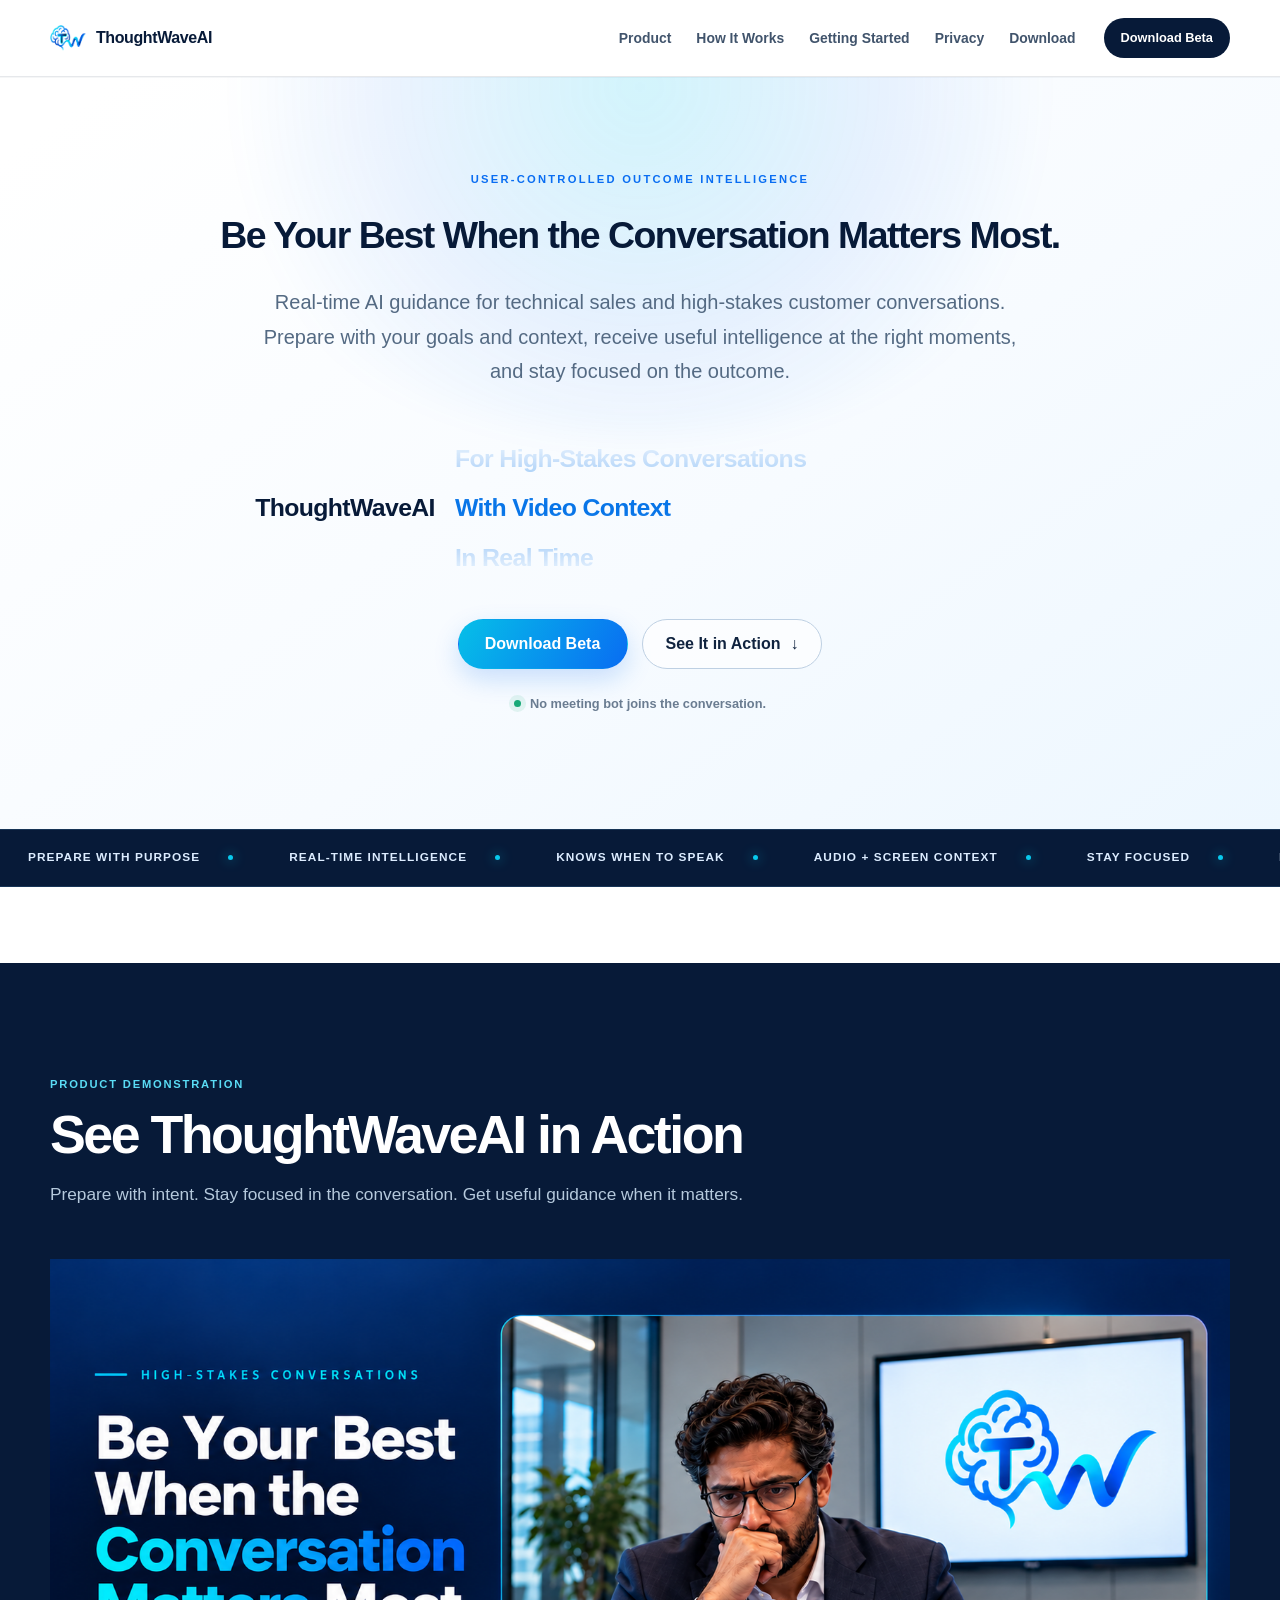
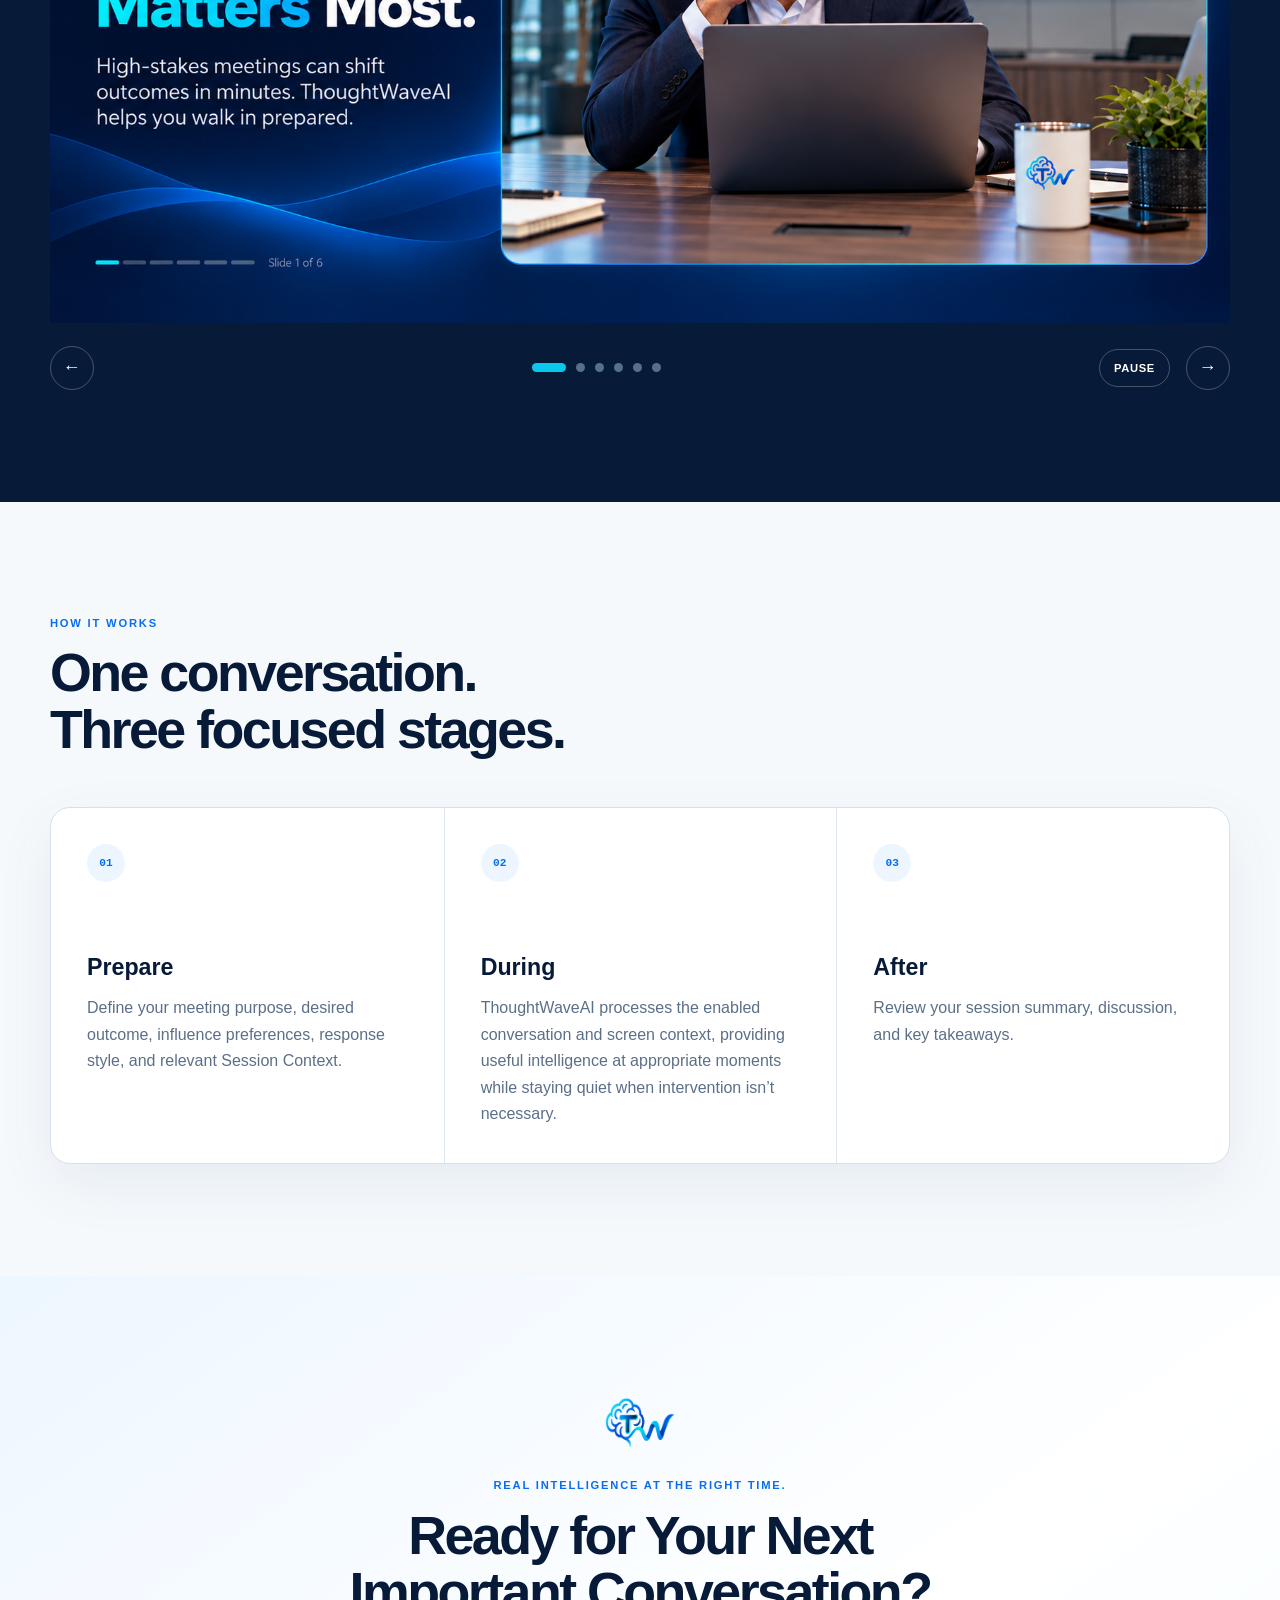
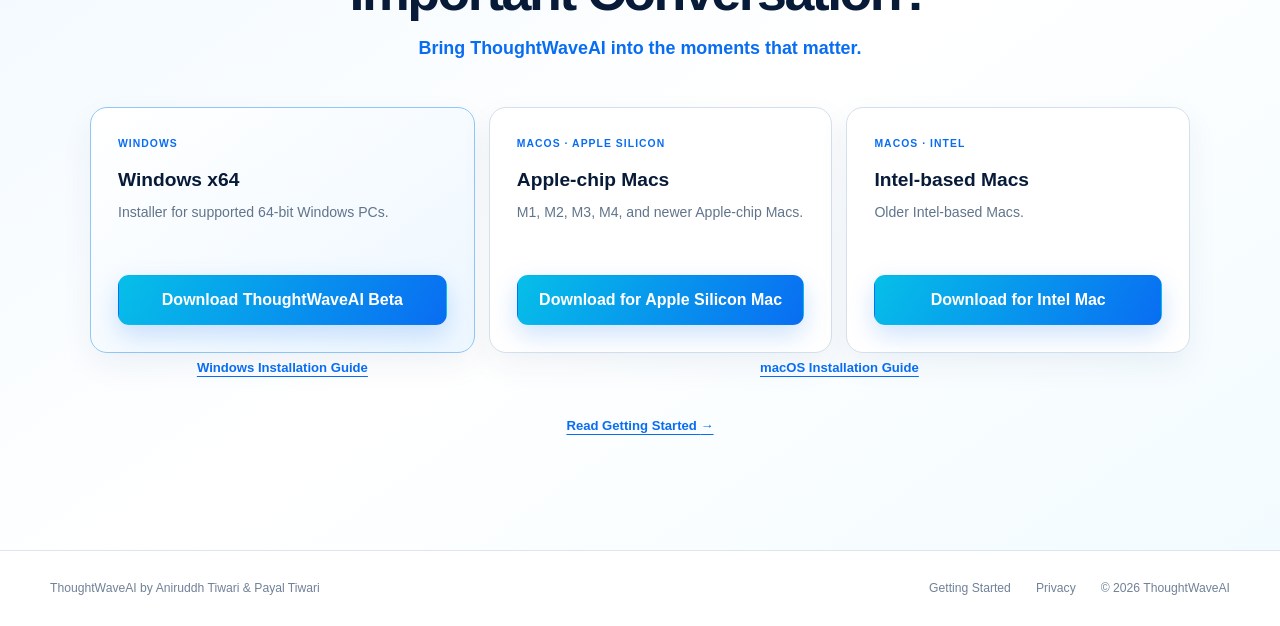
==== commit 1cd9dfa9: "feat(site): redesign homepage and add product demo carousel" ====
--- a/index.html
+++ b/index.html
@@ -16,247 +16,117 @@
     "url": "https://aniruddhtiwari.github.io/thoughtwaveai-site/",
     "description": "ThoughtWaveAI helps you prepare intentionally, surface relevant intelligence during conversations, and review what mattered afterward.",
     "applicationCategory": "BusinessApplication",
-    "operatingSystem": [
-      "Windows",
-      "macOS"
-    ],
-    "featureList": [
-      "Real-time conversational intelligence",
-      "User-controlled Session Context",
-      "Proactive contextual intelligence",
-      "Post-session review",
-      "No meeting bot required"
-    ]
+    "operatingSystem": ["Windows", "macOS"],
+    "featureList": ["Real-time conversational intelligence", "User-controlled Session Context", "Proactive contextual intelligence", "Post-session review", "No meeting bot required"]
   }
   </script>
 </head>
-<body>
+<body class="home-v3">
   <a class="skip-link" href="#main">Skip to content</a>
-  <header class="site-header"><div class="container nav-wrap"><a class="brand" href="#top" aria-label="ThoughtWaveAI home"><img src="./assets/branding/thoughtwaveai-Icon.png" alt="" width="42" height="42"><span>ThoughtWaveAI</span></a><button class="nav-toggle" type="button" aria-expanded="false" aria-controls="site-nav"><span class="sr-only">Toggle navigation</span><span></span><span></span></button><nav id="site-nav" class="site-nav" aria-label="Primary navigation"><a href="#meeting-prep">Product</a><a href="#product">How It Works</a><a href="./getting-started/">Getting Started</a><a href="./privacy/">Privacy</a><a href="#download">Download</a></nav><a class="button button-small nav-cta" href="#download">Download Beta for Windows / Mac</a></div></header>
+  <header class="site-header">
+    <div class="container nav-wrap">
+      <a class="brand" href="#top" aria-label="ThoughtWaveAI home"><img src="./assets/branding/thoughtwaveai-Icon.png" alt="" width="42" height="42"><span>ThoughtWaveAI</span></a>
+      <button class="nav-toggle" type="button" aria-expanded="false" aria-controls="site-nav"><span class="sr-only">Toggle navigation</span><span></span><span></span></button>
+      <nav id="site-nav" class="site-nav" aria-label="Primary navigation"><a href="#demo">Product</a><a href="#how-it-works">How It Works</a><a href="./getting-started/">Getting Started</a><a href="./privacy/">Privacy</a><a href="#download">Download</a></nav>
+      <a class="button button-small nav-cta" href="#download">Download Beta</a>
+    </div>
+  </header>
 
   <main id="main">
-    <section class="hero rc-hero" id="top"><div class="hero-orb" aria-hidden="true"></div><div class="container hero-grid">
-      <div class="hero-copy reveal"><p class="eyebrow">THOUGHTWAVEAI - AGENTIC CONVERSATION INTELLIGENCE</p><h1>Real Intelligence at the Right Time.</h1><p class="hero-lede">Be Your Best When the Conversation Matters Most.</p><p class="hero-detail">ThoughtWaveAI brings relevant knowledge into live conversations, evaluates whether its guidance adds value, and decides when to surface an insight—or stay silent.</p><div class="hero-actions"><a class="button" href="#download">Download Beta for Windows / Mac</a><a class="text-link" href="#product">See How It Works</a></div><ul class="signal-list" aria-label="Product highlights"><li>No meeting bot</li><li>Windows + macOS</li><li>User-controlled Session Context</li></ul></div>
-      <div class="rc-product-view reveal" role="img" aria-label="ThoughtWaveAI active session showing an outcome, influence level, live discussion, and Context and Assist actions"><div class="rc-topbar"><span class="brand-dot">TW</span><span>Active session</span><i></i></div><div class="rc-prep"><span>Outcome</span><strong>Secure approval for a phased migration decision</strong><div><small>Influence</small><b>Medium</b></div></div><div class="rc-discussion"><div class="rc-panel-head"><strong>Discussion</strong><span>Live</span></div><p><b>Customer</b><span>I’m not convinced we can absorb the migration risk this quarter.</span></p><p><b>You</b><span>Then let’s separate the target-architecture decision from the rollout pace.</span></p><div class="rc-intel"><span>TW Intelligence</span><p>Ask which risk—cutover, staffing, or operational continuity—is actually blocking approval.</p></div></div><div class="rc-actions"><span>Context</span><span>Assist</span></div></div>
-    </div></section>
-<section class="enterprise-ticker" aria-label="ThoughtWaveAI enterprise capabilities">
-      <div class="enterprise-ticker-viewport">
-        <div class="enterprise-ticker-track">
-          <div class="enterprise-ticker-group">
-            <span>Enterprise Ready</span><i aria-hidden="true">·</i>
-            <span>Configurable LLM</span><i aria-hidden="true">·</i>
-            <span>Context-Grounded Intelligence</span><i aria-hidden="true">·</i>
-            <span>TW Intelligence Assist</span><i aria-hidden="true">·</i>
-            <span>Role-Aware Intelligence</span><i aria-hidden="true">·</i>
-            <span>User-Controlled Session Context</span><i aria-hidden="true">·</i>
-            <span>No Meeting Bot</span><i aria-hidden="true">·</i>
-            <span>Local Speech Processing</span><i aria-hidden="true">·</i>
-            <span>Tight Privacy Controls</span><i aria-hidden="true">·</i>
-            <strong>Up to <b>1,284×</b> Lower Token Usage</strong><i aria-hidden="true">·</i><span>Audio + Video Context</span><i aria-hidden="true">·</i>
+    <section class="v3-hero" id="top">
+      <div class="v3-hero-glow" aria-hidden="true"></div>
+      <div class="container v3-hero-inner">
+        <p class="eyebrow reveal">USER-CONTROLLED OUTCOME INTELLIGENCE</p>
+        <h1 class="reveal">Be Your Best When the Conversation Matters Most.</h1>
+        <p class="v3-hero-copy reveal">Real-time AI guidance for technical sales and high-stakes customer conversations. Prepare with your goals and context, receive useful intelligence at the right moments, and stay focused on the outcome.</p>
+        <div class="v3-product-line reveal" data-capability-wheel aria-label="ThoughtWaveAI: With Video Context. In Real Time. Knows When to Speak. For High-Stakes Conversations.">
+          <strong>ThoughtWaveAI</strong>
+          <span class="v3-wheel-stage" aria-hidden="true">
+          <span class="v3-wheel-track">
+              <span>With Video Context</span>
+              <span>In Real Time</span>
+              <span>Knows When to Speak</span>
+              <span>For High-Stakes Conversations</span>
+              <span>With Video Context</span>
+              <span>In Real Time</span>
+              <span>Knows When to Speak</span>
+              <span>For High-Stakes Conversations</span>
+              <span>With Video Context</span>
+              <span>In Real Time</span>
+              <span>Knows When to Speak</span>
+              <span>For High-Stakes Conversations</span>
+          </span>
+        </span>
+        </div>
+        <div class="v3-hero-actions reveal"><a class="button" href="#download">Download Beta</a><a class="v3-button-secondary" href="#demo">See It in Action <span aria-hidden="true">↓</span></a></div>
+        <p class="v3-hero-note reveal"><span aria-hidden="true"></span>No meeting bot joins the conversation.</p>
+      </div>
+    </section>
+
+    <section class="v3-ticker" aria-label="ThoughtWaveAI benefits">
+      <div class="v3-ticker-viewport"><div class="v3-ticker-track">
+        <div class="v3-ticker-group"><span>Prepare with Purpose</span><span>Real-Time Intelligence</span><span>Knows When to Speak</span><span>Audio + Screen Context</span><span>Stay Focused</span><span>Influence the Outcome</span><span>No Meeting Bot</span></div>
+        <div class="v3-ticker-group" aria-hidden="true"><span>Prepare with Purpose</span><span>Real-Time Intelligence</span><span>Knows When to Speak</span><span>Audio + Screen Context</span><span>Stay Focused</span><span>Influence the Outcome</span><span>No Meeting Bot</span></div>
+      </div></div>
+    </section>
+
+    <section class="section v3-demo" id="demo">
+      <div class="container">
+        <div class="v3-section-heading reveal"><p class="kicker">Product demonstration</p><h2>See ThoughtWaveAI in Action</h2><p>Prepare with intent. Stay focused in the conversation. Get useful guidance when it matters.</p></div>
+        <!-- The carousel can be replaced or supplemented with the approved demo video when that asset is available. -->
+        <div class="v3-carousel reveal" data-carousel tabindex="0" role="region" aria-roledescription="carousel" aria-label="ThoughtWaveAI product walkthrough">
+          <div class="v3-carousel-viewport">
+            <figure class="v3-carousel-slide is-active" data-carousel-slide aria-hidden="false"><img src="./assets/screenshots/Demo/Scenes/Slides/ChatGPT%20Image%20Oct%2015,%202026,%2001_06_41%20PM-1.png" width="1672" height="941" alt="High-stakes conversations: Be Your Best When the Conversation Matters Most" decoding="async" fetchpriority="high"></figure>
+            <figure class="v3-carousel-slide" data-carousel-slide aria-hidden="true"><img src="./assets/screenshots/Demo/Scenes/Slides/ChatGPT%20Image%20Oct%2015,%202026,%2001_06_42%20PM-2.png" width="1672" height="941" alt="Start with the meeting you already have" loading="lazy" decoding="async"></figure>
+            <figure class="v3-carousel-slide" data-carousel-slide aria-hidden="true"><img src="./assets/screenshots/Demo/Scenes/Slides/ChatGPT%20Image%20Oct%2015,%202026,%2001_06_44%20PM-3.png" width="1672" height="941" alt="Set the outcome before the conversation starts" loading="lazy" decoding="async"></figure>
+            <figure class="v3-carousel-slide" data-carousel-slide aria-hidden="true"><img src="./assets/screenshots/Demo/Scenes/Slides/ChatGPT%20Image%20Oct%2015,%202026,%2001_06_47%20PM-4.png" width="1672" height="941" alt="ThoughtWaveAI listens and stays quiet" loading="lazy" decoding="async"></figure>
+            <figure class="v3-carousel-slide" data-carousel-slide aria-hidden="true"><img src="./assets/screenshots/Demo/Scenes/Slides/ChatGPT%20Image%20Oct%2015,%202026,%2001_06_50%20PM-5.png" width="1672" height="941" alt="Connect what is said to what is on screen" loading="lazy" decoding="async"></figure>
+            <figure class="v3-carousel-slide" data-carousel-slide aria-hidden="true"><img src="./assets/screenshots/Demo/Scenes/Slides/ChatGPT%20Image%20Oct%2015,%202026,%2001_06_51%20PM-6.png" width="1672" height="941" alt="Guide the next best move" loading="lazy" decoding="async"></figure>
           </div>
-          <div class="enterprise-ticker-group" aria-hidden="true">
-            <span>Enterprise Ready</span><i>·</i>
-            <span>Configurable LLM</span><i>·</i>
-            <span>Context-Grounded Intelligence</span><i>·</i>
-            <span>TW Intelligence Assist</span><i>·</i>
-            <span>Role-Aware Intelligence</span><i>·</i>
-            <span>User-Controlled Session Context</span><i>·</i>
-            <span>No Meeting Bot</span><i>·</i>
-            <span>Local Speech Processing</span><i>·</i>
-            <span>Tight Privacy Controls</span><i>·</i>
-            <strong>Up to <b>1,284×</b> Lower Token Usage</strong><i aria-hidden="true">·</i><span>Audio + Video Context</span><i>·</i>
+          <div class="v3-carousel-controls">
+            <button class="v3-carousel-arrow" type="button" data-carousel-previous aria-label="Show previous slide"><span aria-hidden="true">←</span></button>
+            <div class="v3-carousel-dots" role="group" aria-label="Choose a product walkthrough slide">
+              <button type="button" data-carousel-dot="0" aria-label="Show slide 1 of 6: Be Your Best" aria-current="true"></button>
+              <button type="button" data-carousel-dot="1" aria-label="Show slide 2 of 6: Start with your meeting"></button>
+              <button type="button" data-carousel-dot="2" aria-label="Show slide 3 of 6: Set the outcome"></button>
+              <button type="button" data-carousel-dot="3" aria-label="Show slide 4 of 6: Listens and stays quiet"></button>
+              <button type="button" data-carousel-dot="4" aria-label="Show slide 5 of 6: Audio and screen context"></button>
+              <button type="button" data-carousel-dot="5" aria-label="Show slide 6 of 6: Guide the next best move"></button>
+            </div>
+            <button class="v3-carousel-toggle" type="button" data-carousel-toggle aria-label="Pause carousel"><span aria-hidden="true">Pause</span></button>
+            <button class="v3-carousel-arrow" type="button" data-carousel-next aria-label="Show next slide"><span aria-hidden="true">→</span></button>
           </div>
-          <div class="enterprise-ticker-group" aria-hidden="true">
-            <span>Enterprise Ready</span><i>·</i>
-            <span>Configurable LLM</span><i>·</i>
-            <span>Context-Grounded Intelligence</span><i>·</i>
-            <span>TW Intelligence Assist</span><i>·</i>
-            <span>Role-Aware Intelligence</span><i>·</i>
-            <span>User-Controlled Session Context</span><i>·</i>
-            <span>No Meeting Bot</span><i>·</i>
-            <span>Local Speech Processing</span><i>·</i>
-            <span>Tight Privacy Controls</span><i>·</i>
-            <strong>Up to <b>1,284×</b> Lower Token Usage</strong><i aria-hidden="true">·</i><span>Audio + Video Context</span><i>·</i>
-          </div>
+          <p class="sr-only" data-carousel-status aria-live="polite">Slide 1 of 6</p>
         </div>
       </div>
     </section>
 
+    <section class="section v3-how" id="how-it-works">
+      <div class="container">
+        <div class="v3-section-heading reveal"><p class="kicker">How it works</p><h2>One conversation. Three focused stages.</h2></div>
+        <div class="v3-stage-grid reveal">
+          <article><span>01</span><h3>Prepare</h3><p>Define your meeting purpose, desired outcome, influence preferences, response style, and relevant Session Context.</p></article>
+          <article><span>02</span><h3>During</h3><p>ThoughtWaveAI processes the enabled conversation and screen context, providing useful intelligence at appropriate moments while staying quiet when intervention isn’t necessary.</p></article>
+          <article><span>03</span><h3>After</h3><p>Review your session summary, discussion, and key takeaways.</p></article>
+        </div>
+      </div>
+    </section>
 
-
-
-    <section class="section lifecycle-intro" id="product"><div class="container">
-      <div class="section-heading reveal">
-        <p class="kicker">Outcome-driven conversation intelligence</p>
-        <h2>Not just answers. Better outcomes.</h2>
-        <p>Prepare for the conversation, stay in control while it unfolds, and reflect afterward. Inside that lifecycle, ThoughtWaveAI moves from planning to real intelligence, conclusion, and intentional context carry-forward.</p>
-        <p class="truth-note"><strong>Built for professional conversations:</strong> not exams, interviews designed to test unaided knowledge, or covert answer-feeding. No meeting bot joins the call.</p>
-        <a class="text-link" href="./agentic-conversation-intelligence/">What is Agentic Conversation Intelligence? <span aria-hidden="true">→</span></a>
+    <section class="section v3-final-cta" id="download">
+      <div class="container v3-download-inner reveal">
+        <img src="./assets/branding/thoughtwaveai-Icon.png" alt="ThoughtWaveAI emblem" width="76" height="76" loading="lazy">
+        <p class="kicker">Real Intelligence at the Right Time.</p><h2>Ready for Your Next Important Conversation?</h2><p class="v3-tagline">Bring ThoughtWaveAI into the moments that matter.</p>
+        <div class="download-options" aria-label="ThoughtWaveAI downloads">
+          <article class="download-option download-option-primary"><span class="download-platform">Windows</span><h3>Windows x64</h3><p>Installer for supported 64-bit Windows PCs.</p><a class="button" href="https://thoughtwaveai-feedback-worker.thoughtwaveai-feedback.workers.dev/download?target=windows_x64" aria-label="Download ThoughtWaveAI Beta for Windows x64">Download ThoughtWaveAI Beta</a></article>
+          <article class="download-option"><span class="download-platform">macOS · Apple Silicon</span><h3>Apple-chip Macs</h3><p>M1, M2, M3, M4, and newer Apple-chip Macs.</p><a class="button button-secondary" href="https://thoughtwaveai-feedback-worker.thoughtwaveai-feedback.workers.dev/download?target=macos_arm64" aria-label="Download ThoughtWaveAI Beta for Mac with Apple Silicon">Download for Apple Silicon Mac</a></article>
+          <article class="download-option"><span class="download-platform">macOS · Intel</span><h3>Intel-based Macs</h3><p>Older Intel-based Macs.</p><a class="button button-secondary" href="https://thoughtwaveai-feedback-worker.thoughtwaveai-feedback.workers.dev/download?target=macos_x64" aria-label="Download ThoughtWaveAI Beta for Mac with an Intel processor">Download for Intel Mac</a></article>
+        </div>
+        <div class="download-guide-links" aria-label="ThoughtWaveAI installation guides"><div class="download-guide-windows"><a class="text-link download-help-link" href="./assets/guides/ThoughtWaveAI_Installation_Guide%20Windows.pdf" target="_blank" rel="noopener noreferrer" aria-label="Open ThoughtWaveAI Windows Installation Guide PDF">Windows Installation Guide</a></div><div class="download-guide-macos"><a class="text-link download-help-link" href="./assets/guides/ThoughtWaveAI_Installation_Guide%20Mac.pdf" target="_blank" rel="noopener noreferrer" aria-label="Open ThoughtWaveAI macOS Installation Guide PDF">macOS Installation Guide</a></div></div>
+        <a class="text-link download-help-link" href="./getting-started/">Read Getting Started <span aria-hidden="true">→</span></a>
       </div>
-
-      <div class="lifecycle-ring-layout reveal" id="lifecycle-ring">
-        <div class="lifecycle-ring-holder">
-          <svg viewBox="0 0 1000 1000" xmlns="http://www.w3.org/2000/svg" role="img" aria-label="ThoughtWaveAI conversation lifecycle: Prepare, Control, Reflect">
-            <defs>
-              <radialGradient id="twRingBg" cx="50%" cy="42%" r="72%"><stop offset="0%" stop-color="#ffffff"/><stop offset="100%" stop-color="#edf6ff"/></radialGradient>
-              <filter id="twRingGlow" x="-60%" y="-60%" width="220%" height="220%"><feGaussianBlur stdDeviation="7" result="blur"/><feMerge><feMergeNode in="blur"/><feMergeNode in="SourceGraphic"/></feMerge></filter>
-              <filter id="twRingHubShadow" x="-30%" y="-30%" width="160%" height="160%"><feDropShadow dx="0" dy="10" stdDeviation="16" flood-color="#071a38" flood-opacity=".22"/></filter>
-            </defs>
-            <rect x="0" y="0" width="1000" height="1000" rx="42" fill="url(#twRingBg)"/>
-
-            <path id="tw-label-plan" d="M 311.91,311.91 A 266,266 0 0 1 688.09,311.91" fill="none"/>
-            <path id="tw-label-ri" d="M 688.09,311.91 A 266,266 0 0 1 688.09,688.09" fill="none"/>
-            <path id="tw-label-conclude" d="M 311.91,688.09 A 266,266 0 0 0 688.09,688.09" fill="none"/>
-            <path id="tw-label-curate" d="M 311.91,311.91 A 266,266 0 0 0 311.91,688.09" fill="none"/>
-
-            <path id="tw-label-prepare" d="M 195.16,324.00 A 352,352 0 0 1 804.84,324.00" fill="none"/>
-            <path id="tw-label-control" d="M 804.84,324.00 A 352,352 0 0 1 500.00,852.00" fill="none"/>
-            <path id="tw-label-reflect" d="M 500.00,852.00 A 352,352 0 0 1 195.16,324.00" fill="none"/>
-
-            <g class="tw-ring-segment tw-ring-outer" data-key="prepare" tabindex="0" role="button" aria-label="Prepare">
-              <path class="tw-ring-shape" d="M 170.91,310.00 A 380,380 0 0 1 829.09,310.00 L 780.59,338.00 A 324,324 0 0 0 219.41,338.00 Z" fill="#1452a3" stroke="#eef7ff" stroke-width="10"/>
-              <path class="tw-ring-outline" d="M 170.91,310.00 A 380,380 0 0 1 829.09,310.00 L 780.59,338.00 A 324,324 0 0 0 219.41,338.00 Z"/>
-              <text class="tw-ring-outer-label"><textPath href="#tw-label-prepare" startOffset="50%" text-anchor="middle">PREPARE</textPath></text>
-            </g>
-
-            <g class="tw-ring-segment tw-ring-outer" data-key="control" tabindex="0" role="button" aria-label="Control">
-              <path class="tw-ring-shape" d="M 829.09,310.00 A 380,380 0 0 1 500.00,880.00 L 500.00,824.00 A 324,324 0 0 0 780.59,338.00 Z" fill="#1452a3" stroke="#eef7ff" stroke-width="10"/>
-              <path class="tw-ring-outline" d="M 829.09,310.00 A 380,380 0 0 1 500.00,880.00 L 500.00,824.00 A 324,324 0 0 0 780.59,338.00 Z"/>
-              <text class="tw-ring-outer-label"><textPath href="#tw-label-control" startOffset="50%" text-anchor="middle">CONTROL</textPath></text>
-            </g>
-
-            <g class="tw-ring-segment tw-ring-outer" data-key="reflect" tabindex="0" role="button" aria-label="Reflect">
-              <path class="tw-ring-shape" d="M 500.00,880.00 A 380,380 0 0 1 170.91,310.00 L 219.41,338.00 A 324,324 0 0 0 500.00,824.00 Z" fill="#1452a3" stroke="#eef7ff" stroke-width="10"/>
-              <path class="tw-ring-outline" d="M 500.00,880.00 A 380,380 0 0 1 170.91,310.00 L 219.41,338.00 A 324,324 0 0 0 500.00,824.00 Z"/>
-              <text class="tw-ring-outer-label"><textPath href="#tw-label-reflect" startOffset="50%" text-anchor="middle">REFLECT</textPath></text>
-            </g>
-
-            <g class="tw-ring-segment" data-key="plan" tabindex="0" role="button" aria-label="Plan">
-              <path class="tw-ring-shape" d="M 266.65,266.65 A 330,330 0 0 1 733.35,266.65 L 641.42,358.58 A 200,200 0 0 0 358.58,358.58 Z" fill="#08c9ed" stroke="#eef7ff" stroke-width="12"/>
-              <path class="tw-ring-outline" d="M 266.65,266.65 A 330,330 0 0 1 733.35,266.65 L 641.42,358.58 A 200,200 0 0 0 358.58,358.58 Z"/>
-              <text class="tw-ring-inner-label" fill="#032440"><textPath href="#tw-label-plan" startOffset="50%" text-anchor="middle">PLAN</textPath></text>
-            </g>
-
-            <g class="tw-ring-segment tw-ring-featured" data-key="ri" tabindex="0" role="button" aria-label="Real Intelligence">
-              <path class="tw-ring-shape" d="M 733.35,266.65 A 330,330 0 0 1 733.35,733.35 L 641.42,641.42 A 200,200 0 0 0 641.42,358.58 Z" fill="#08c9ed" stroke="#eef7ff" stroke-width="12" filter="url(#twRingGlow)"/>
-              <path class="tw-ring-outline" d="M 733.35,266.65 A 330,330 0 0 1 733.35,733.35 L 641.42,641.42 A 200,200 0 0 0 641.42,358.58 Z"/>
-              <text class="tw-ring-inner-label tw-ring-featured-label" fill="#032440"><textPath href="#tw-label-ri" startOffset="50%" text-anchor="middle">REAL INTELLIGENCE</textPath></text>
-            </g>
-
-            <g class="tw-ring-segment" data-key="conclude" tabindex="0" role="button" aria-label="Conclude">
-              <path class="tw-ring-shape" d="M 733.35,733.35 A 330,330 0 0 1 266.65,733.35 L 358.58,641.42 A 200,200 0 0 0 641.42,641.42 Z" fill="#08c9ed" stroke="#eef7ff" stroke-width="12"/>
-              <path class="tw-ring-outline" d="M 733.35,733.35 A 330,330 0 0 1 266.65,733.35 L 358.58,641.42 A 200,200 0 0 0 641.42,641.42 Z"/>
-              <text class="tw-ring-inner-label" fill="#032440"><textPath href="#tw-label-conclude" startOffset="50%" text-anchor="middle">CONCLUDE</textPath></text>
-            </g>
-
-            <g class="tw-ring-segment" data-key="curate" tabindex="0" role="button" aria-label="Curate What Matters">
-              <path class="tw-ring-shape" d="M 266.65,733.35 A 330,330 0 0 1 266.65,266.65 L 358.58,358.58 A 200,200 0 0 0 358.58,641.42 Z" fill="#08c9ed" stroke="#eef7ff" stroke-width="12"/>
-              <path class="tw-ring-outline" d="M 266.65,733.35 A 330,330 0 0 1 266.65,266.65 L 358.58,358.58 A 200,200 0 0 0 358.58,641.42 Z"/>
-              <text class="tw-ring-inner-label tw-ring-curate-label" fill="#032440"><textPath href="#tw-label-curate" startOffset="50%" text-anchor="middle">CURATE WHAT MATTERS</textPath></text>
-            </g>
-
-            <circle cx="500" cy="500" r="192" fill="#071a38" filter="url(#twRingHubShadow)"/>
-            <circle cx="500" cy="500" r="192" fill="none" stroke="rgba(8,201,237,.48)" stroke-width="2"/>
-            <text x="500" y="491" text-anchor="middle" class="tw-ring-hub-title">Real Intelligence</text>
-            <text x="500" y="531" text-anchor="middle" class="tw-ring-hub-title">at the Right Time</text>
-            <text x="500" y="573" text-anchor="middle" class="tw-ring-hub-sub">Prepare · Control · Reflect</text>
-          </svg>
-        </div>
-
-        <aside class="lifecycle-ring-detail" id="lifecycle-ring-detail" aria-live="polite">
-          <p class="kicker">Conversation lifecycle</p>
-          <h3 id="lifecycle-ring-detail-title">Prepare</h3>
-          <p class="lifecycle-ring-micro" id="lifecycle-ring-detail-micro">Prepare for the conversation.</p>
-          <p id="lifecycle-ring-detail-copy">Set the Outcome, choose Influence, add the Session Context that matters, and prepare likely questions and talking points before you start.</p>
-        </aside>
-      </div>
-
-      <div class="lifecycle-principles reveal">
-        <article><span>01</span><h3>Prepare</h3><p>Prepare for the conversation.</p></article>
-        <article><span>02</span><h3>Control</h3><p>Stay in control of the conversation.</p></article>
-        <article><span>03</span><h3>Reflect</h3><p>Reflect after the conversation.</p></article>
-      </div>
-    </div></section>
-    <section class="section phase-section" id="meeting-prep"><div class="container"><div class="phase-heading reveal"><div><p class="kicker">01 · Meeting Prep</p><h2>Give the conversation a clear direction.</h2></div><p>Define what you want to accomplish and choose the information ThoughtWaveAI should understand for this session.</p></div><div class="prep-grid reveal"><article><span>Outcome</span><h3>What do you want to accomplish?</h3><p>Define what you want the conversation to accomplish.</p></article><article><span>Influence</span><h3>How strongly should guidance support it?</h3><p>Choose how strongly guidance should help move the conversation toward your Outcome.</p><div class="level-control"><span>Low</span><span class="selected">Medium</span><span>High</span></div></article><article class="context-card"><span>Session Context</span><h3>Bring the information that matters.</h3><p>Add notes, documents, presentations, spreadsheets, images, or text you enter directly so guidance stays grounded in the information you choose.</p><div class="file-pills" aria-label="Supported Session Context categories"><span>Text &amp; notes</span><span>Documents</span><span>Presentations</span><span>Spreadsheets</span><span>Images</span></div></article><article><span>Prepare &amp; Start</span><h3>Anticipate the room.</h3><p>Prepare likely questions, follow-ups, objections, clarifications, and important points—then start the session.</p></article></div><p class="truth-note reveal"><strong>You stay in control:</strong> Outcome and Influence guide assistance. Session Context grounds it in the information you select.</p></div></section>
-    <section class="section session-context-section"><div class="container split-layout"><div class="reveal"><p class="kicker">Session Context</p><h2>Your information, focused on this conversation.</h2><p>Give ThoughtWaveAI the information that matters before or during a session. You choose what to add, and it remains scoped to the active session.</p><div class="context-examples"><span>Background notes</span><span>Audience priorities</span><span>Presentations</span><span>Reports</span><span>Spreadsheets</span><span>Images</span><span>Text entered directly</span></div></div><div class="context-sheet reveal" role="img" aria-label="Example of user-selected Session Context for an executive architecture decision"><div class="sheet-head"><div><span>Example</span><strong>Context selected for this session</strong></div><small>Executive architecture decision</small></div><div class="context-item"><i>01</i><div><strong>Decision criteria</strong><small>Approval thresholds, timeline, and risk tolerance</small></div></div><div class="context-item"><i>02</i><div><strong>Architecture options.pdf</strong><small>Trade-offs and recommended target state</small></div></div><div class="context-item"><i>03</i><div><strong>Migration risk register.xlsx</strong><small>Cutover, staffing, and continuity risks</small></div></div><div class="context-entry">+ Add notes, files, images, or text</div></div></div></section>
-    <section class="section dark-section" id="during-meeting"><div class="container"><div class="phase-heading reveal"><div><p class="kicker">02 · During Meeting</p><h2>Stay with the conversation.</h2></div><p>Use the level of help that fits the moment—from following the shared Discussion to asking directly or considering a suggested next direction.</p></div><div class="during-grid reveal"><article><span>Discussion</span><h3>The live shared conversational timeline.</h3><p>Keep the current conversation visible as context develops.</p></article><article class="intelligence-card"><span>TW Intelligence Assist</span><h3>“Surface what I may need without me asking.”</h3><p>ThoughtWaveAI can proactively surface a useful question, clarification, challenge, or point when the discussion, Session Context, and user goals indicate it may help.</p></article><article><span>Ask TW</span><h3>“I already have a question.”</h3><p>Ask explicitly to clarify the discussion, use Session Context, get a technical explanation, or request a suggested response.</p></article><article><span>Assist</span><h3>“Help me continue from here.”</h3><p>Continue from the recent conversation to suggest a useful question or follow-up, identify what to clarify or raise next, or surface something that may have been missed.</p></article></div></div></section>
-    <section class="section mobile-section"><div class="container split-layout"><div class="mobile-copy reveal"><p class="kicker">Mobile Companion</p><h2>Stay connected to the same active session.</h2><p>Use a lightweight browser view of the current Windows desktop session—not a separate mobile product or cloud-synced session.</p><ul class="clean-list"><li>Follow the same Discussion</li><li>Open or add Session Context</li><li>Use Assist without leaving the Discussion</li><li>Stay connected to the same active desktop session</li></ul></div><div class="mobile-companion reveal" role="img" aria-label="Mobile Companion showing Context and Assist actions with the same live Discussion as the desktop session"><div class="mobile-header"><strong>ThoughtWaveAI</strong><span><i></i> Connected</span></div><div class="mobile-action-row"><span>Context</span><span>Assist</span></div><div class="mobile-discussion"><strong>Discussion</strong><p><b>Customer</b><span>What would you need from us to commit to this direction this quarter?</span></p><p><b>You</b><span>A decision on the target architecture now, with rollout gates tied to pilot evidence.</span></p><div class="mobile-intel"><span>TW Intelligence</span><p>Clarify the minimum evidence needed for approval—and who owns the final decision.</p></div></div></div></div></section>
-    <section class="section after-section" id="after-meeting"><div class="container"><div class="phase-heading reveal"><div><p class="kicker">03 · After Meeting</p><h2>Understand what happened and what matters next.</h2></div><p>Review the conversation first, then preserve or condense the material you need.</p></div><div class="after-order reveal"><article class="review-primary"><span>01</span><h3>Review</h3><p>Measure the conversation against what you set out to accomplish—not just what was said.</p><div class="review-dimensions"><div><strong>Outcome Progress</strong><small>How far the conversation moved toward your stated Outcome.</small></div><div><strong>TW Contribution</strong><small>What ThoughtWaveAI actually surfaced during the live session, and where it helped.</small></div><div><strong>Discussion Effectiveness</strong><small>How clearly concerns, decisions, alignment, and trade-offs were handled.</small></div><div><strong>Worth Revisiting</strong><small>Important points that remained unresolved or deserve another conversation.</small></div></div><p class="review-evidence"><strong>Evidence rule:</strong> ThoughtWaveAI does not credit itself for guidance it did not actually generate during the session.</p></article><article><span>02</span><h3>Download</h3><p>Preserve supported session material and history for later reference.</p></article><article><span>03</span><h3>Summarize</h3><p>Turn the conversation into key outcomes, decisions, and action items—with an agent-ready format that can carry the work forward.</p></article></div></div></section>
-    <section class="section carry-context-section"><div class="container split-layout"><div class="reveal"><p class="kicker">Carry Context Forward</p><h2>Bring context forward—on your terms.</h2><p>After a session, review or download the material, choose what remains useful, and deliberately add it as Session Context for the next conversation.</p><p class="truth-note"><strong>User-controlled cross-session context:</strong> You decide what moves forward and when.</p></div><div class="carry-flow reveal" aria-label="How to carry context into a future session"><div class="carry-step"><span>01</span><div><strong>Meeting 1</strong><small>Review or download the session</small></div></div><div class="carry-step"><span>02</span><div><strong>Choose what matters</strong><small>Keep only the context worth carrying forward</small></div></div><div class="carry-step"><span>03</span><div><strong>Meeting 2</strong><small>Add that material as Session Context</small></div></div></div></div></section>
-    <section class="section intelligence-framework-section" id="intelligence-framework"><div class="container">
-      <div class="section-heading reveal">
-        <p class="kicker">How ThoughtWaveAI creates useful intelligence</p>
-        <h2>Context × Confidence × Criteria → Intelligence</h2>
-        <p>ThoughtWaveAI combines what is relevant to the conversation, how confidently it understands the moment, and whether the situation meets the criteria for useful intervention—so intelligence is surfaced when it can still make a difference.</p>
-      </div>
-      <div class="prep-grid reveal">
-        <article><span>Real-World Context</span><h3>Understand the conversation around you.</h3><p>Bring together the live Discussion, user-selected Session Context, and Audio + Video Context when you choose to use it, so intelligence can reflect the evidence and situation that matter now.</p></article>
-        <article><span>TW Intelligence Assist</span><h3>Surface intelligence at the right moment.</h3><p>ThoughtWaveAI can proactively surface a useful question, risk, connection, clarification, challenge, or next step when the conversation and your goals indicate it may help.</p></article>
-        <article><span>Assist</span><h3>Focused help when you ask for it.</h3><p>ThoughtWaveAI brings focused, context-aware intelligence to you when you need it most.</p></article>
-      </div>
-    </div></section>
-    <section class="section enterprise-section" id="enterprise-intelligence"><div class="container">
-      <div class="section-heading reveal">
-        <p class="kicker">Enterprise intelligence</p>
-        <h2 class="enterprise-headline">
-		  <span>One Conversation.</span>
-		  <span>Different Roles. Aligned Outcomes.</span>
-		  <span>Real Intelligence. Shared Success.</span>
-		</h2>
-        <p>Each person can enter the same conversation with an Outcome, priorities, context, and level of Influence relevant to their role. ThoughtWaveAI delivers intelligence from their perspective while helping complementary Outcomes move toward a shared objective.</p>
-      </div>
-      <div class="prep-grid reveal">
-        <article><span>Individual Intelligence</span><h3>Guidance aligned to your Outcome.</h3><p>Each person receives intelligence grounded in their own Outcome, priorities, selected context, and desired level of Influence.</p></article>
-        <article><span>Team Intelligence</span><h3>Different roles, complementary Outcomes.</h3><p>Multiple participants can operate in the same conversation from different responsibilities while contributing toward a stronger collective result.</p></article>
-        <article><span>Organizational Intelligence</span><h3>Intent aligned to roles and use cases.</h3><p>Organizations can align conversation objectives to roles, teams, and use cases while preserving individual judgment, context, and privacy boundaries.</p></article>
-      <article><span>Collective Intelligence</span><h3>Shared Success</h3><p>Keep the conversation focused on clearer decisions, aligned next steps, and outcomes people can move forward with together.</p></article></div>
-
-      <figure class="enterprise-proof reveal">
-        <img src="./assets/marketing/smarter-context-lower-token-cost.png"
-             alt="Modeled comparison of total input-token usage over a 60-minute call. ThoughtWaveAI scoped context plus delta uses substantially fewer input tokens than a naive stateless approach that resends the full context each call."
-             width="1672" height="941" loading="lazy">
-      </figure>
-
-    </div></section>
-    <section class="section use-cases"><div class="container"><div class="section-heading reveal"><p class="kicker">One workflow, different conversations</p><h2>Use it where the conversation matters.</h2></div><div class="use-case-row reveal"><span>Executive decision</span><span>Client negotiation</span><span>Technical design review</span><span>Stakeholder alignment</span><span>Sales discovery</span></div><a class="text-link use-case-link reveal" href="./use-cases/technical-client-conversations/">Explore technical client conversations <span aria-hidden="true">→</span></a></div></section>
-    <section class="section privacy-section" id="privacy"><div class="container privacy-inner reveal"><div><p class="kicker">Privacy &amp; control</p><h2>No meeting bot joins your call.</h2><p>ThoughtWaveAI works alongside the meeting while keeping context selection and provider configuration under your control.</p><a class="text-link" href="./privacy/">Read how privacy works <span aria-hidden="true">→</span></a></div><div class="privacy-grid"><article><span>Local</span><h3>Local processing where applicable</h3><p>Audio and speech processing can occur locally depending on your configuration.</p></article><article><span>Provider</span><h3>Clear provider boundaries</h3><p>Requests to your selected AI provider may include the context needed for that feature.</p></article><article><span>Control</span><h3>User-selected context</h3><p>You decide what Session Context belongs in the active session.</p></article><article><span>Scope</span><h3>Session-focused information</h3><p>Context stays focused on the active session unless you choose to carry material forward.</p></article></div></div></section>
-    <section class="section getting-started-teaser"><div class="container split-layout"><div class="getting-started-steps reveal" role="img" aria-label="Getting Started has two parts: one-time setup, then preparation before each session"><span>One-time setup</span><strong>Install → Configure → Permissions → Audio check</strong><span>Before each session</span><strong>Outcome → Influence → Session Context → Start</strong></div><div class="reveal"><p class="kicker">Getting Started</p><h2>Begin with a clear, repeatable routine.</h2><p>Configure ThoughtWaveAI once, then prepare each conversation in a few focused steps.</p><a class="button" href="./getting-started/">Open Getting Started <span aria-hidden="true">→</span></a></div></div></section>
-    <section class="section beta" id="download"><div class="container beta-inner download-section reveal">
-      <img src="./assets/branding/thoughtwaveai-Icon.png" alt="ThoughtWaveAI emblem" width="80" height="80" loading="lazy">
-      <p class="kicker">ThoughtWaveAI Beta 1.0.0</p>
-      <h2>Download ThoughtWaveAI Beta.</h2>
-      <p>Choose the build for your computer.</p>
-      <div class="download-options" aria-label="ThoughtWaveAI downloads">
-        <article class="download-option download-option-primary">
-          <span class="download-platform">Windows</span>
-          <h3>Windows x64</h3>
-          <p>Installer for supported 64-bit Windows PCs.</p>
-          <a class="button" href="https://thoughtwaveai-feedback-worker.thoughtwaveai-feedback.workers.dev/download?target=windows_x64" aria-label="Download ThoughtWaveAI Beta for Windows x64">Download for Windows</a>
-        </article>
-        <article class="download-option">
-          <span class="download-platform">macOS · Apple Silicon</span>
-          <h3>Apple-chip Macs</h3>
-          <p>M1, M2, M3, M4, and newer Apple-chip Macs.</p>
-          <a class="button button-secondary" href="https://thoughtwaveai-feedback-worker.thoughtwaveai-feedback.workers.dev/download?target=macos_arm64" aria-label="Download ThoughtWaveAI Beta for Mac with Apple Silicon">Download for Apple Silicon Mac</a>
-        </article>
-        <article class="download-option">
-          <span class="download-platform">macOS · Intel</span>
-          <h3>Intel-based Macs</h3>
-          <p>Older Intel-based Macs.</p>
-          <a class="button button-secondary" href="https://thoughtwaveai-feedback-worker.thoughtwaveai-feedback.workers.dev/download?target=macos_x64" aria-label="Download ThoughtWaveAI Beta for Mac with an Intel processor">Download for Intel Mac</a>
-        </article>
-      </div>
-      <div class="download-guide-links" aria-label="ThoughtWaveAI installation guides">
-        <div class="download-guide-windows"><a class="text-link download-help-link" href="./assets/guides/ThoughtWaveAI_Installation_Guide%20Windows.pdf" target="_blank" rel="noopener noreferrer" aria-label="Open ThoughtWaveAI Windows Installation Guide PDF">Windows Installation Guide</a></div>
-        <div class="download-guide-macos"><a class="text-link download-help-link" href="./assets/guides/ThoughtWaveAI_Installation_Guide%20Mac.pdf" target="_blank" rel="noopener noreferrer" aria-label="Open ThoughtWaveAI macOS Installation Guide PDF">macOS Installation Guide</a></div>
-      </div>
-      <a class="text-link download-help-link" href="./getting-started/">Read Getting Started <span aria-hidden="true">→</span></a>
-
-    </div></section>
+    </section>
   </main>
 
   <footer><div class="container footer-inner"><a href="https://github.com/aniruddhtiwari" target="_blank" rel="noopener noreferrer">ThoughtWaveAI by Aniruddh Tiwari &amp; Payal Tiwari</a><div><a href="./getting-started/">Getting Started</a><a href="./privacy/">Privacy</a><span>© <span id="year">2026</span> ThoughtWaveAI</span></div></div></footer>
-
-
 </body>
 </html>
--- a/styles.css
+++ b/styles.css
@@ -19,6 +19,134 @@
 .content-hero .container{max-width:980px}.content-hero h1{font-size:clamp(2.65rem,5.5vw,4.85rem)}.page-actions{display:flex;align-items:center;justify-content:center;gap:24px;flex-wrap:wrap;margin-top:32px}.content-grid{display:grid;grid-template-columns:repeat(2,1fr);gap:14px}.content-grid.three-up{grid-template-columns:repeat(3,1fr)}.content-card{padding:28px;border:1px solid var(--line);border-radius:17px;background:#fff;box-shadow:0 8px 30px rgba(19,55,97,.045)}.content-card>span,.scenario-list article>div>span{color:var(--blue);font-size:.66rem;font-weight:850;letter-spacing:.11em;text-transform:uppercase}.content-card h3{margin:18px 0 9px;color:var(--navy)}.content-card p{margin:0;color:var(--muted)}.content-card .text-link{display:inline-block;margin-top:18px}.content-routine article p{margin:0;color:var(--muted);font-size:.86rem}.dark-content-section{background:linear-gradient(145deg,#06172f,#0b294f);color:#fff}.dark-content-section h2,.dark-content-section h3{color:#fff}.dark-content-section .kicker{color:#56d4f1}.dark-content-section .guide-heading>p:last-child{color:#b8cce0}.dark-content-section .content-card{border-color:rgba(255,255,255,.14);background:rgba(255,255,255,.06);box-shadow:none}.dark-content-section .content-card>span{color:#56d4f1}.dark-content-section .content-card p{color:#c1d1e1}.audience-list{display:grid;grid-template-columns:repeat(2,1fr);gap:10px;list-style:none;padding:0;margin:0 0 28px}.audience-list li{padding:17px 20px;border:1px solid var(--line);border-radius:13px;background:var(--soft);color:#3d536c;font-weight:700}.audience-list li:before{content:"✓";margin-right:10px;color:var(--green);font-weight:900}.scope-note{margin:28px 0;padding:19px 22px;border-left:3px solid var(--cyan);border-radius:0 11px 11px 0;background:#eaf8ff;color:#294966}.faq-list{display:grid;grid-template-columns:repeat(2,1fr);gap:12px}.faq-list article{padding:25px;border:1px solid var(--line);border-radius:15px;background:#fff}.faq-list h3{margin-bottom:8px;color:var(--navy)}.faq-list p{margin:0;color:var(--muted)}.scenario-list{display:grid;gap:14px}.scenario-list article{padding:29px;border:1px solid var(--line);border-radius:17px;background:#fff}.scenario-list article>div{display:flex;align-items:baseline;gap:14px}.scenario-list article>div>span{flex:0 0 auto}.scenario-list h3{margin:0 0 16px;color:var(--navy);font-size:1.3rem}.scenario-list p{margin:9px 0 0;color:var(--muted)}.scenario-list strong{color:var(--text)}.content-cta h2{font-size:clamp(2.1rem,4.5vw,3.6rem)}.use-case-link{display:inline-block;margin-top:25px}
 @media(max-width:980px){.content-grid.three-up{grid-template-columns:1fr 1fr}}
 @media(max-width:760px){.content-grid,.content-grid.three-up,.faq-list,.audience-list{grid-template-columns:1fr}.content-card,.scenario-list article{padding:23px}.scenario-list article>div{display:block}.scenario-list article>div>span{display:block;margin-bottom:8px}.page-actions{gap:16px}.page-actions .text-link{width:100%}.content-page .guide-section{padding:76px 0}}
+
+/* ---------- V3 premium homepage ---------- */
+.home-v3{background:#fff;color:#10233f}
+.home-v3 .site-header{background:rgba(255,255,255,.92);box-shadow:0 1px 0 rgba(7,26,56,.04)}
+.home-v3 .nav-wrap{height:76px}
+.home-v3 .nav-cta{border-radius:999px;background:#071a38;box-shadow:none}
+.home-v3 .nav-cta:hover{box-shadow:0 12px 28px rgba(7,26,56,.18)}
+.v3-hero{position:relative;isolation:isolate;min-height:calc(92vh - 76px);display:grid;align-items:center;overflow:hidden;padding:86px 0 108px;background:linear-gradient(145deg,#fff 5%,#f7fbff 58%,#edf7ff)}
+.v3-hero:before{content:"";position:absolute;z-index:-1;inset:0;background-image:linear-gradient(rgba(9,109,242,.04) 1px,transparent 1px),linear-gradient(90deg,rgba(9,109,242,.04) 1px,transparent 1px);background-size:64px 64px;mask-image:linear-gradient(to bottom,transparent 2%,#000 35%,transparent 90%)}
+.v3-hero-glow{position:absolute;z-index:-1;top:-340px;left:50%;width:940px;height:700px;transform:translateX(-50%);border-radius:50%;background:radial-gradient(circle,rgba(8,201,237,.17),rgba(9,109,242,.08) 42%,transparent 70%);filter:blur(14px)}
+.v3-hero-inner{display:flex;flex-direction:column;align-items:center;text-align:center}
+.v3-hero .eyebrow{margin:0;color:#096df2;letter-spacing:.2em}
+.v3-hero h1{max-width:960px;margin:25px auto 29px;font-size:clamp(1.425rem,2.925vw,2.8rem);line-height:1.14;letter-spacing:-.04em}
+.v3-hero-copy{max-width:790px;margin:0 auto;color:#546a83;font-size:clamp(1.05rem,1.7vw,1.25rem);line-height:1.72}
+.v3-product-line{display:grid;grid-template-columns:auto minmax(0,570px);align-items:center;justify-content:center;gap:20px;width:min(100%,1000px);margin:46px auto 0;color:#071a38;font-size:clamp(1rem,2vw,1.55rem);line-height:1.2;letter-spacing:-.025em}
+.v3-product-line>strong{position:relative;z-index:1;white-space:nowrap}
+.v3-wheel-stage{position:relative;display:block;height:5.9em;overflow:hidden;text-align:left}
+.v3-wheel-stage:before,.v3-wheel-stage:after{content:"";position:absolute;z-index:2;left:0;right:0;height:22%;pointer-events:none}
+.v3-wheel-stage:before{top:0;background:linear-gradient(#f5fbff,transparent)}
+.v3-wheel-stage:after{bottom:0;background:linear-gradient(transparent,#f3faff)}
+.v3-wheel-stage>span{position:absolute;top:50%;left:0;width:100%;overflow:hidden;color:#0875e8;font-weight:850;white-space:nowrap;text-overflow:clip;opacity:0;transform:translateY(1.9em) scale(.92);transform-origin:left center;transition:transform .55s cubic-bezier(.22,1,.36,1),opacity .45s ease,color .45s ease}
+.v3-wheel-stage>span.is-previous{opacity:.25;transform:translateY(-2.8em) scale(.88)}
+.v3-wheel-stage>span.is-current{z-index:1;opacity:1;transform:translateY(-50%) scale(1);color:#0875e8}
+.v3-wheel-stage>span.is-next{opacity:.25;transform:translateY(1.55em) scale(.88)}
+.v3-hero-actions{display:flex;align-items:center;justify-content:center;gap:14px;margin-top:38px}
+.v3-hero-actions .button{min-width:170px;border-radius:999px}
+.v3-button-secondary{display:inline-flex;align-items:center;justify-content:center;gap:10px;min-height:50px;padding:0 23px;border:1px solid #bed0e3;border-radius:999px;background:rgba(255,255,255,.68);color:#10233f;font-weight:750;transition:border-color .2s,background .2s,transform .2s}
+.v3-button-secondary:hover{transform:translateY(-2px);border-color:#7da9d4;background:#fff}
+.v3-hero-note{display:flex;align-items:center;gap:9px;margin:24px 0 0;color:#6a7c91;font-size:.8rem;font-weight:700}
+.v3-hero-note>span{width:7px;height:7px;border-radius:50%;background:#18a977;box-shadow:0 0 0 5px rgba(24,169,119,.1)}
+.v3-ticker{overflow:hidden;margin-bottom:clamp(48px,6vw,82px);border-block:1px solid #173456;background:#071a38;color:#dcecff}
+.v3-ticker-viewport{overflow:hidden;padding:18px 0}
+.v3-ticker-track{display:flex;width:max-content;animation:v3-marquee 34s linear infinite}
+.v3-ticker-group{display:flex;align-items:center;flex-shrink:0}
+.v3-ticker-group span{display:flex;align-items:center;gap:28px;padding:0 28px;white-space:nowrap;font-size:.74rem;font-weight:800;letter-spacing:.09em;text-transform:uppercase}
+.v3-ticker-group span:after{content:"";width:5px;height:5px;border-radius:50%;background:#08c9ed;box-shadow:0 0 12px rgba(8,201,237,.8)}
+@keyframes v3-marquee{to{transform:translateX(-50%)}}
+
+.v3-section-heading{max-width:780px;margin-bottom:50px}
+.v3-section-heading h2{margin:12px 0 18px}
+.v3-section-heading>p:last-child{color:#5c6f88;font-size:1.08rem}
+.v3-demo{background:#071a38;color:#fff}
+.v3-demo .kicker{color:#5adcf5}
+.v3-demo h2{color:#fff}
+.v3-demo .v3-section-heading>p:last-child{color:#b5c9dc}
+.v3-carousel{position:relative;max-width:1180px;margin:0 auto;outline-offset:8px;touch-action:pan-y}
+.v3-carousel-viewport{position:relative;aspect-ratio:1672/941;overflow:hidden;background:#031126}
+.v3-carousel-slide{position:absolute;inset:0;margin:0;opacity:0;pointer-events:none;transition:opacity .5s ease}
+.v3-carousel-slide.is-active{z-index:1;opacity:1;pointer-events:auto}
+.v3-carousel-slide img{display:block;width:100%;height:100%;object-fit:contain}
+.v3-carousel-controls{display:grid;grid-template-columns:44px 1fr auto 44px;align-items:center;gap:16px;margin-top:23px}
+.v3-carousel-arrow,.v3-carousel-toggle,.v3-carousel-dots button{border:1px solid rgba(255,255,255,.25);background:transparent;color:#fff;cursor:pointer;transition:border-color .2s,background .2s,transform .2s}
+.v3-carousel-arrow{width:44px;height:44px;border-radius:50%;font-size:1.12rem}
+.v3-carousel-arrow:hover,.v3-carousel-toggle:hover{border-color:#62dff5;background:rgba(8,201,237,.09)}
+.v3-carousel-arrow:active{transform:scale(.96)}
+.v3-carousel-dots{display:flex;align-items:center;justify-content:center;gap:10px}
+.v3-carousel-dots button{width:9px;height:9px;padding:0;border:0;border-radius:999px;background:#54708d}
+.v3-carousel-dots button[aria-current="true"]{width:34px;background:#08c9ed}
+.v3-carousel-toggle{min-height:38px;padding:0 14px;border-radius:999px;font-size:.7rem;font-weight:800;letter-spacing:.06em;text-transform:uppercase}
+.v3-carousel :focus-visible{outline:3px solid #62dff5;outline-offset:3px}
+
+.v3-how{background:#f6f9fc}
+.v3-stage-grid{display:grid;grid-template-columns:repeat(3,1fr);border:1px solid #d6e1ed;border-radius:20px;background:#fff;box-shadow:0 20px 60px rgba(19,55,97,.07)}
+.v3-stage-grid article{position:relative;min-height:285px;padding:36px}
+.v3-stage-grid article+article{border-left:1px solid #dce5f0}
+.v3-stage-grid span{display:inline-grid;place-items:center;width:38px;height:38px;border-radius:50%;background:#edf6ff;color:#096df2;font:850 .7rem monospace}
+.v3-stage-grid h3{margin:70px 0 13px;color:#071a38;font-size:1.45rem}
+.v3-stage-grid p{margin:0;color:#5c6f88}
+
+.v3-final-cta{overflow:hidden;background:linear-gradient(145deg,#edf7ff,#fff 55%,#f2fbff);text-align:center}
+.v3-download-inner{max-width:1100px}
+.v3-download-inner>img{width:70px;height:70px;margin:0 auto 18px}
+.v3-download-inner>h2{max-width:870px;margin:12px auto 14px}
+.v3-tagline{margin:0 auto 44px;color:#096df2;font-size:1.12rem;font-weight:800}
+.home-v3 .download-options{display:grid;grid-template-columns:1.12fr 1fr 1fr;gap:14px;text-align:left}
+.home-v3 .download-option{display:flex;flex-direction:column;min-width:0;padding:27px;border:1px solid #d4e0ec;border-radius:17px;background:#fff;box-shadow:0 12px 32px rgba(19,55,97,.06)}
+.home-v3 .download-option-primary{border-color:#90c7f5;background:linear-gradient(145deg,#fff,#edf7ff)}
+.home-v3 .download-option h3{margin:16px 0 8px;color:#071a38}
+.home-v3 .download-option p{min-height:52px;margin:0 0 23px;color:#61748b;font-size:.88rem}
+.home-v3 .download-option .button{width:100%;margin-top:auto;padding-inline:15px;text-align:center}
+.home-v3 .download-platform{color:#096df2;font-size:.65rem;font-weight:850;letter-spacing:.1em;text-transform:uppercase}
+.home-v3 .download-guide-links{display:grid;grid-template-columns:1.12fr 2fr;gap:14px;margin:0 auto 12px}
+.home-v3 .download-guide-windows,.home-v3 .download-guide-macos{display:flex;justify-content:center;gap:24px}
+.home-v3 .download-help-link{font-size:.82rem}
+
+@media(max-width:980px){
+  .v3-hero{min-height:auto;padding:82px 0 94px}
+  .home-v3 .download-options{grid-template-columns:1fr 1fr}
+  .home-v3 .download-option-primary{grid-column:1/-1}
+  .home-v3 .download-option p{min-height:0}
+  .home-v3 .download-guide-links{grid-template-columns:1fr}
+}
+@media(max-width:720px){
+  .home-v3 .nav-wrap{height:64px}
+  .v3-hero{padding:62px 0 75px}
+  .v3-hero h1{font-size:clamp(1.25rem,5.6vw,1.85rem)}
+  .v3-product-line{grid-template-columns:auto minmax(0,1fr);gap:10px;margin-top:35px;font-size:clamp(.78rem,3.5vw,1rem);text-align:left}
+  .v3-wheel-stage{height:5.6em}
+  .v3-wheel-stage>span{white-space:normal;line-height:1.15}
+  .v3-hero-actions{width:100%;flex-direction:column}
+  .v3-hero-actions .button,.v3-button-secondary{width:min(100%,360px)}
+  .v3-stage-grid{grid-template-columns:1fr}
+  .v3-stage-grid article{min-height:0;padding:28px}
+  .v3-stage-grid article+article{border-left:0;border-top:1px solid #dce5f0}
+  .v3-stage-grid h3{margin:30px 0 10px}
+  .v3-carousel-controls{grid-template-columns:40px 1fr 40px;gap:10px;margin-top:18px}
+  .v3-carousel-arrow{width:40px;height:40px}
+  .v3-carousel-toggle{grid-column:1/-1;grid-row:2;justify-self:center}
+  .home-v3 .download-options{grid-template-columns:1fr}
+  .home-v3 .download-option-primary{grid-column:auto}
+  .home-v3 .download-option{padding:23px}
+}
+@media(max-width:430px){
+  .v3-hero h1{font-size:1.1rem}
+  .v3-hero-copy{font-size:1rem}
+  .v3-product-line{font-size:.76rem}
+  .v3-wheel-stage{height:6.2em}
+  .v3-carousel-dots{gap:8px}
+  .v3-carousel-dots button[aria-current="true"]{width:26px}
+  .home-v3 .footer-inner{align-items:flex-start}
+}
+@media(prefers-reduced-motion:reduce){
+  .v3-ticker-track{animation:none!important;transform:none!important}
+  .v3-wheel-stage>span,.v3-carousel-slide{transition:none!important}
+  .v3-wheel-stage>span:not(.is-current),.v3-ticker-group[aria-hidden="true"]{display:none}
+  .v3-ticker-track{width:auto}
+  .v3-ticker-group{flex-wrap:wrap;justify-content:center;row-gap:12px}
+}
 
 
 /* ---------- R1 homepage layout and lifecycle refinements ---------- */
@@ -898,3 +1026,63 @@
     max-width: none;
   }
 }
+
+
+/* TW continuous capability wheel: 2 seconds per phrase */
+/* Twelve rows = three identical groups. The middle group travels one group
+   height in 8 seconds; its endpoint exactly matches the next group at reset. */
+.v3-wheel-stage{
+  position:relative;display:block;height:5.9em;overflow:hidden;text-align:left;
+  -webkit-mask-image:linear-gradient(to bottom,transparent 0%,rgba(0,0,0,.28) 25%,#000 46%,#000 54%,rgba(0,0,0,.28) 75%,transparent 100%);
+  mask-image:linear-gradient(to bottom,transparent 0%,rgba(0,0,0,.28) 25%,#000 46%,#000 54%,rgba(0,0,0,.28) 75%,transparent 100%);
+}
+.v3-wheel-stage::before,.v3-wheel-stage::after{content:none}
+.v3-wheel-track{
+  position:absolute;top:50%;left:0;width:100%;
+  animation:tw-wheel-flow 8s linear infinite;will-change:transform;
+}
+.v3-wheel-track>span{
+  display:flex;align-items:center;height:2em;width:100%;
+  color:#0875e8;font-weight:850;white-space:nowrap;
+}
+@keyframes tw-wheel-flow{
+  from{transform:translateY(-9em)}
+  to{transform:translateY(-17em)}
+}
+@media(prefers-reduced-motion:reduce){
+  .v3-wheel-stage{-webkit-mask-image:none;mask-image:none}
+  .v3-wheel-track{animation:none;transform:translateY(-9em)}
+  .v3-wheel-track>span{visibility:hidden}
+  .v3-wheel-track>span:nth-child(5){visibility:visible}
+}
+
+/* TW wheel visibility repair and clean hero background */
+/* The original direct-child rule sets opacity:0 and a transform on every span.
+   The animated track is itself a span, so explicitly restore its visibility. */
+.v3-wheel-stage > .v3-wheel-track {
+  opacity: 1;
+  overflow: visible;
+  transition: none;
+  transform: translateY(-9em);
+  animation: tw-wheel-flow 8s linear infinite;
+}
+.v3-wheel-track > span {
+  flex: 0 0 auto;
+  line-height: 1.2;
+  white-space: nowrap;
+}
+/* The grid is decorative, not a necessary part of the hero. */
+.v3-hero::before { content: none; }
+@media (prefers-reduced-motion: reduce) {
+  /* Keep one phrase visible without motion, even though legacy CSS hides
+     direct child spans that do not have the old is-current class. */
+  .v3-wheel-stage > .v3-wheel-track {
+    display: block;
+    opacity: 1;
+    animation: none;
+    transform: translateY(-9em);
+  }
+  .v3-wheel-track > span { display: flex; }
+  .v3-wheel-track > span:not(:nth-child(5)) { visibility: hidden; }
+  .v3-wheel-track > span:nth-child(5) { visibility: visible; }
+}
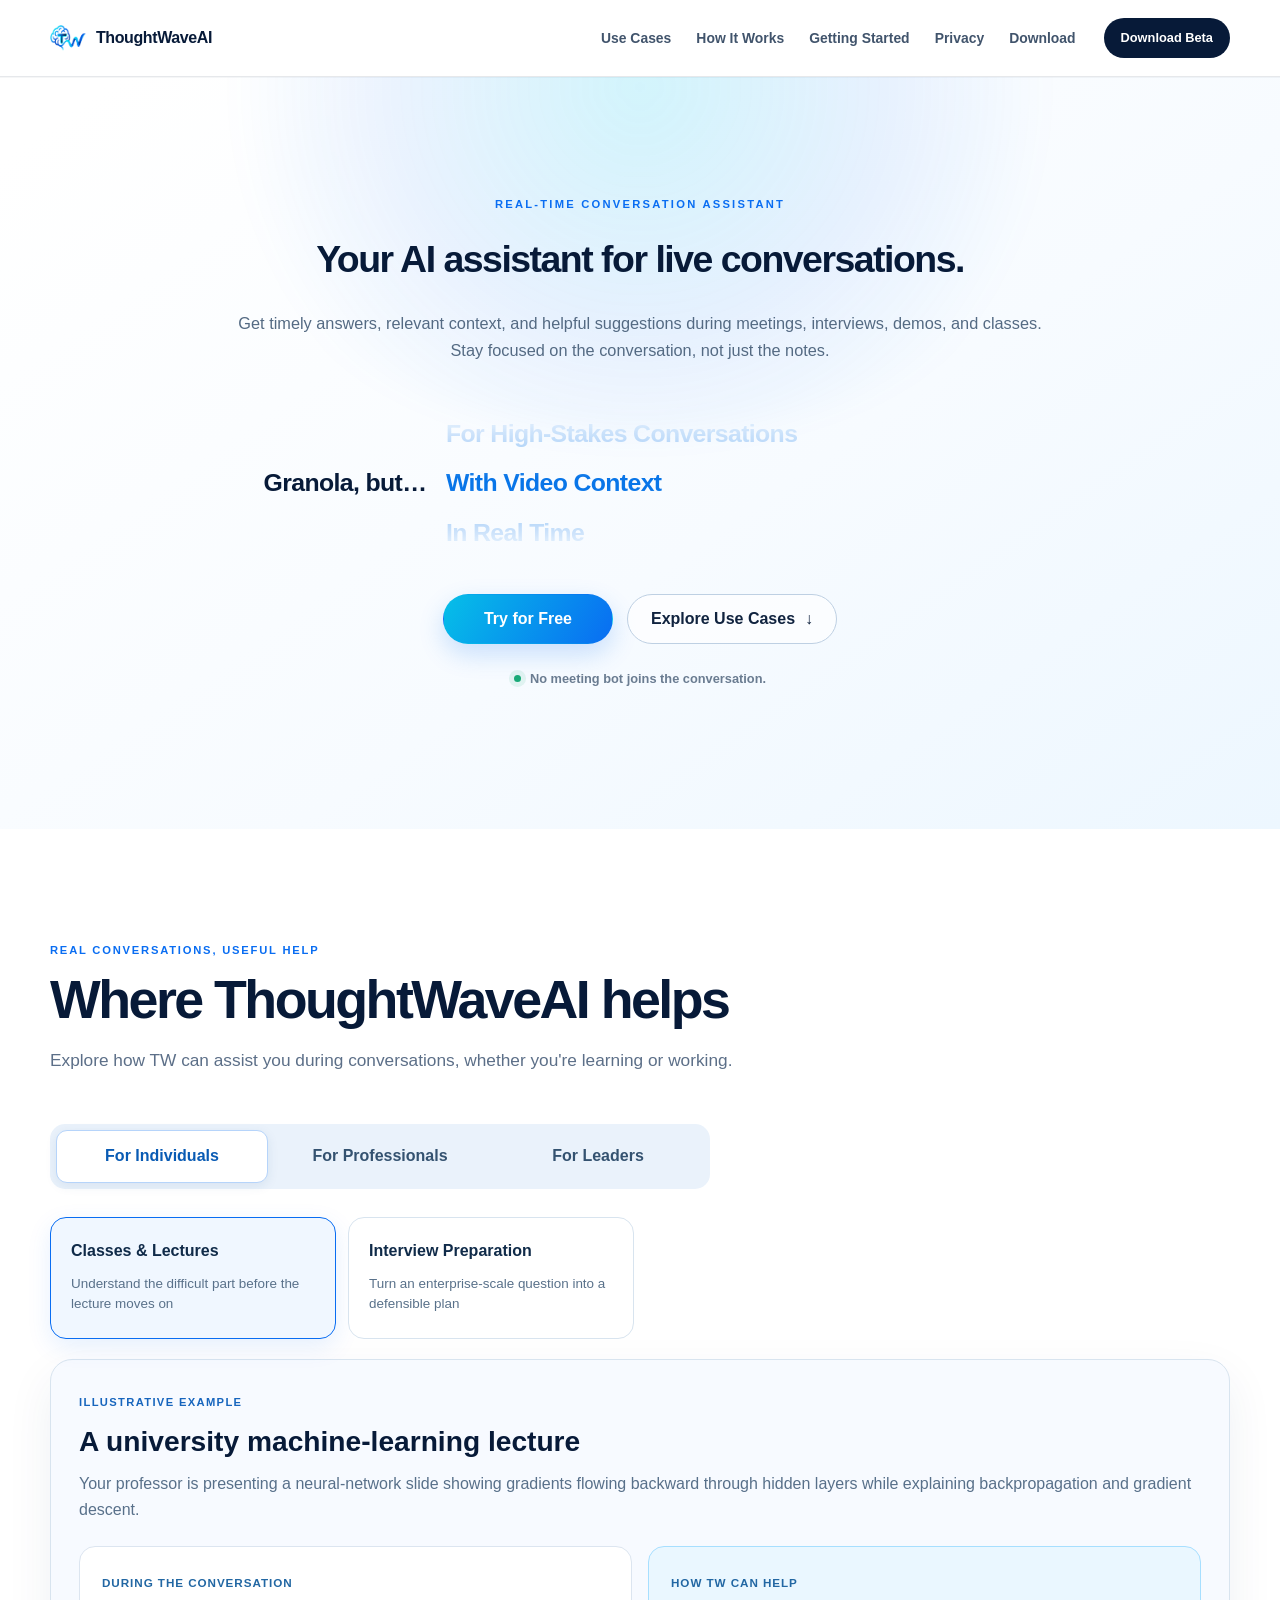
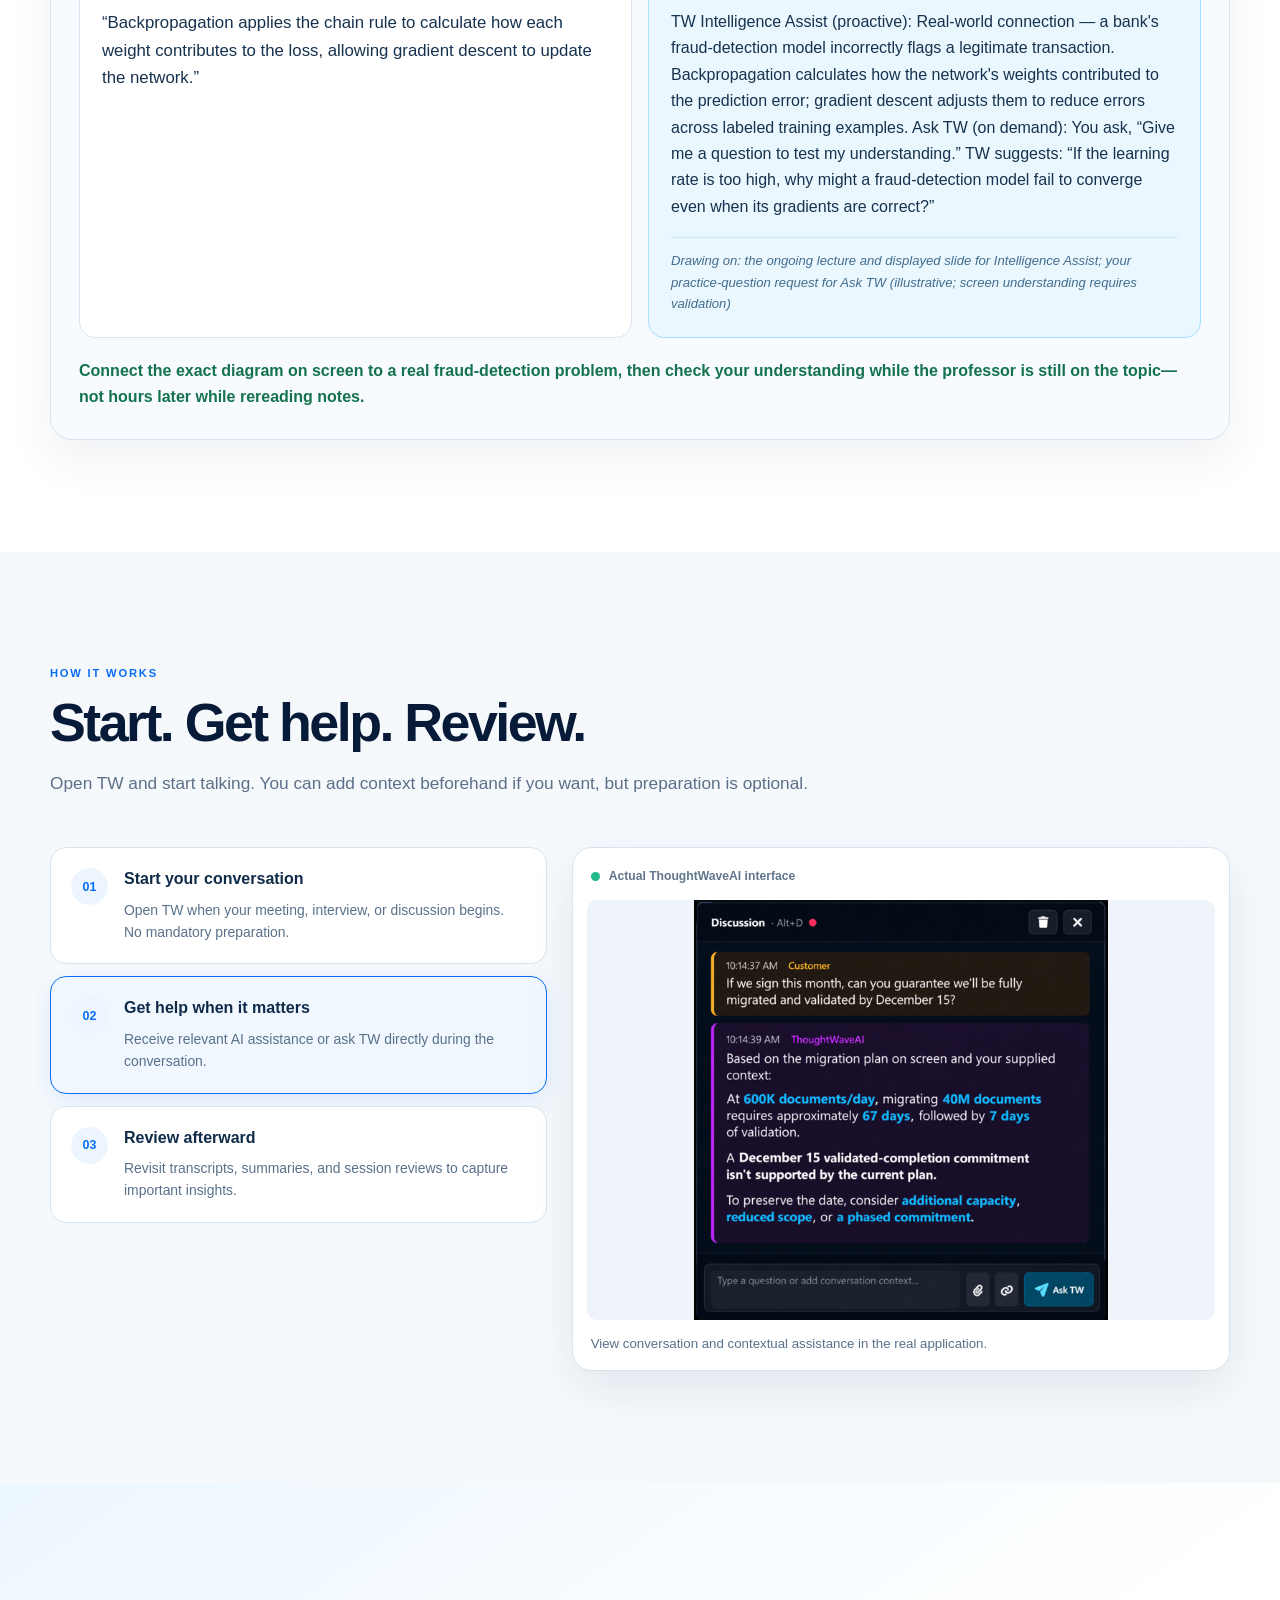
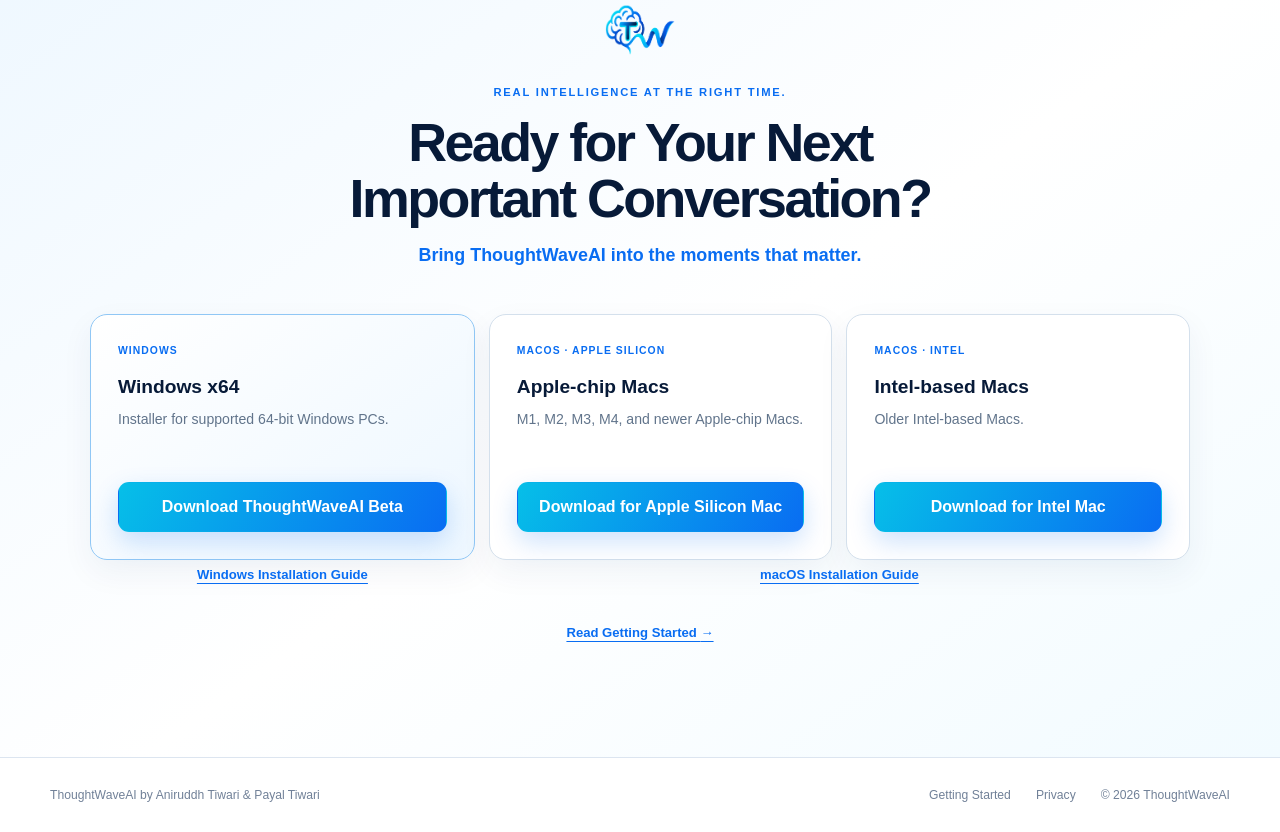
==== commit 3da6a37e: "Redesign homepage for individuals, professionals and leaders" ====
--- a/index.html
+++ b/index.html
@@ -2,10 +2,10 @@
 <html lang="en">
 <head>
   <meta charset="utf-8"><meta name="viewport" content="width=device-width, initial-scale=1"><meta name="theme-color" content="#f7f9fc">
-  <meta name="description" content="ThoughtWaveAI helps you prepare intentionally, surface relevant intelligence during conversations, and review what mattered afterward.">
+  <meta name="description" content="ThoughtWaveAI is a real-time AI assistant for meetings, interviews, demos, and classes, offering relevant help during live conversations.">
   <link rel="canonical" href="https://aniruddhtiwari.github.io/thoughtwaveai-site/">
-  <meta property="og:title" content="ThoughtWaveAI — Real Intelligence at the Right Time"><meta property="og:description" content="ThoughtWaveAI helps you prepare intentionally, surface relevant intelligence during conversations, and review what mattered afterward."><meta property="og:type" content="website"><meta property="og:url" content="https://aniruddhtiwari.github.io/thoughtwaveai-site/"><meta property="og:site_name" content="ThoughtWaveAI"><meta property="og:image" content="https://aniruddhtiwari.github.io/thoughtwaveai-site/assets/branding/thoughtwaveai-logo.png"><meta property="og:image:alt" content="ThoughtWaveAI">
-  <meta name="twitter:card" content="summary_large_image"><meta name="twitter:title" content="ThoughtWaveAI — Real Intelligence at the Right Time"><meta name="twitter:description" content="ThoughtWaveAI helps you prepare intentionally, surface relevant intelligence during conversations, and review what mattered afterward."><meta name="twitter:image" content="https://aniruddhtiwari.github.io/thoughtwaveai-site/assets/branding/thoughtwaveai-logo.png"><meta name="twitter:image:alt" content="ThoughtWaveAI">
+  <meta property="og:title" content="ThoughtWaveAI — Real Intelligence at the Right Time"><meta property="og:description" content="ThoughtWaveAI is a real-time AI assistant for meetings, interviews, demos, and classes, offering relevant help during live conversations."><meta property="og:type" content="website"><meta property="og:url" content="https://aniruddhtiwari.github.io/thoughtwaveai-site/"><meta property="og:site_name" content="ThoughtWaveAI"><meta property="og:image" content="https://aniruddhtiwari.github.io/thoughtwaveai-site/assets/branding/thoughtwaveai-logo.png"><meta property="og:image:alt" content="ThoughtWaveAI">
+  <meta name="twitter:card" content="summary_large_image"><meta name="twitter:title" content="ThoughtWaveAI — Real Intelligence at the Right Time"><meta name="twitter:description" content="ThoughtWaveAI is a real-time AI assistant for meetings, interviews, demos, and classes, offering relevant help during live conversations."><meta name="twitter:image" content="https://aniruddhtiwari.github.io/thoughtwaveai-site/assets/branding/thoughtwaveai-logo.png"><meta name="twitter:image:alt" content="ThoughtWaveAI">
   <title>ThoughtWaveAI — Real Intelligence at the Right Time</title>
   <link rel="icon" href="./assets/branding/thoughtwaveai-Icon.png" type="image/png"><link rel="stylesheet" href="./styles.css"><script src="./script.js" defer></script>
   <script type="application/ld+json">
@@ -14,7 +14,7 @@
     "@type": "SoftwareApplication",
     "name": "ThoughtWaveAI",
     "url": "https://aniruddhtiwari.github.io/thoughtwaveai-site/",
-    "description": "ThoughtWaveAI helps you prepare intentionally, surface relevant intelligence during conversations, and review what mattered afterward.",
+    "description": "ThoughtWaveAI is a real-time AI assistant for meetings, interviews, demos, and classes, offering relevant help during live conversations.",
     "applicationCategory": "BusinessApplication",
     "operatingSystem": ["Windows", "macOS"],
     "featureList": ["Real-time conversational intelligence", "User-controlled Session Context", "Proactive contextual intelligence", "Post-session review", "No meeting bot required"]
@@ -27,7 +27,7 @@
     <div class="container nav-wrap">
       <a class="brand" href="#top" aria-label="ThoughtWaveAI home"><img src="./assets/branding/thoughtwaveai-Icon.png" alt="" width="42" height="42"><span>ThoughtWaveAI</span></a>
       <button class="nav-toggle" type="button" aria-expanded="false" aria-controls="site-nav"><span class="sr-only">Toggle navigation</span><span></span><span></span></button>
-      <nav id="site-nav" class="site-nav" aria-label="Primary navigation"><a href="#demo">Product</a><a href="#how-it-works">How It Works</a><a href="./getting-started/">Getting Started</a><a href="./privacy/">Privacy</a><a href="#download">Download</a></nav>
+      <nav id="site-nav" class="site-nav" aria-label="Primary navigation"><a href="#scenarios">Use Cases</a><a href="#how-it-works">How It Works</a><a href="./getting-started/">Getting Started</a><a href="./privacy/">Privacy</a><a href="#download">Download</a></nav>
       <a class="button button-small nav-cta" href="#download">Download Beta</a>
     </div>
   </header>
@@ -36,11 +36,11 @@
     <section class="v3-hero" id="top">
       <div class="v3-hero-glow" aria-hidden="true"></div>
       <div class="container v3-hero-inner">
-        <p class="eyebrow reveal">USER-CONTROLLED OUTCOME INTELLIGENCE</p>
-        <h1 class="reveal">Be Your Best When the Conversation Matters Most.</h1>
-        <p class="v3-hero-copy reveal">Real-time AI guidance for technical sales and high-stakes customer conversations. Prepare with your goals and context, receive useful intelligence at the right moments, and stay focused on the outcome.</p>
-        <div class="v3-product-line reveal" data-capability-wheel aria-label="ThoughtWaveAI: With Video Context. In Real Time. Knows When to Speak. For High-Stakes Conversations.">
-          <strong>ThoughtWaveAI</strong>
+        <p class="eyebrow reveal">REAL-TIME CONVERSATION ASSISTANT</p>
+        <h1 class="reveal">Your AI assistant for live conversations.</h1>
+        <p class="v3-hero-copy reveal"><span class="tw-hero-line">Get timely answers, relevant context, and helpful suggestions during meetings, interviews, demos, and classes.</span> <span class="tw-hero-line">Stay focused on the conversation, not just the notes.</span></p>
+        <div class="v3-product-line reveal" data-capability-wheel aria-label="Granola, but… With Video Context. In Real Time. Knows When to Speak. For High-Stakes Conversations.">
+          <strong>Granola, but…</strong>
           <span class="v3-wheel-stage" aria-hidden="true">
           <span class="v3-wheel-track">
               <span>With Video Context</span>
@@ -58,56 +58,48 @@
           </span>
         </span>
         </div>
-        <div class="v3-hero-actions reveal"><a class="button" href="#download">Download Beta</a><a class="v3-button-secondary" href="#demo">See It in Action <span aria-hidden="true">↓</span></a></div>
+        <div class="v3-hero-actions reveal"><a class="button" href="#download">Try for Free</a><a class="v3-button-secondary" href="#scenarios">Explore Use Cases <span aria-hidden="true">↓</span></a></div>
         <p class="v3-hero-note reveal"><span aria-hidden="true"></span>No meeting bot joins the conversation.</p>
       </div>
     </section>
 
-    <section class="v3-ticker" aria-label="ThoughtWaveAI benefits">
-      <div class="v3-ticker-viewport"><div class="v3-ticker-track">
-        <div class="v3-ticker-group"><span>Prepare with Purpose</span><span>Real-Time Intelligence</span><span>Knows When to Speak</span><span>Audio + Screen Context</span><span>Stay Focused</span><span>Influence the Outcome</span><span>No Meeting Bot</span></div>
-        <div class="v3-ticker-group" aria-hidden="true"><span>Prepare with Purpose</span><span>Real-Time Intelligence</span><span>Knows When to Speak</span><span>Audio + Screen Context</span><span>Stay Focused</span><span>Influence the Outcome</span><span>No Meeting Bot</span></div>
-      </div></div>
-    </section>
-
-    <section class="section v3-demo" id="demo">
+    <section class="section tw-use-cases" id="scenarios">
       <div class="container">
-        <div class="v3-section-heading reveal"><p class="kicker">Product demonstration</p><h2>See ThoughtWaveAI in Action</h2><p>Prepare with intent. Stay focused in the conversation. Get useful guidance when it matters.</p></div>
-        <!-- The carousel can be replaced or supplemented with the approved demo video when that asset is available. -->
-        <div class="v3-carousel reveal" data-carousel tabindex="0" role="region" aria-roledescription="carousel" aria-label="ThoughtWaveAI product walkthrough">
-          <div class="v3-carousel-viewport">
-            <figure class="v3-carousel-slide is-active" data-carousel-slide aria-hidden="false"><img src="./assets/screenshots/Demo/Scenes/Slides/ChatGPT%20Image%20Oct%2015,%202026,%2001_06_41%20PM-1.png" width="1672" height="941" alt="High-stakes conversations: Be Your Best When the Conversation Matters Most" decoding="async" fetchpriority="high"></figure>
-            <figure class="v3-carousel-slide" data-carousel-slide aria-hidden="true"><img src="./assets/screenshots/Demo/Scenes/Slides/ChatGPT%20Image%20Oct%2015,%202026,%2001_06_42%20PM-2.png" width="1672" height="941" alt="Start with the meeting you already have" loading="lazy" decoding="async"></figure>
-            <figure class="v3-carousel-slide" data-carousel-slide aria-hidden="true"><img src="./assets/screenshots/Demo/Scenes/Slides/ChatGPT%20Image%20Oct%2015,%202026,%2001_06_44%20PM-3.png" width="1672" height="941" alt="Set the outcome before the conversation starts" loading="lazy" decoding="async"></figure>
-            <figure class="v3-carousel-slide" data-carousel-slide aria-hidden="true"><img src="./assets/screenshots/Demo/Scenes/Slides/ChatGPT%20Image%20Oct%2015,%202026,%2001_06_47%20PM-4.png" width="1672" height="941" alt="ThoughtWaveAI listens and stays quiet" loading="lazy" decoding="async"></figure>
-            <figure class="v3-carousel-slide" data-carousel-slide aria-hidden="true"><img src="./assets/screenshots/Demo/Scenes/Slides/ChatGPT%20Image%20Oct%2015,%202026,%2001_06_50%20PM-5.png" width="1672" height="941" alt="Connect what is said to what is on screen" loading="lazy" decoding="async"></figure>
-            <figure class="v3-carousel-slide" data-carousel-slide aria-hidden="true"><img src="./assets/screenshots/Demo/Scenes/Slides/ChatGPT%20Image%20Oct%2015,%202026,%2001_06_51%20PM-6.png" width="1672" height="941" alt="Guide the next best move" loading="lazy" decoding="async"></figure>
+        <div class="v3-section-heading reveal"><p class="kicker">Real conversations, useful help</p><h2>Where ThoughtWaveAI helps</h2><p>Explore how TW can assist you during conversations, whether you're learning or working.</p></div>
+        <div class="tw-audience-switch reveal" role="tablist" aria-label="Choose your audience">
+          <button type="button" class="tw-audience-tab is-active" id="tw-audience-individual" data-tw-audience="individual" role="tab" aria-selected="true" aria-controls="tw-audience-content" tabindex="0">For Individuals</button>
+          <button type="button" class="tw-audience-tab" id="tw-audience-professional" data-tw-audience="professional" role="tab" aria-selected="false" aria-controls="tw-audience-content" tabindex="-1">For Professionals</button>
+          <button type="button" class="tw-audience-tab" id="tw-audience-leaders" data-tw-audience="leaders" role="tab" aria-selected="false" aria-controls="tw-audience-content" tabindex="-1">For Leaders</button>
+        </div>
+        <div id="tw-audience-content" aria-labelledby="tw-audience-individual" role="tabpanel" tabindex="0">
+          <div class="tw-scenario-selector reveal" role="tablist" aria-label="Conversation scenarios">
+            <button class="tw-choice is-active" type="button" id="tw-tab-classes" role="tab" aria-selected="true" aria-controls="tw-scenario-panel" tabindex="0" data-tw-scenario="classes"><strong>Classes &amp; Lectures</strong><span>Turn difficult theory into an example you can use</span></button>
+            <button class="tw-choice" type="button" id="tw-tab-interviews" role="tab" aria-selected="false" aria-controls="tw-scenario-panel" tabindex="-1" data-tw-scenario="interviews"><strong>Interview Preparation</strong><span>Turn an enterprise-scale question into a defensible plan</span></button>
           </div>
-          <div class="v3-carousel-controls">
-            <button class="v3-carousel-arrow" type="button" data-carousel-previous aria-label="Show previous slide"><span aria-hidden="true">←</span></button>
-            <div class="v3-carousel-dots" role="group" aria-label="Choose a product walkthrough slide">
-              <button type="button" data-carousel-dot="0" aria-label="Show slide 1 of 6: Be Your Best" aria-current="true"></button>
-              <button type="button" data-carousel-dot="1" aria-label="Show slide 2 of 6: Start with your meeting"></button>
-              <button type="button" data-carousel-dot="2" aria-label="Show slide 3 of 6: Set the outcome"></button>
-              <button type="button" data-carousel-dot="3" aria-label="Show slide 4 of 6: Listens and stays quiet"></button>
-              <button type="button" data-carousel-dot="4" aria-label="Show slide 5 of 6: Audio and screen context"></button>
-              <button type="button" data-carousel-dot="5" aria-label="Show slide 6 of 6: Guide the next best move"></button>
-            </div>
-            <button class="v3-carousel-toggle" type="button" data-carousel-toggle aria-label="Pause carousel"><span aria-hidden="true">Pause</span></button>
-            <button class="v3-carousel-arrow" type="button" data-carousel-next aria-label="Show next slide"><span aria-hidden="true">→</span></button>
+          <div class="tw-scenario-panel reveal" id="tw-scenario-panel" role="tabpanel" aria-labelledby="tw-tab-classes" tabindex="0" aria-live="polite">
+            <div class="tw-scenario-context"><span class="tw-example-label">ILLUSTRATIVE EXAMPLE</span><h3 data-tw-scenario-heading>A university machine-learning lecture</h3><p data-tw-scenario-intro>Your professor explains backpropagation alongside a neural-network diagram.</p></div>
+            <div class="tw-scenario-dialogue"><div class="tw-spoken"><span>During the conversation</span><blockquote data-tw-scenario-quote>“Backpropagation applies the chain rule to calculate how each weight contributes to the loss.”</blockquote></div><div class="tw-assisted"><span>How TW can help</span><p data-tw-scenario-response>TW Intelligence Assist connects the diagram to fraud detection: backpropagation helps the model learn from errors. Ask TW can then generate a practice question on gradient descent.</p><p class="tw-context-source" data-tw-scenario-source>Drawing on: the ongoing lecture and the practice-question request</p></div></div>
+            <p class="tw-scenario-benefit" data-tw-scenario-benefit>Understand the lecture concept while it is being taught, then test your understanding.</p>
           </div>
-          <p class="sr-only" data-carousel-status aria-live="polite">Slide 1 of 6</p>
-        </div>
+          </div>
       </div>
     </section>
 
-    <section class="section v3-how" id="how-it-works">
+    <section class="section v3-how tw-how-preview" id="how-it-works">
       <div class="container">
-        <div class="v3-section-heading reveal"><p class="kicker">How it works</p><h2>One conversation. Three focused stages.</h2></div>
-        <div class="v3-stage-grid reveal">
-          <article><span>01</span><h3>Prepare</h3><p>Define your meeting purpose, desired outcome, influence preferences, response style, and relevant Session Context.</p></article>
-          <article><span>02</span><h3>During</h3><p>ThoughtWaveAI processes the enabled conversation and screen context, providing useful intelligence at appropriate moments while staying quiet when intervention isn’t necessary.</p></article>
-          <article><span>03</span><h3>After</h3><p>Review your session summary, discussion, and key takeaways.</p></article>
+        <div class="v3-section-heading reveal"><p class="kicker">How it works</p><h2>Start. Get help. Review.</h2><p>Open TW and start talking. You can add context beforehand if you want, but preparation is optional.</p></div>
+        <div class="tw-how-layout reveal">
+          <div class="tw-how-steps" role="tablist" aria-label="ThoughtWaveAI walkthrough">
+            <button type="button" class="tw-step" id="tw-step-tab-0" role="tab" aria-selected="false" aria-controls="tw-step-preview" tabindex="-1" data-tw-step="0"><span class="tw-step-num">01</span><span><strong>Start your conversation</strong><small>Open TW when your meeting, interview, or discussion begins. No mandatory preparation.</small></span></button>
+            <button type="button" class="tw-step is-active" id="tw-step-tab-1" role="tab" aria-selected="true" aria-controls="tw-step-preview" tabindex="0" data-tw-step="1"><span class="tw-step-num">02</span><span><strong>Get help when it matters</strong><small>Receive relevant AI assistance or ask TW directly during the conversation.</small></span></button>
+            <button type="button" class="tw-step" id="tw-step-tab-2" role="tab" aria-selected="false" aria-controls="tw-step-preview" tabindex="-1" data-tw-step="2"><span class="tw-step-num">03</span><span><strong>Review afterward</strong><small>Revisit transcripts, summaries, and session reviews to capture important insights.</small></span></button>
+          </div>
+          <div class="tw-preview-frame" id="tw-step-preview" role="tabpanel" aria-labelledby="tw-step-tab-1" tabindex="0" aria-live="polite">
+            <div class="tw-preview-top"><span class="tw-preview-dot"></span><span>Actual ThoughtWaveAI interface</span></div>
+            <img src="./assets/screenshots/site-real/tw-discussion.png" alt="Real ThoughtWaveAI Discussion screen" data-tw-preview-img loading="lazy" decoding="async">
+            <div class="tw-preview-fallback" data-tw-preview-fallback hidden><strong>Session Review</strong><p>A real review screenshot will be added after it is captured from TW. No simulated product image is used.</p></div>
+            <p data-tw-preview-caption>View conversation and contextual assistance in the real application.</p>
+          </div>
         </div>
       </div>
     </section>
--- a/styles.css
+++ b/styles.css
@@ -1086,3 +1086,151 @@
   .v3-wheel-track > span:not(:nth-child(5)) { visibility: hidden; }
   .v3-wheel-track > span:nth-child(5) { visibility: visible; }
 }
+
+
+/* Homepage simplification — scenarios and real-product walkthrough. */
+.tw-use-cases{background:#fff}
+.tw-scenario-selector{display:grid;grid-template-columns:repeat(4,minmax(0,1fr));gap:12px;margin:28px 0 20px}
+.tw-choice,.tw-step{font:inherit;text-align:left;cursor:pointer;border:1px solid #d8e4ef;background:#fff;color:#102b49;border-radius:16px;transition:border-color .2s,background .2s,box-shadow .2s}
+.tw-choice{padding:20px;min-height:122px;display:flex;flex-direction:column;gap:10px}
+.tw-choice strong{font-size:1rem}.tw-choice span{font-size:.84rem;line-height:1.5;color:#59718a}
+.tw-choice.is-active,.tw-step.is-active{border-color:#096df2;background:#f0f7ff;box-shadow:0 8px 25px rgba(9,109,242,.1)}
+.tw-choice:focus-visible,.tw-step:focus-visible{outline:3px solid #28b5ee;outline-offset:3px}
+.tw-scenario-panel{border:1px solid #d8e4ef;border-radius:22px;background:#f7faff;padding:28px;box-shadow:0 18px 48px rgba(19,55,97,.07)}
+.tw-example-label{color:#1765bd;font-weight:800;font-size:.7rem;letter-spacing:.12em}
+.tw-scenario-context h3{margin:10px 0;font-size:clamp(1.3rem,2.2vw,1.9rem);color:#071a38}
+.tw-scenario-context p{color:#58708a;margin:0 0 22px}
+.tw-scenario-dialogue{display:grid;grid-template-columns:1fr 1fr;gap:16px}
+.tw-spoken,.tw-assisted{padding:22px;border-radius:16px;background:#fff;border:1px solid #dce5f0}
+.tw-assisted{background:#eaf7ff;border-color:#a7dfff}
+.tw-spoken span,.tw-assisted span{font-size:.73rem;font-weight:800;text-transform:uppercase;letter-spacing:.08em;color:#2267a3}
+.tw-spoken blockquote{margin:14px 0 0;padding:0;border:0;color:#16324e;font-size:1.05rem;line-height:1.65}
+.tw-assisted p{margin:14px 0 0;color:#16324e;line-height:1.65}
+.tw-scenario-benefit{margin:20px 0 0;color:#14734e;font-weight:750}
+.tw-how-layout{display:grid;grid-template-columns:minmax(260px,.86fr) minmax(0,1.14fr);gap:25px;align-items:stretch}
+.tw-how-steps{display:flex;flex-direction:column;gap:12px}
+.tw-step{padding:20px;display:flex;gap:16px;align-items:flex-start}
+.tw-step-num{display:grid;place-items:center;flex:0 0 37px;height:37px;border-radius:50%;background:#edf6ff;color:#096df2;font-weight:800;font-size:.78rem}
+.tw-step strong{display:block;font-size:1rem;line-height:1.35;margin:0 0 9px}
+.tw-step small{display:block;color:#59718a;font-size:.87rem;line-height:1.6}
+.tw-preview-frame{min-height:350px;padding:14px;border-radius:20px;background:#fff;border:1px solid #d8e4ef;box-shadow:0 18px 48px rgba(19,55,97,.09);display:flex;flex-direction:column}
+.tw-preview-top{display:flex;align-items:center;gap:9px;color:#61758c;font-size:.76rem;font-weight:700;padding:4px 4px 14px}
+.tw-preview-dot{width:9px;height:9px;background:#20b98a;border-radius:50%}
+.tw-preview-frame img{display:block;width:100%;height:auto;max-height:420px;object-fit:contain;border-radius:10px;background:#eef4fa}
+.tw-preview-frame img[hidden]{display:none}
+.tw-preview-fallback{flex:1;display:flex;align-items:center;justify-content:center;flex-direction:column;text-align:center;gap:10px;min-height:220px;background:#f4f8fc;border-radius:10px;padding:20px}
+.tw-preview-fallback[hidden]{display:none}
+.tw-preview-fallback p{max-width:350px;color:#61758c;margin:0}
+.tw-preview-frame>p{margin:14px 4px 2px;color:#59718a;font-size:.83rem;line-height:1.5}
+@media(max-width:900px){.tw-scenario-selector{grid-template-columns:repeat(2,minmax(0,1fr))}.tw-how-layout{grid-template-columns:1fr}}
+@media(max-width:560px){.tw-scenario-selector{gap:9px}.tw-choice{padding:13px;min-height:125px}.tw-choice strong{font-size:.9rem}.tw-choice span{font-size:.78rem}.tw-scenario-dialogue{grid-template-columns:1fr}.tw-scenario-panel{padding:17px}.tw-preview-frame{min-height:250px}}
+@media(prefers-reduced-motion:reduce){.tw-choice,.tw-step{transition:none}}
+
+/* Homepage refinement: exact two-line hero at wide desktop widths; wrap naturally on narrower screens. */
+@media (min-width: 1100px) {
+  .v3-hero-copy { max-width: 1160px; font-size: 1.02rem; line-height: 1.65; }
+  .v3-hero-copy .tw-hero-line { display: block; white-space: nowrap; }
+}
+@media (max-width: 1099px) { .v3-hero-copy .tw-hero-line { display: inline; } }
+
+/* TW audience tabs added to the existing scenario section. */
+.tw-audience-switch{display:flex;gap:8px;padding:6px;margin:28px 0 4px;max-width:480px;background:#eaf2fb;border-radius:15px}
+.tw-audience-tab{flex:1;appearance:none;border:1px solid transparent;border-radius:11px;background:transparent;color:#345270;font:inherit;font-weight:750;padding:12px 15px;cursor:pointer}
+.tw-audience-tab.is-active{background:#fff;border-color:#b6d4fa;color:#095bb4;box-shadow:0 3px 12px rgba(24,79,128,.09)}
+.tw-audience-tab:focus-visible{outline:3px solid #28b5ee;outline-offset:3px}
+.tw-context-source{font-size:.82rem!important;color:#426d8e!important;border-top:1px solid #cae8f9;padding-top:12px;margin-top:17px!important;font-style:italic}
+.tw-scenario-qualifier{font-size:.8rem;color:#657c92;margin:13px 0 0;line-height:1.6}
+@media(max-width:560px){.tw-audience-switch{max-width:none}.tw-audience-tab{padding:11px 8px;font-size:.9rem}}
+
+
+/* Patch: keep audience tabs on one line and give all three boxes more room */
+.tw-audience-tabs,
+.tw-audience-selector,
+.tw-scenario-audience-tabs,
+.scenario-audience-tabs,
+.audience-tabs,
+.use-case-audience-tabs,
+[data-tw-audience-tabs] {
+  display: grid;
+  grid-template-columns: repeat(3, minmax(220px, 1fr));
+  gap: 1rem;
+  align-items: stretch;
+}
+
+.tw-audience-tabs > *,
+.tw-audience-selector > *,
+.tw-scenario-audience-tabs > *,
+.scenario-audience-tabs > *,
+.audience-tabs > *,
+.use-case-audience-tabs > *,
+[data-tw-audience-tabs] > * {
+  min-width: 220px;
+}
+
+.tw-audience-tab,
+.tw-audience-selector button,
+.tw-scenario-audience-tab,
+.scenario-audience-tab,
+.audience-tab,
+.use-case-audience-tab,
+[data-tw-audience-tabs] > button,
+[data-tw-audience-tabs] > * {
+  white-space: nowrap;
+  min-width: 220px;
+  width: 100%;
+  justify-content: center;
+  text-align: center;
+  padding-inline: 1.5rem;
+}
+
+@media (max-width: 900px) {
+  .tw-audience-tabs,
+  .tw-audience-selector,
+  .tw-scenario-audience-tabs,
+  .scenario-audience-tabs,
+  .audience-tabs,
+  .use-case-audience-tabs,
+  [data-tw-audience-tabs] {
+    grid-template-columns: 1fr;
+  }
+
+  .tw-audience-tabs > *,
+  .tw-audience-selector > *,
+  .tw-scenario-audience-tabs > *,
+  .scenario-audience-tabs > *,
+  .audience-tabs > *,
+  .use-case-audience-tabs > *,
+  [data-tw-audience-tabs] > *,
+  .tw-audience-tab,
+  .tw-audience-selector button,
+  .tw-scenario-audience-tab,
+  .scenario-audience-tab,
+  .audience-tab,
+  .use-case-audience-tab,
+  [data-tw-audience-tabs] > button {
+    min-width: 0;
+  }
+}
+
+/* TW audience tabs: full three-tab backdrop (2026-10) */
+.tw-use-cases .tw-audience-switch {
+  box-sizing: border-box;
+  display: grid;
+  grid-template-columns: repeat(3, minmax(190px, 1fr));
+  width: min(100%, 660px);
+  max-width: 100%;
+  gap: 6px;
+}
+.tw-use-cases .tw-audience-switch > .tw-audience-tab {
+  box-sizing: border-box;
+  width: 100%;
+  min-width: 0;
+  white-space: nowrap;
+  text-align: center;
+}
+@media (max-width: 640px) {
+  .tw-use-cases .tw-audience-switch {
+    grid-template-columns: 1fr;
+    width: 100%;
+  }
+}
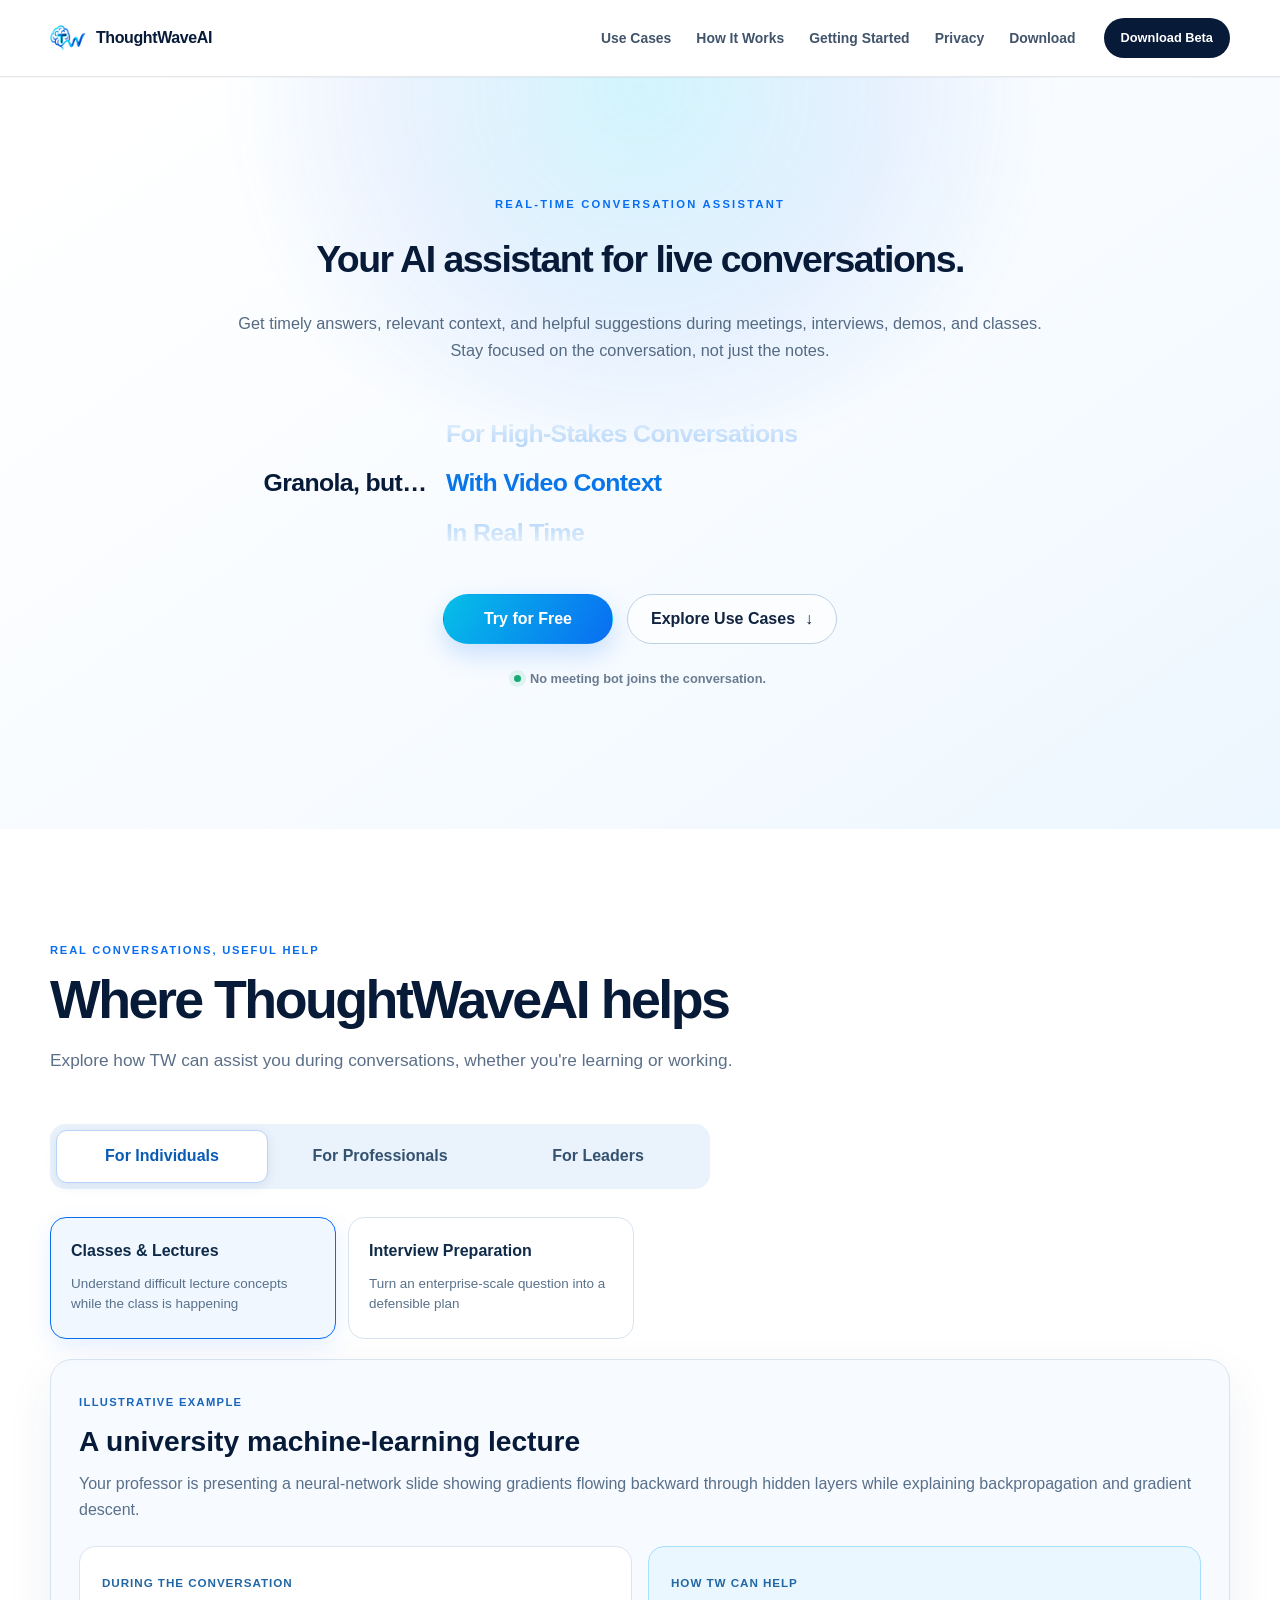
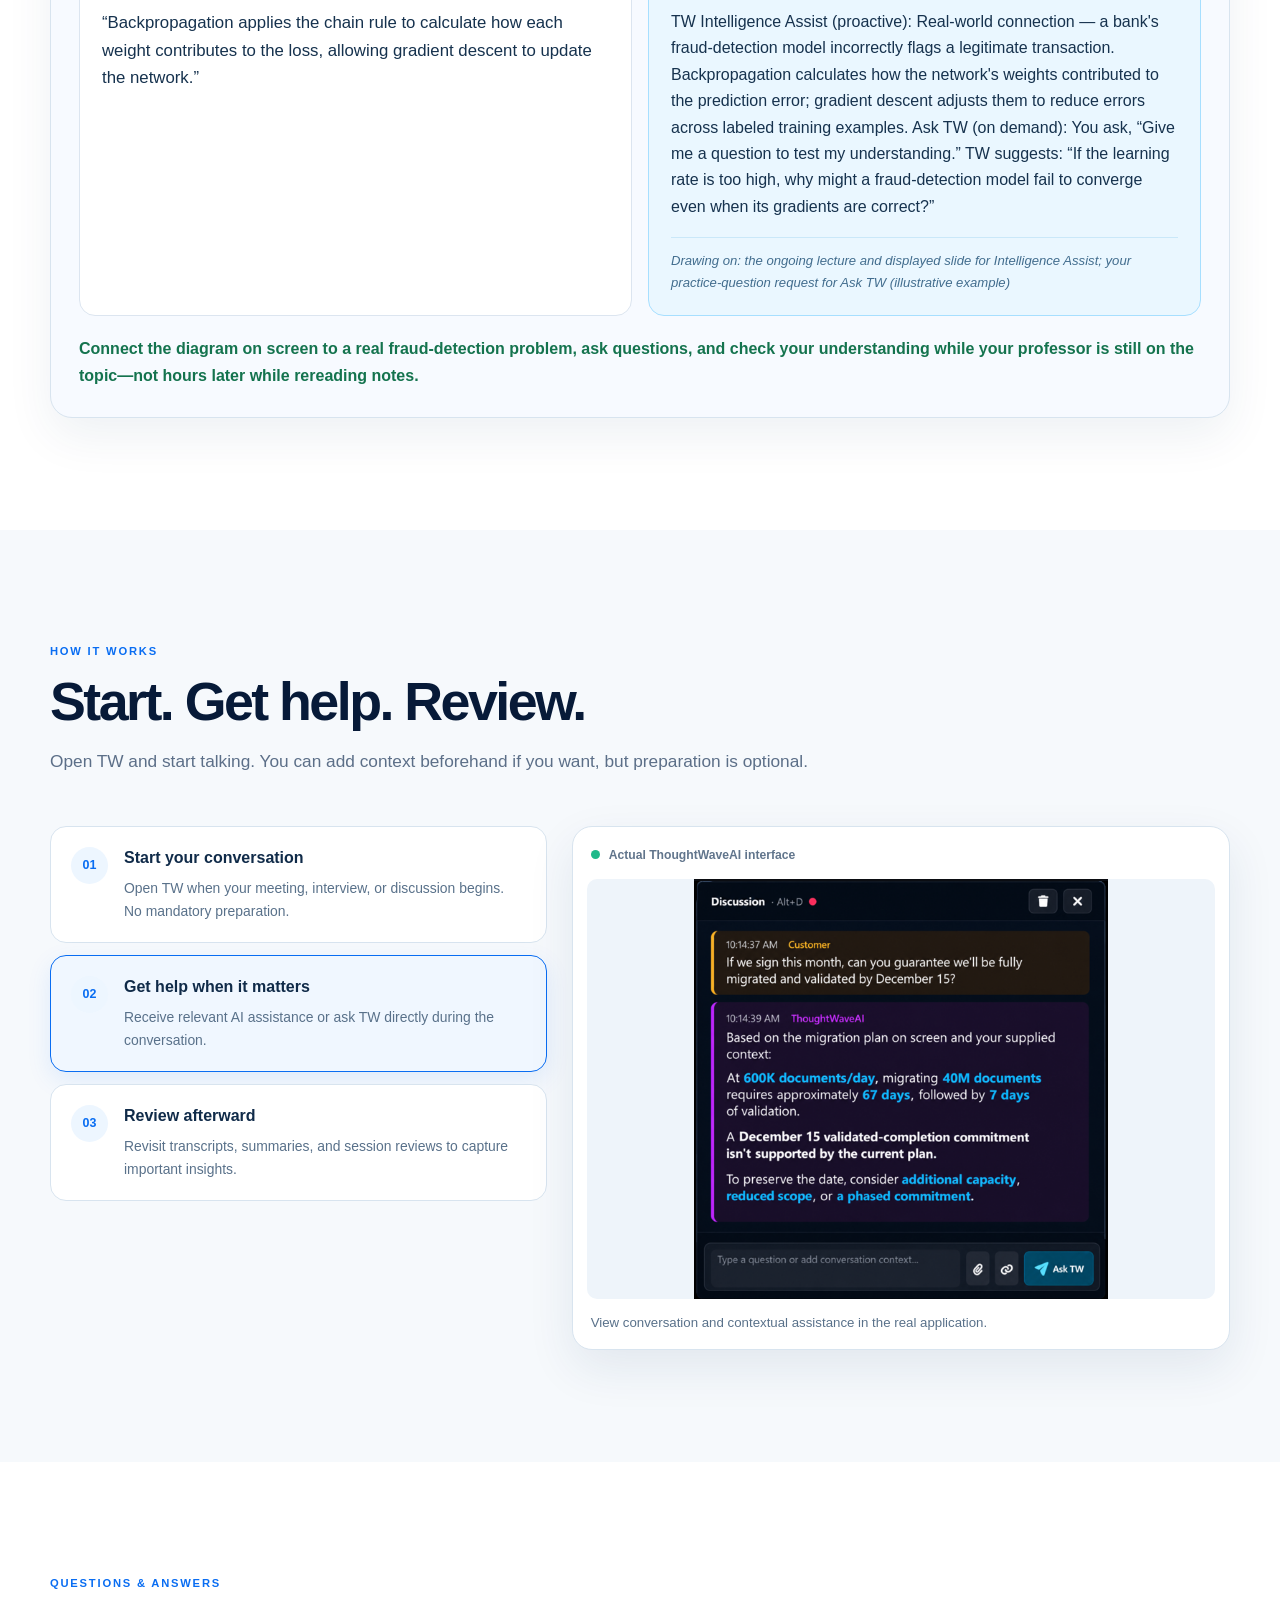
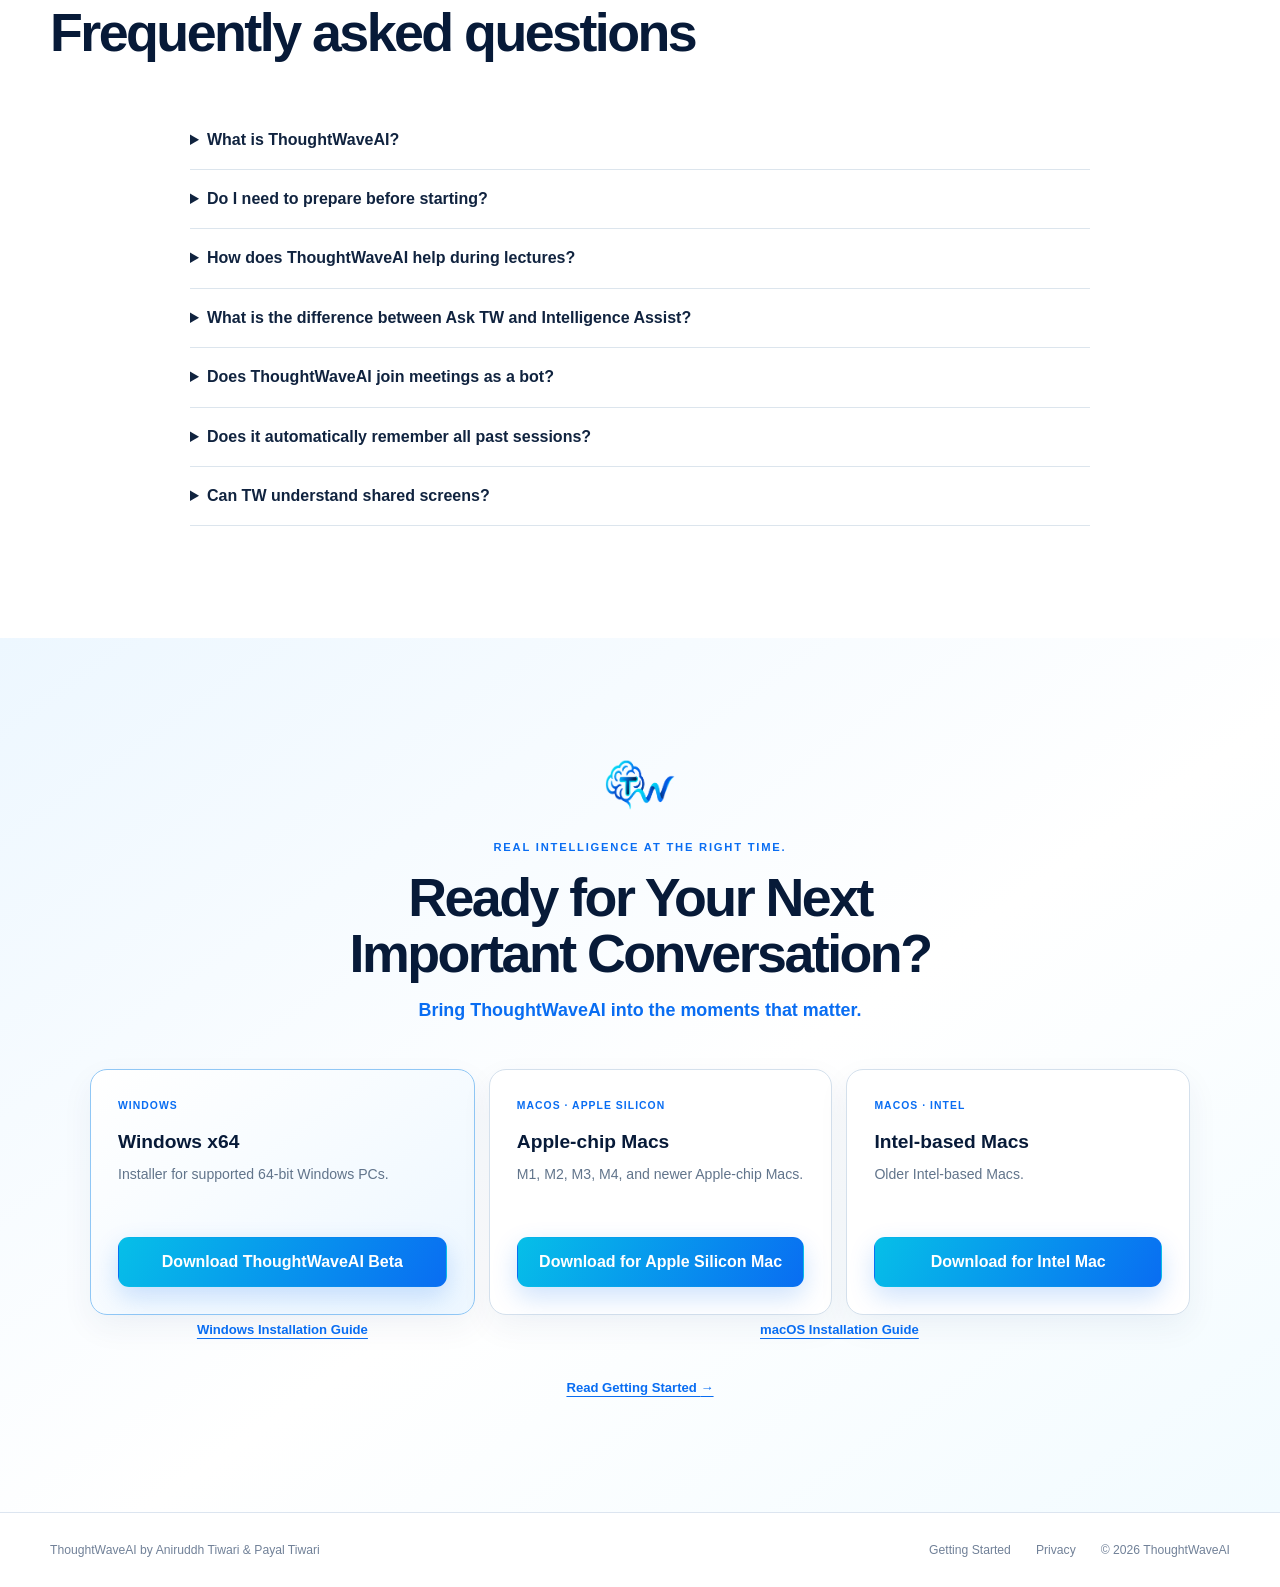
==== commit 9f69a473: "Improve SEO and AI discoverability with nine scenarios and FAQ" ====
--- a/index.html
+++ b/index.html
@@ -2,24 +2,34 @@
 <html lang="en">
 <head>
   <meta charset="utf-8"><meta name="viewport" content="width=device-width, initial-scale=1"><meta name="theme-color" content="#f7f9fc">
-  <meta name="description" content="ThoughtWaveAI is a real-time AI assistant for meetings, interviews, demos, and classes, offering relevant help during live conversations.">
+  <meta name="description" content="Real-time AI assistance for meetings, lectures and demos. Get timely suggestions, screen-aware context and answers without adding a meeting bot.">
   <link rel="canonical" href="https://aniruddhtiwari.github.io/thoughtwaveai-site/">
-  <meta property="og:title" content="ThoughtWaveAI — Real Intelligence at the Right Time"><meta property="og:description" content="ThoughtWaveAI is a real-time AI assistant for meetings, interviews, demos, and classes, offering relevant help during live conversations."><meta property="og:type" content="website"><meta property="og:url" content="https://aniruddhtiwari.github.io/thoughtwaveai-site/"><meta property="og:site_name" content="ThoughtWaveAI"><meta property="og:image" content="https://aniruddhtiwari.github.io/thoughtwaveai-site/assets/branding/thoughtwaveai-logo.png"><meta property="og:image:alt" content="ThoughtWaveAI">
-  <meta name="twitter:card" content="summary_large_image"><meta name="twitter:title" content="ThoughtWaveAI — Real Intelligence at the Right Time"><meta name="twitter:description" content="ThoughtWaveAI is a real-time AI assistant for meetings, interviews, demos, and classes, offering relevant help during live conversations."><meta name="twitter:image" content="https://aniruddhtiwari.github.io/thoughtwaveai-site/assets/branding/thoughtwaveai-logo.png"><meta name="twitter:image:alt" content="ThoughtWaveAI">
-  <title>ThoughtWaveAI — Real Intelligence at the Right Time</title>
+  <meta property="og:title" content="ThoughtWaveAI | Real-Time AI Assistant for Meetings &amp; Conversations"><meta property="og:description" content="Real-time AI assistance for meetings, lectures and demos. Get timely suggestions, screen-aware context and answers without adding a meeting bot."><meta property="og:type" content="website"><meta property="og:url" content="https://aniruddhtiwari.github.io/thoughtwaveai-site/"><meta property="og:site_name" content="ThoughtWaveAI"><meta property="og:image" content="https://aniruddhtiwari.github.io/thoughtwaveai-site/assets/branding/thoughtwaveai-logo.png"><meta property="og:image:alt" content="ThoughtWaveAI">
+  <meta name="twitter:card" content="summary_large_image"><meta name="twitter:title" content="ThoughtWaveAI | Real-Time AI Assistant for Meetings &amp; Conversations"><meta name="twitter:description" content="Real-time AI assistance for meetings, lectures and demos. Get timely suggestions, screen-aware context and answers without adding a meeting bot."><meta name="twitter:image" content="https://aniruddhtiwari.github.io/thoughtwaveai-site/assets/branding/thoughtwaveai-logo.png"><meta name="twitter:image:alt" content="ThoughtWaveAI">
+  <title>ThoughtWaveAI | Real-Time AI Assistant for Meetings &amp; Conversations</title>
   <link rel="icon" href="./assets/branding/thoughtwaveai-Icon.png" type="image/png"><link rel="stylesheet" href="./styles.css"><script src="./script.js" defer></script>
   <script type="application/ld+json">
-  {
+{
     "@context": "https://schema.org",
     "@type": "SoftwareApplication",
     "name": "ThoughtWaveAI",
     "url": "https://aniruddhtiwari.github.io/thoughtwaveai-site/",
-    "description": "ThoughtWaveAI is a real-time AI assistant for meetings, interviews, demos, and classes, offering relevant help during live conversations.",
+    "description": "Real-time AI assistance for meetings, lectures and demos. Get timely suggestions, screen-aware context and answers without adding a meeting bot.",
     "applicationCategory": "BusinessApplication",
-    "operatingSystem": ["Windows", "macOS"],
-    "featureList": ["Real-time conversational intelligence", "User-controlled Session Context", "Proactive contextual intelligence", "Post-session review", "No meeting bot required"]
-  }
-  </script>
+    "operatingSystem": [
+        "Windows",
+        "macOS"
+    ],
+    "featureList": [
+        "Real-time conversational intelligence",
+        "User-controlled Session Context",
+        "Proactive contextual intelligence",
+        "Post-session review",
+        "No meeting bot required",
+        "Video and shared-screen context"
+    ]
+}
+</script>
 </head>
 <body class="home-v3">
   <a class="skip-link" href="#main">Skip to content</a>
@@ -83,6 +93,101 @@
           </div>
           </div>
       </div>
+        <!-- tw-seo-catalog-v1: real scenario copy available without JavaScript -->
+        <section class="tw-seo-catalog" data-tw-seo-catalog aria-label="All ThoughtWaveAI scenarios">
+          <h3>Explore all nine use cases</h3>
+          <p>Illustrative examples. Video and shared-screen context are supported; cross-session references use context you provide.</p>
+          <section class="tw-seo-group">
+            <h4>For Individuals</h4>
+            <article class="tw-seo-example">
+              <h5>Classes &amp; Lectures</h5>
+              <p><strong>Understand difficult lecture concepts while the class is happening</strong></p>
+              <p>Your professor is presenting a neural-network slide showing gradients flowing backward through hidden layers while explaining backpropagation and gradient descent.</p>
+              <blockquote>“Backpropagation applies the chain rule to calculate how each weight contributes to the loss, allowing gradient descent to update the network.”</blockquote>
+              <p><strong>How TW can help:</strong> TW Intelligence Assist (proactive): Real-world connection — a bank&#x27;s fraud-detection model incorrectly flags a legitimate transaction. Backpropagation calculates how the network&#x27;s weights contributed to the prediction error; gradient descent adjusts them to reduce errors across labeled training examples. Ask TW (on demand): You ask, “Give me a question to test my understanding.” TW suggests: “If the learning rate is too high, why might a fraud-detection model fail to converge even when its gradients are correct?”</p>
+              <p>Drawing on: the ongoing lecture and displayed slide for Intelligence Assist; your practice-question request for Ask TW (illustrative example)</p>
+              <p><strong>What you gain:</strong> Connect the diagram on screen to a real fraud-detection problem, ask questions, and check your understanding while your professor is still on the topic—not hours later while rereading notes.</p>
+            </article>
+            <article class="tw-seo-example">
+              <h5>Interview Preparation</h5>
+              <p><strong>Turn an enterprise-scale question into a defensible plan</strong></p>
+              <p>You are interviewing for an enterprise AI architecture role at a financial institution. AI assistance is explicitly permitted.</p>
+              <blockquote>“We have 40+ applications and sensitive customer data. How would you roll out GenAI securely, control costs, and prove business value?”</blockquote>
+              <p><strong>How TW can help:</strong> Structure the answer as an execution roadmap: (1) rank use cases by measurable value, data readiness, and risk; (2) pilot a reusable AI gateway with governed RAG and model routing; (3) enforce identity-aware retrieval, PII controls, auditability, and human oversight; (4) introduce evaluation, latency and cost guardrails; (5) scale only when pilots meet quality, adoption, and cost-per-outcome targets. Tie each stage to a decision gate, not a technology shopping list.</p>
+              <p>Drawing on: the interviewer’s question, enterprise AI architecture principles, and professional context you chose to provide</p>
+              <p><strong>What you gain:</strong> Walk away from a sprawling 40-application question with an ordered rollout plan, measurable gates, and a clear way to defend each trade-off—not a list of AI buzzwords.</p>
+            </article>
+          </section>
+          <section class="tw-seo-group">
+            <h4>For Professionals</h4>
+            <article class="tw-seo-example">
+              <h5>Client Discovery</h5>
+              <p><strong>Expose a scope change before it becomes a commitment</strong></p>
+              <p>Your goal is to leave with an agreed scope and unresolved risks. Your supplied notes say the pilot covers Finance only.</p>
+              <blockquote>“We need this to work for several departments, but their approval processes are different.”</blockquote>
+              <p><strong>How TW can help:</strong> Suggested follow-up: “Are those other departments part of phase one, or does the Finance-only pilot still stand? Who approves exceptions across departments?”</p>
+              <p>Drawing on: your Finance-only scope notes and the new department requirement</p>
+              <p><strong>What you gain:</strong> Catch scope expansion at the moment it surfaces—before an ambiguous remark turns into an unpriced delivery obligation.</p>
+            </article>
+            <article class="tw-seo-example">
+              <h5>Demos &amp; Sales</h5>
+              <p><strong>Handle objections without inventing product guarantees</strong></p>
+              <p>You shared your integration guide with TW before a customer demo.</p>
+              <blockquote>“What happens if the integration fails halfway through?”</blockquote>
+              <p><strong>How TW can help:</strong> Your guide says failed batches retry up to three times, then pause for manual review. It does not confirm that partial writes are rolled back. Explain the documented retry path, and say rollback behavior needs verification before you promise it.</p>
+              <p>Drawing on: your supplied integration guide, including what it does not specify</p>
+              <p><strong>What you gain:</strong> Answer a difficult live objection from your actual documentation—and avoid a costly promise the product guide cannot support.</p>
+            </article>
+            <article class="tw-seo-example">
+              <h5>Technical Meetings</h5>
+              <p><strong>Spot the mismatch before you commit</strong></p>
+              <p>Your documented implementation estimate is eight weeks; the client is asking for a six-week launch.</p>
+              <blockquote>“Can you commit to the launch date?”</blockquote>
+              <p><strong>How TW can help:</strong> Your eight-week estimate conflicts with the six-week request. Before agreeing, ask whether launch scope can be phased, dependencies can be accelerated, or the date is flexible. State which assumptions would have to change.</p>
+              <p>Drawing on: your eight-week estimate and the live request</p>
+              <p><strong>What you gain:</strong> Catch a two-week delivery gap before saying “yes”—and leave the call with specific options instead of an accidental commitment.</p>
+            </article>
+            <article class="tw-seo-example">
+              <h5>Follow-Up Discussions</h5>
+              <p><strong>Bring a hidden open item into the next decision</strong></p>
+              <p>You explicitly supplied the unresolved actions from the previous session; automatic cross-session recall is not assumed.</p>
+              <blockquote>“Great, can we kick off next week?”</blockquote>
+              <p><strong>How TW can help:</strong> The carried-forward notes say phase-one SSO approval is still pending. Confirm who owns that decision and its due date before agreeing to a kickoff.</p>
+              <p>Drawing on: prior-call action items that you supplied for this session</p>
+              <p><strong>What you gain:</strong> Prevent a kickoff commitment from skipping a prerequisite everyone stopped mentioning—without searching old notes mid-call.</p>
+            </article>
+          </section>
+          <section class="tw-seo-group">
+            <h4>For Leaders</h4>
+            <article class="tw-seo-example">
+              <h5>Executive Decisions</h5>
+              <p><strong>Evaluate hidden risks before approving a multimillion-dollar decision.</strong></p>
+              <p>At the previous quarter&#x27;s review, leaders set a 70% pilot adoption threshold before expansion. You&#x27;ve supplied that presentation as context. Today&#x27;s shared slide shows only 43% adoption, yet recommends a $5 million rollout.</p>
+              <blockquote>“The pilot results support moving to a full rollout now.”</blockquote>
+              <p><strong>How TW can help:</strong> Risk to evaluate: the rollout recommendation does not meet the earlier 70% adoption gate. At 43% adoption, projected benefits may not materialize as modeled. Before approving $5 million, ask for downside scenarios at current adoption, revised benefit assumptions, and whether phased investment can reduce exposure.</p>
+              <p>Drawing on: the prior-quarter presentation supplied to TW, the currently shown slide, and the discussion (illustrative example using supplied prior-session context and current screen).</p>
+              <p><strong>What you gain:</strong> Assess the downside and challenge unsupported assumptions before committing $5 million.</p>
+            </article>
+            <article class="tw-seo-example">
+              <h5>Strategy &amp; Alignment</h5>
+              <p><strong>Avoid costly execution by choosing the right strategy early.</strong></p>
+              <p>Leadership is considering a centralized enterprise AI platform versus separate business-unit AI solutions. Your supplied strategy sets governance, time-to-value, and total cost as key decision criteria.</p>
+              <blockquote>“Should we centralize everything or let each business unit build its own AI stack?”</blockquote>
+              <p><strong>How TW can help:</strong> Compare the decision before funding it: centralization can improve reuse and governance but may slow initial delivery; separate stacks can speed pilots but increase duplication and compliance overhead. A shared model/security gateway with business-unit applications may balance both. Ask which option best meets the agreed cost, speed, and risk criteria.</p>
+              <p>Drawing on: the supplied AI strategy, proposed architecture options, and live discussion (illustrative).</p>
+              <p><strong>What you gain:</strong> Avoid duplicated investment and expensive architecture rework by evaluating trade-offs before teams commit resources.</p>
+            </article>
+            <article class="tw-seo-example">
+              <h5>Delivery &amp; Accountability</h5>
+              <p><strong>Surface hidden dependencies before your project turns red.</strong></p>
+              <p>The displayed delivery dashboard reports Green and the team proposes a launch next Friday. The release checklist supplied to TW still shows production security approval as pending.</p>
+              <blockquote>“Development is complete, so can we confirm next Friday as the launch date?”</blockquote>
+              <p><strong>How TW can help:</strong> The project is green for development, but production security sign-off remains open on the launch critical path. Confirm the approval owner, likely sign-off date, escalation trigger, and contingency before reaffirming the launch date.</p>
+              <p>Drawing on: the supplied release checklist, currently displayed dashboard, and the live question (illustrative example).</p>
+              <p><strong>What you gain:</strong> Escalate a release-critical dependency while there is still time to recover—not after a missed launch turns the project Red.</p>
+            </article>
+          </section>
+        </section>
     </section>
 
     <section class="section v3-how tw-how-preview" id="how-it-works">
@@ -104,6 +209,21 @@
       </div>
     </section>
 
+    <section class="section tw-faq" id="faq">
+      <div class="container">
+        <div class="v3-section-heading"><p class="kicker">Questions &amp; answers</p><h2>Frequently asked questions</h2></div>
+        <div class="tw-faq-list">
+          <details><summary>What is ThoughtWaveAI?</summary><p>ThoughtWaveAI is a desktop AI assistant providing contextual help during live conversations and tools to review sessions afterward.</p></details>
+          <details><summary>Do I need to prepare before starting?</summary><p>No. Preparation is optional. You can add documents or context before a session for more tailored assistance.</p></details>
+          <details><summary>How does ThoughtWaveAI help during lectures?</summary><p>Ask TW can explain a concept or offer a practice question based on your discussion. Intelligence Assist may also surface useful context during a session.</p></details>
+          <details><summary>What is the difference between Ask TW and Intelligence Assist?</summary><p>Ask TW responds to your direct requests. Intelligence Assist can surface contextual suggestions proactively.</p></details>
+          <details><summary>Does ThoughtWaveAI join meetings as a bot?</summary><p>No. ThoughtWaveAI runs as a desktop application; it does not need to join the meeting as another participant.</p></details>
+          <details><summary>Does it automatically remember all past sessions?</summary><p>Do not assume automatic cross-session memory. You can deliberately carry relevant information from an earlier session into the next one.</p></details>
+          <details><summary>Can TW understand shared screens?</summary><p>Yes. ThoughtWaveAI supports video and shared-screen context, using visual information alongside live conversation context to provide relevant assistance during meetings, demos, lectures, and technical discussions.</p></details>
+        </div>
+      </div>
+    </section>
+
     <section class="section v3-final-cta" id="download">
       <div class="container v3-download-inner reveal">
         <img src="./assets/branding/thoughtwaveai-Icon.png" alt="ThoughtWaveAI emblem" width="76" height="76" loading="lazy">
--- a/styles.css
+++ b/styles.css
@@ -1234,3 +1234,13 @@
     width: 100%;
   }
 }
+
+/* SEO/GEO: all scenarios remain available as a semantic no-JavaScript fallback. */
+.tw-seo-catalog[hidden] { display:none !important; }
+.tw-seo-catalog { max-width:900px; margin:2rem auto 0; line-height:1.65; }
+.tw-seo-example { border-top:1px solid #dce5ed; padding:1rem 0; }
+.tw-seo-example blockquote { margin:.6rem 0; padding-left:1rem; border-left:3px solid #ccd9e7; }
+.tw-faq-list { max-width:900px; margin:auto; }
+.tw-faq-list details { border-bottom:1px solid #dce5ed; padding:1rem 0; }
+.tw-faq-list summary { cursor:pointer; font-weight:700; }
+.tw-faq-list p { margin:.7rem 0 0; line-height:1.6; color:#53667c; }
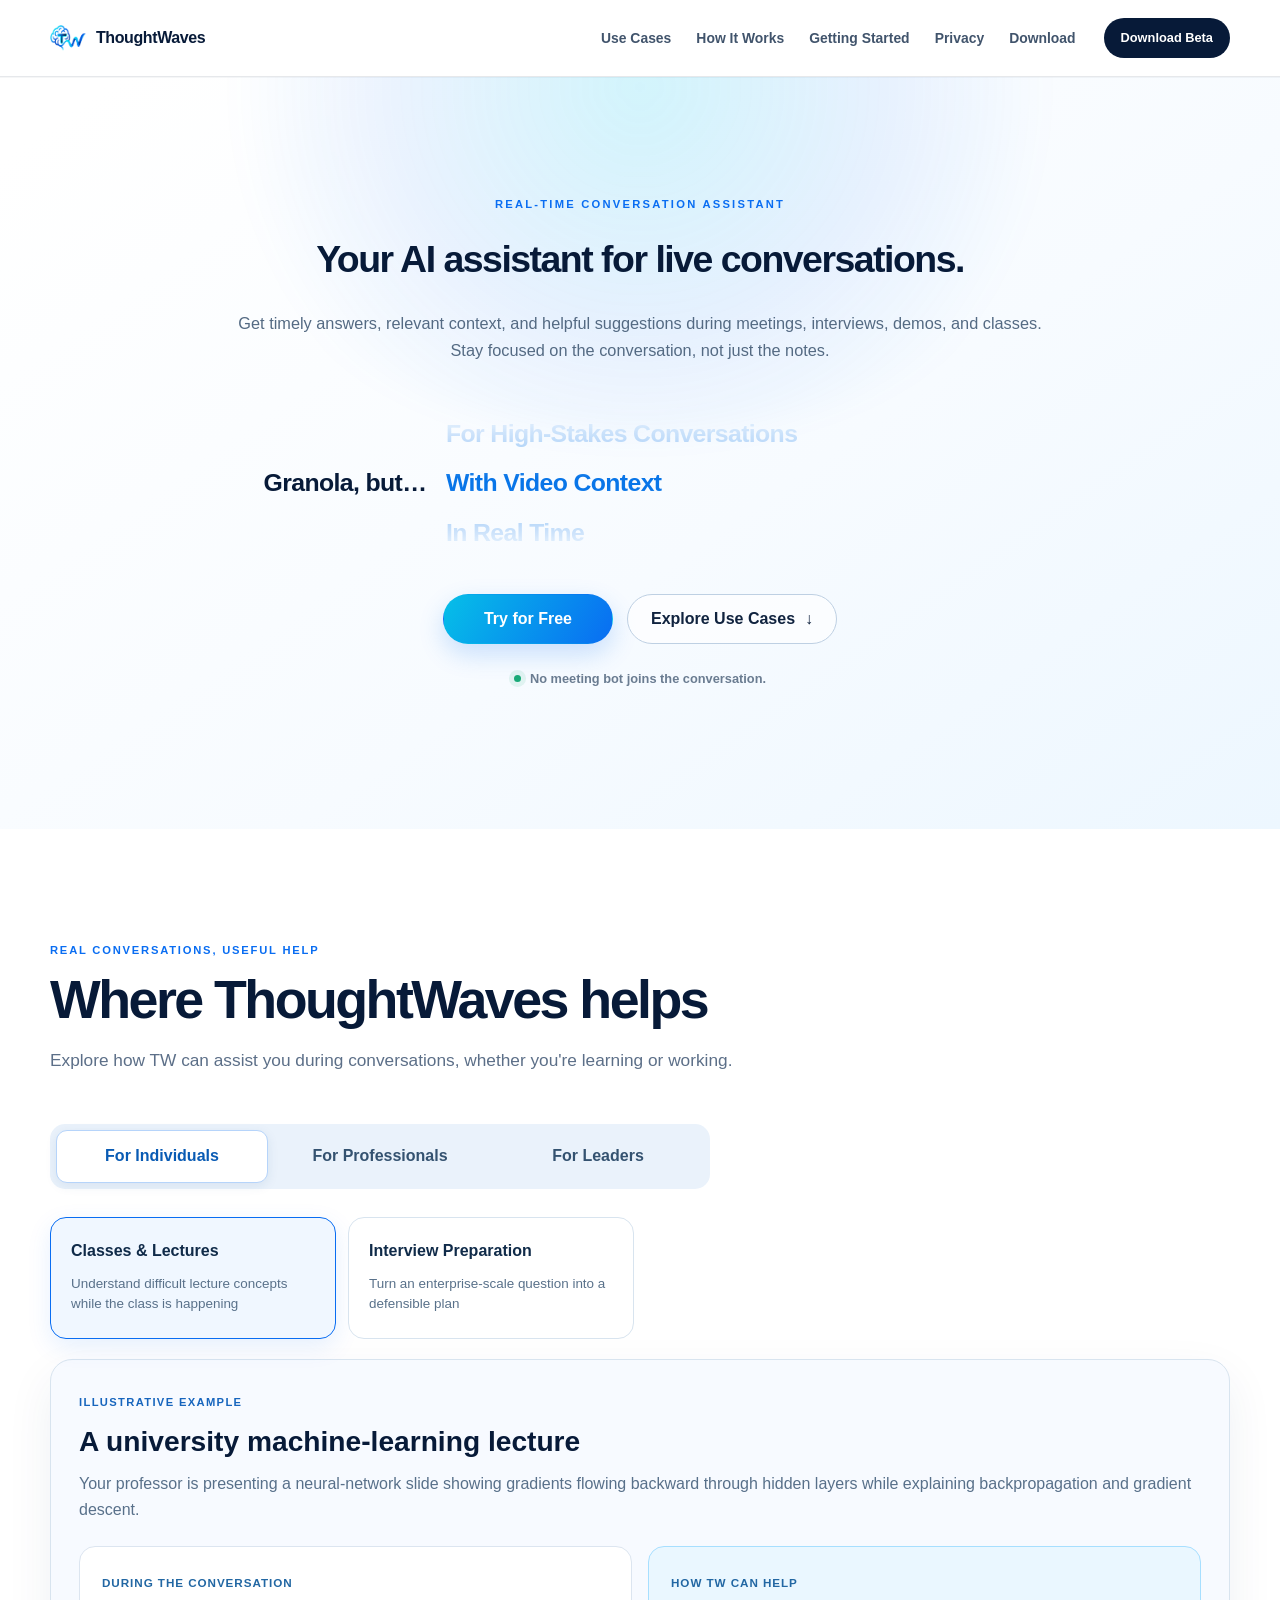
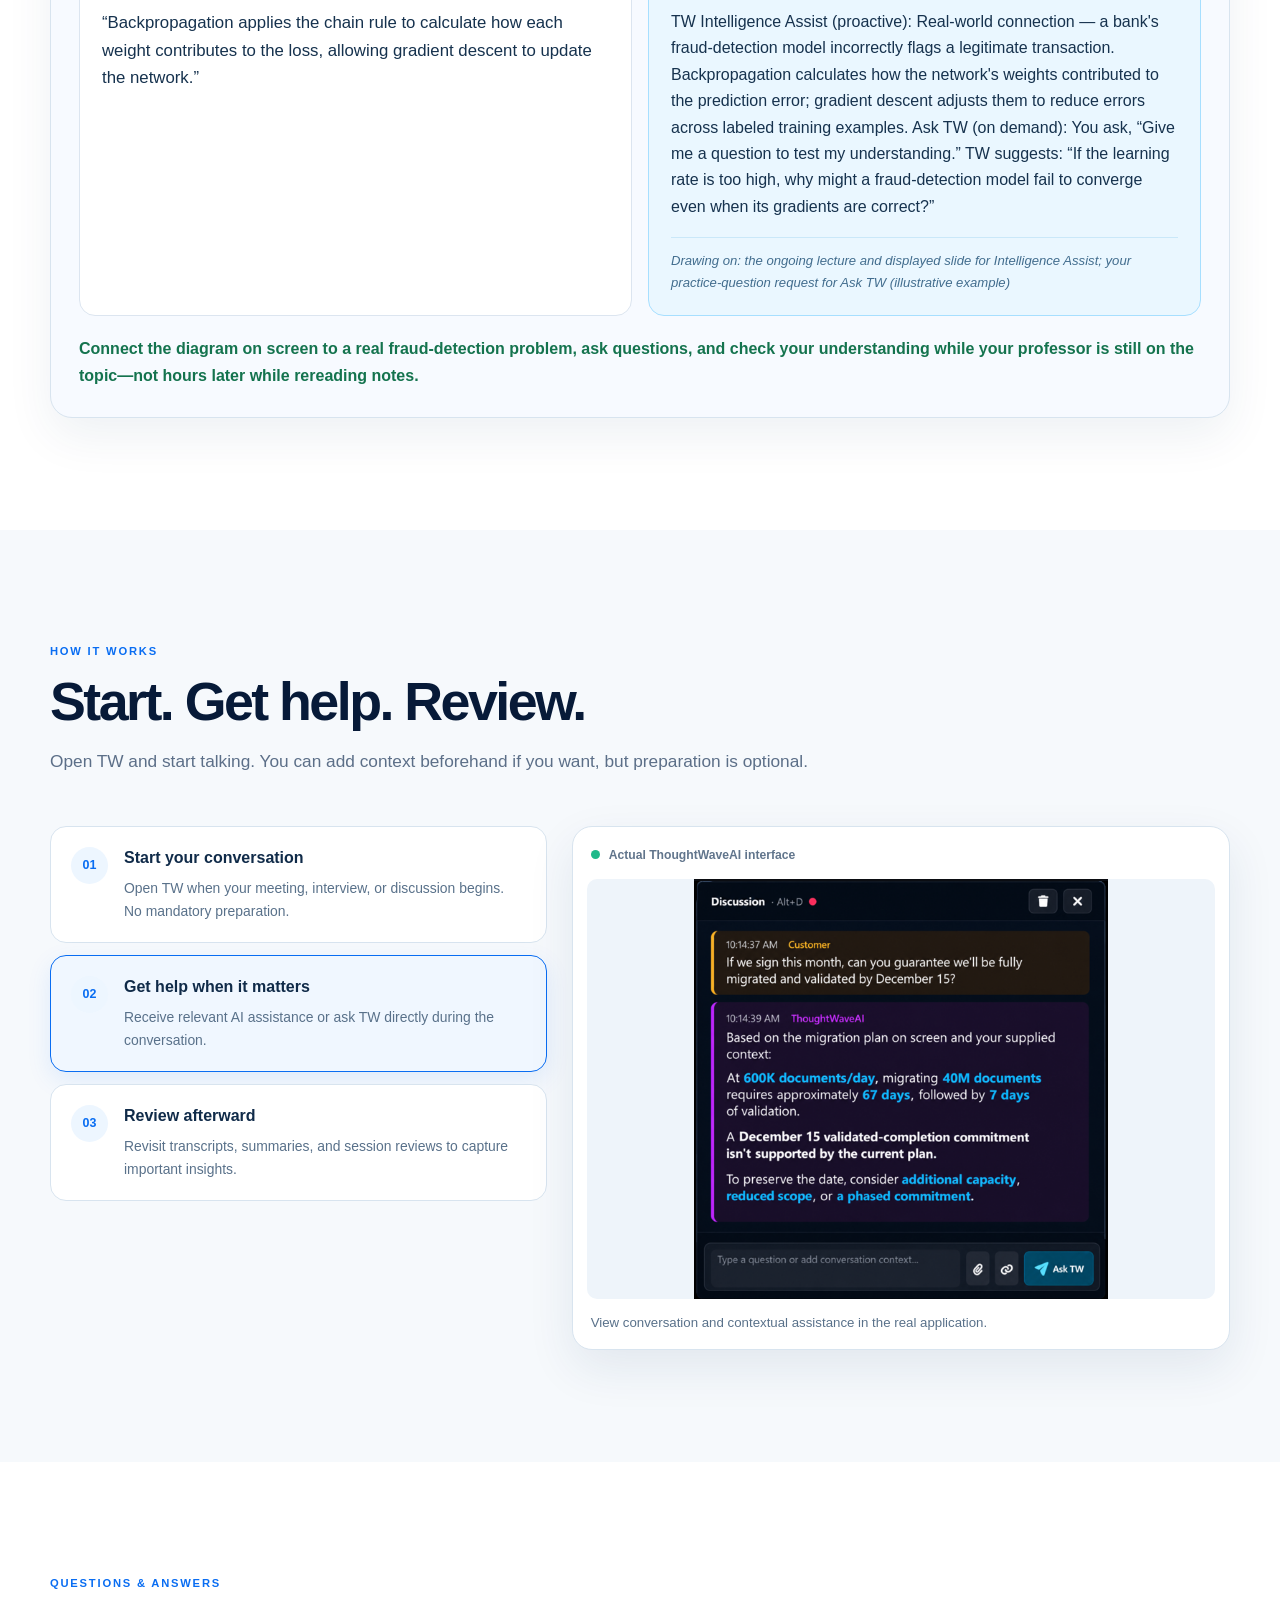
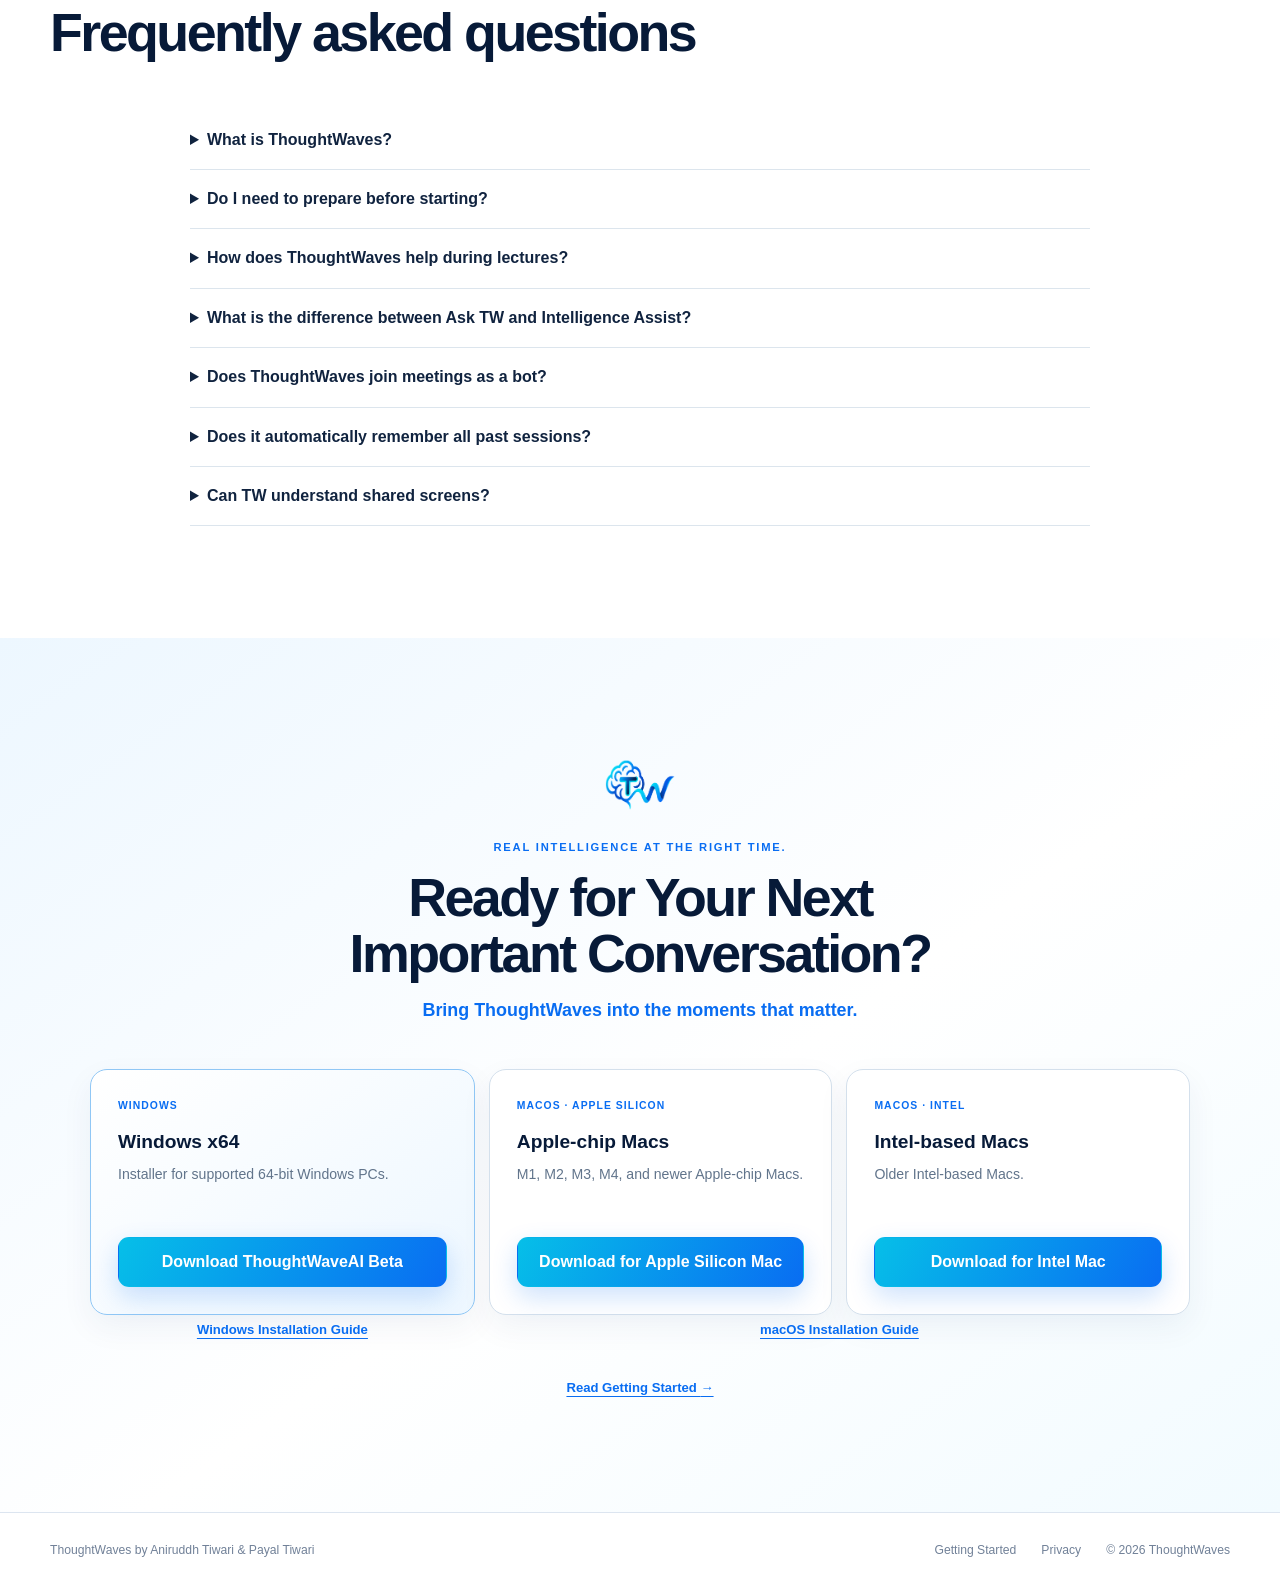
==== commit b2c1088e: "Rebrand website to ThoughtWaves" ====
--- a/index.html
+++ b/index.html
@@ -3,31 +3,35 @@
 <head>
   <meta charset="utf-8"><meta name="viewport" content="width=device-width, initial-scale=1"><meta name="theme-color" content="#f7f9fc">
   <meta name="description" content="Real-time AI assistance for meetings, lectures and demos. Get timely suggestions, screen-aware context and answers without adding a meeting bot.">
-  <link rel="canonical" href="https://aniruddhtiwari.github.io/thoughtwaveai-site/">
-  <meta property="og:title" content="ThoughtWaveAI | Real-Time AI Assistant for Meetings &amp; Conversations"><meta property="og:description" content="Real-time AI assistance for meetings, lectures and demos. Get timely suggestions, screen-aware context and answers without adding a meeting bot."><meta property="og:type" content="website"><meta property="og:url" content="https://aniruddhtiwari.github.io/thoughtwaveai-site/"><meta property="og:site_name" content="ThoughtWaveAI"><meta property="og:image" content="https://aniruddhtiwari.github.io/thoughtwaveai-site/assets/branding/thoughtwaveai-logo.png"><meta property="og:image:alt" content="ThoughtWaveAI">
-  <meta name="twitter:card" content="summary_large_image"><meta name="twitter:title" content="ThoughtWaveAI | Real-Time AI Assistant for Meetings &amp; Conversations"><meta name="twitter:description" content="Real-time AI assistance for meetings, lectures and demos. Get timely suggestions, screen-aware context and answers without adding a meeting bot."><meta name="twitter:image" content="https://aniruddhtiwari.github.io/thoughtwaveai-site/assets/branding/thoughtwaveai-logo.png"><meta name="twitter:image:alt" content="ThoughtWaveAI">
-  <title>ThoughtWaveAI | Real-Time AI Assistant for Meetings &amp; Conversations</title>
+  <link rel="canonical" href="https://thoughtwaves.ai/">
+  <meta property="og:title" content="ThoughtWaves | Real-Time AI Assistant for Meetings &amp; Conversations"><meta property="og:description" content="Real-time AI assistance for meetings, lectures and demos. Get timely suggestions, screen-aware context and answers without adding a meeting bot."><meta property="og:type" content="website"><meta property="og:url" content="https://thoughtwaves.ai/"><meta property="og:site_name" content="ThoughtWaves"><meta property="og:image" content="https://thoughtwaves.ai/assets/branding/thoughtwaveai-logo.png"><meta property="og:image:alt" content="ThoughtWaveAI desktop app logo">
+  <meta name="twitter:card" content="summary_large_image"><meta name="twitter:title" content="ThoughtWaves | Real-Time AI Assistant for Meetings &amp; Conversations"><meta name="twitter:description" content="Real-time AI assistance for meetings, lectures and demos. Get timely suggestions, screen-aware context and answers without adding a meeting bot."><meta name="twitter:image" content="https://thoughtwaves.ai/assets/branding/thoughtwaveai-logo.png"><meta name="twitter:image:alt" content="ThoughtWaveAI desktop app logo">
+  <title>ThoughtWaves | Real-Time AI Assistant for Meetings &amp; Conversations</title>
   <link rel="icon" href="./assets/branding/thoughtwaveai-Icon.png" type="image/png"><link rel="stylesheet" href="./styles.css"><script src="./script.js" defer></script>
   <script type="application/ld+json">
 {
     "@context": "https://schema.org",
-    "@type": "SoftwareApplication",
-    "name": "ThoughtWaveAI",
-    "url": "https://aniruddhtiwari.github.io/thoughtwaveai-site/",
+    "@type": "WebSite",
+    "name": "ThoughtWaves",
+    "url": "https://thoughtwaves.ai/",
     "description": "Real-time AI assistance for meetings, lectures and demos. Get timely suggestions, screen-aware context and answers without adding a meeting bot.",
-    "applicationCategory": "BusinessApplication",
-    "operatingSystem": [
-        "Windows",
-        "macOS"
-    ],
-    "featureList": [
-        "Real-time conversational intelligence",
-        "User-controlled Session Context",
-        "Proactive contextual intelligence",
-        "Post-session review",
-        "No meeting bot required",
-        "Video and shared-screen context"
-    ]
+    "about": {
+        "@type": "SoftwareApplication",
+        "name": "ThoughtWaveAI",
+        "applicationCategory": "BusinessApplication",
+        "operatingSystem": [
+            "Windows",
+            "macOS"
+        ],
+        "featureList": [
+            "Real-time conversational intelligence",
+            "User-controlled Session Context",
+            "Proactive contextual intelligence",
+            "Post-session review",
+            "No meeting bot required",
+            "Video and shared-screen context"
+        ]
+    }
 }
 </script>
 </head>
@@ -35,7 +39,7 @@
   <a class="skip-link" href="#main">Skip to content</a>
   <header class="site-header">
     <div class="container nav-wrap">
-      <a class="brand" href="#top" aria-label="ThoughtWaveAI home"><img src="./assets/branding/thoughtwaveai-Icon.png" alt="" width="42" height="42"><span>ThoughtWaveAI</span></a>
+      <a class="brand" href="#top" aria-label="ThoughtWaves home"><img src="./assets/branding/thoughtwaveai-Icon.png" alt="" width="42" height="42"><span>ThoughtWaves</span></a>
       <button class="nav-toggle" type="button" aria-expanded="false" aria-controls="site-nav"><span class="sr-only">Toggle navigation</span><span></span><span></span></button>
       <nav id="site-nav" class="site-nav" aria-label="Primary navigation"><a href="#scenarios">Use Cases</a><a href="#how-it-works">How It Works</a><a href="./getting-started/">Getting Started</a><a href="./privacy/">Privacy</a><a href="#download">Download</a></nav>
       <a class="button button-small nav-cta" href="#download">Download Beta</a>
@@ -75,7 +79,7 @@
 
     <section class="section tw-use-cases" id="scenarios">
       <div class="container">
-        <div class="v3-section-heading reveal"><p class="kicker">Real conversations, useful help</p><h2>Where ThoughtWaveAI helps</h2><p>Explore how TW can assist you during conversations, whether you're learning or working.</p></div>
+        <div class="v3-section-heading reveal"><p class="kicker">Real conversations, useful help</p><h2>Where ThoughtWaves helps</h2><p>Explore how TW can assist you during conversations, whether you're learning or working.</p></div>
         <div class="tw-audience-switch reveal" role="tablist" aria-label="Choose your audience">
           <button type="button" class="tw-audience-tab is-active" id="tw-audience-individual" data-tw-audience="individual" role="tab" aria-selected="true" aria-controls="tw-audience-content" tabindex="0">For Individuals</button>
           <button type="button" class="tw-audience-tab" id="tw-audience-professional" data-tw-audience="professional" role="tab" aria-selected="false" aria-controls="tw-audience-content" tabindex="-1">For Professionals</button>
@@ -94,7 +98,7 @@
           </div>
       </div>
         <!-- tw-seo-catalog-v1: real scenario copy available without JavaScript -->
-        <section class="tw-seo-catalog" data-tw-seo-catalog aria-label="All ThoughtWaveAI scenarios">
+        <section class="tw-seo-catalog" data-tw-seo-catalog aria-label="All ThoughtWaves scenarios">
           <h3>Explore all nine use cases</h3>
           <p>Illustrative examples. Video and shared-screen context are supported; cross-session references use context you provide.</p>
           <section class="tw-seo-group">
@@ -194,7 +198,7 @@
       <div class="container">
         <div class="v3-section-heading reveal"><p class="kicker">How it works</p><h2>Start. Get help. Review.</h2><p>Open TW and start talking. You can add context beforehand if you want, but preparation is optional.</p></div>
         <div class="tw-how-layout reveal">
-          <div class="tw-how-steps" role="tablist" aria-label="ThoughtWaveAI walkthrough">
+          <div class="tw-how-steps" role="tablist" aria-label="ThoughtWaves walkthrough">
             <button type="button" class="tw-step" id="tw-step-tab-0" role="tab" aria-selected="false" aria-controls="tw-step-preview" tabindex="-1" data-tw-step="0"><span class="tw-step-num">01</span><span><strong>Start your conversation</strong><small>Open TW when your meeting, interview, or discussion begins. No mandatory preparation.</small></span></button>
             <button type="button" class="tw-step is-active" id="tw-step-tab-1" role="tab" aria-selected="true" aria-controls="tw-step-preview" tabindex="0" data-tw-step="1"><span class="tw-step-num">02</span><span><strong>Get help when it matters</strong><small>Receive relevant AI assistance or ask TW directly during the conversation.</small></span></button>
             <button type="button" class="tw-step" id="tw-step-tab-2" role="tab" aria-selected="false" aria-controls="tw-step-preview" tabindex="-1" data-tw-step="2"><span class="tw-step-num">03</span><span><strong>Review afterward</strong><small>Revisit transcripts, summaries, and session reviews to capture important insights.</small></span></button>
@@ -213,11 +217,11 @@
       <div class="container">
         <div class="v3-section-heading"><p class="kicker">Questions &amp; answers</p><h2>Frequently asked questions</h2></div>
         <div class="tw-faq-list">
-          <details><summary>What is ThoughtWaveAI?</summary><p>ThoughtWaveAI is a desktop AI assistant providing contextual help during live conversations and tools to review sessions afterward.</p></details>
+          <details><summary>What is ThoughtWaves?</summary><p>ThoughtWaves provides contextual help during live conversations and tools to review sessions afterward through the ThoughtWaveAI desktop app.</p></details>
           <details><summary>Do I need to prepare before starting?</summary><p>No. Preparation is optional. You can add documents or context before a session for more tailored assistance.</p></details>
-          <details><summary>How does ThoughtWaveAI help during lectures?</summary><p>Ask TW can explain a concept or offer a practice question based on your discussion. Intelligence Assist may also surface useful context during a session.</p></details>
+          <details><summary>How does ThoughtWaves help during lectures?</summary><p>Ask TW can explain a concept or offer a practice question based on your discussion. Intelligence Assist may also surface useful context during a session.</p></details>
           <details><summary>What is the difference between Ask TW and Intelligence Assist?</summary><p>Ask TW responds to your direct requests. Intelligence Assist can surface contextual suggestions proactively.</p></details>
-          <details><summary>Does ThoughtWaveAI join meetings as a bot?</summary><p>No. ThoughtWaveAI runs as a desktop application; it does not need to join the meeting as another participant.</p></details>
+          <details><summary>Does ThoughtWaves join meetings as a bot?</summary><p>No. The ThoughtWaveAI desktop app runs alongside the conversation; it does not need to join the meeting as another participant.</p></details>
           <details><summary>Does it automatically remember all past sessions?</summary><p>Do not assume automatic cross-session memory. You can deliberately carry relevant information from an earlier session into the next one.</p></details>
           <details><summary>Can TW understand shared screens?</summary><p>Yes. ThoughtWaveAI supports video and shared-screen context, using visual information alongside live conversation context to provide relevant assistance during meetings, demos, lectures, and technical discussions.</p></details>
         </div>
@@ -226,9 +230,9 @@
 
     <section class="section v3-final-cta" id="download">
       <div class="container v3-download-inner reveal">
-        <img src="./assets/branding/thoughtwaveai-Icon.png" alt="ThoughtWaveAI emblem" width="76" height="76" loading="lazy">
-        <p class="kicker">Real Intelligence at the Right Time.</p><h2>Ready for Your Next Important Conversation?</h2><p class="v3-tagline">Bring ThoughtWaveAI into the moments that matter.</p>
-        <div class="download-options" aria-label="ThoughtWaveAI downloads">
+        <img src="./assets/branding/thoughtwaveai-Icon.png" alt="ThoughtWaves emblem" width="76" height="76" loading="lazy">
+        <p class="kicker">Real Intelligence at the Right Time.</p><h2>Ready for Your Next Important Conversation?</h2><p class="v3-tagline">Bring ThoughtWaves into the moments that matter.</p>
+        <div class="download-options" aria-label="ThoughtWaveAI desktop app downloads">
           <article class="download-option download-option-primary"><span class="download-platform">Windows</span><h3>Windows x64</h3><p>Installer for supported 64-bit Windows PCs.</p><a class="button" href="https://thoughtwaveai-feedback-worker.thoughtwaveai-feedback.workers.dev/download?target=windows_x64" aria-label="Download ThoughtWaveAI Beta for Windows x64">Download ThoughtWaveAI Beta</a></article>
           <article class="download-option"><span class="download-platform">macOS · Apple Silicon</span><h3>Apple-chip Macs</h3><p>M1, M2, M3, M4, and newer Apple-chip Macs.</p><a class="button button-secondary" href="https://thoughtwaveai-feedback-worker.thoughtwaveai-feedback.workers.dev/download?target=macos_arm64" aria-label="Download ThoughtWaveAI Beta for Mac with Apple Silicon">Download for Apple Silicon Mac</a></article>
           <article class="download-option"><span class="download-platform">macOS · Intel</span><h3>Intel-based Macs</h3><p>Older Intel-based Macs.</p><a class="button button-secondary" href="https://thoughtwaveai-feedback-worker.thoughtwaveai-feedback.workers.dev/download?target=macos_x64" aria-label="Download ThoughtWaveAI Beta for Mac with an Intel processor">Download for Intel Mac</a></article>
@@ -239,6 +243,6 @@
     </section>
   </main>
 
-  <footer><div class="container footer-inner"><a href="https://github.com/aniruddhtiwari" target="_blank" rel="noopener noreferrer">ThoughtWaveAI by Aniruddh Tiwari &amp; Payal Tiwari</a><div><a href="./getting-started/">Getting Started</a><a href="./privacy/">Privacy</a><span>© <span id="year">2026</span> ThoughtWaveAI</span></div></div></footer>
+  <footer><div class="container footer-inner"><a href="https://github.com/aniruddhtiwari" target="_blank" rel="noopener noreferrer">ThoughtWaves by Aniruddh Tiwari &amp; Payal Tiwari</a><div><a href="./getting-started/">Getting Started</a><a href="./privacy/">Privacy</a><span>© <span id="year">2026</span> ThoughtWaves</span></div></div></footer>
 </body>
 </html>
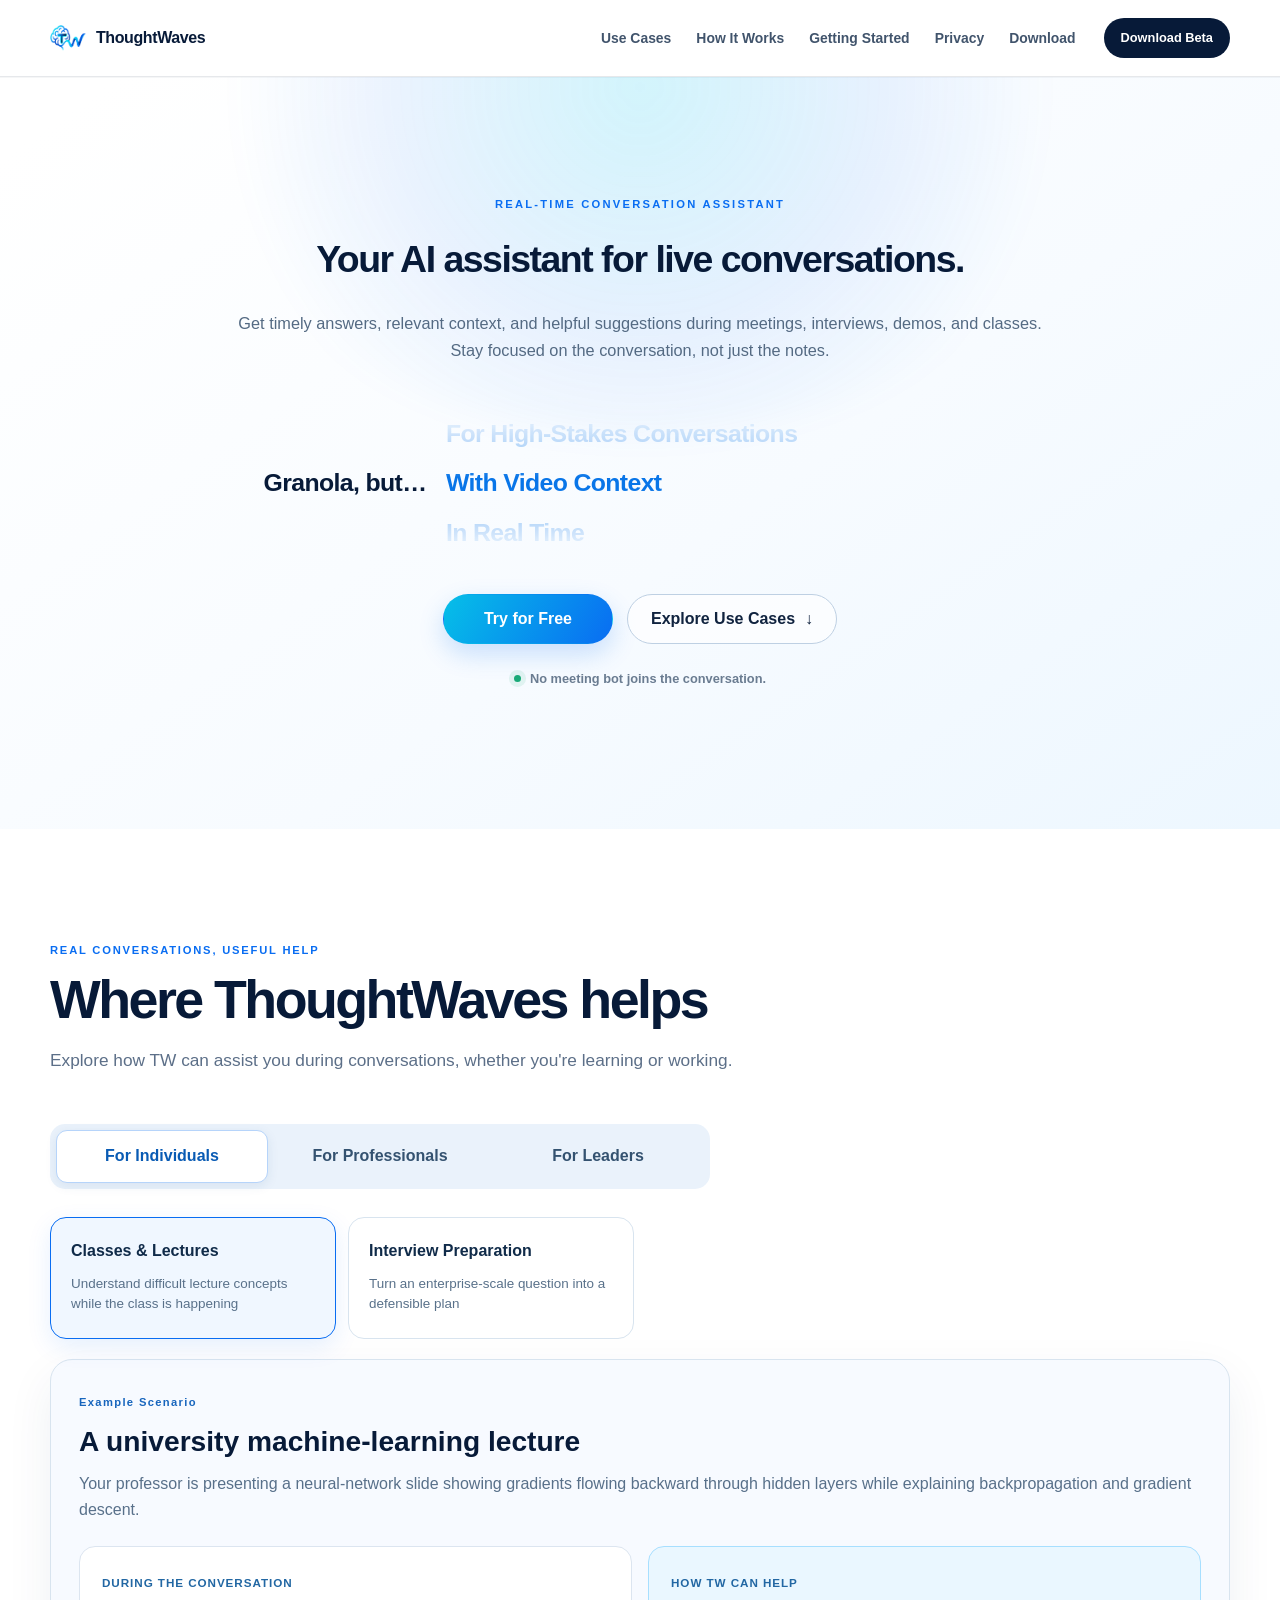
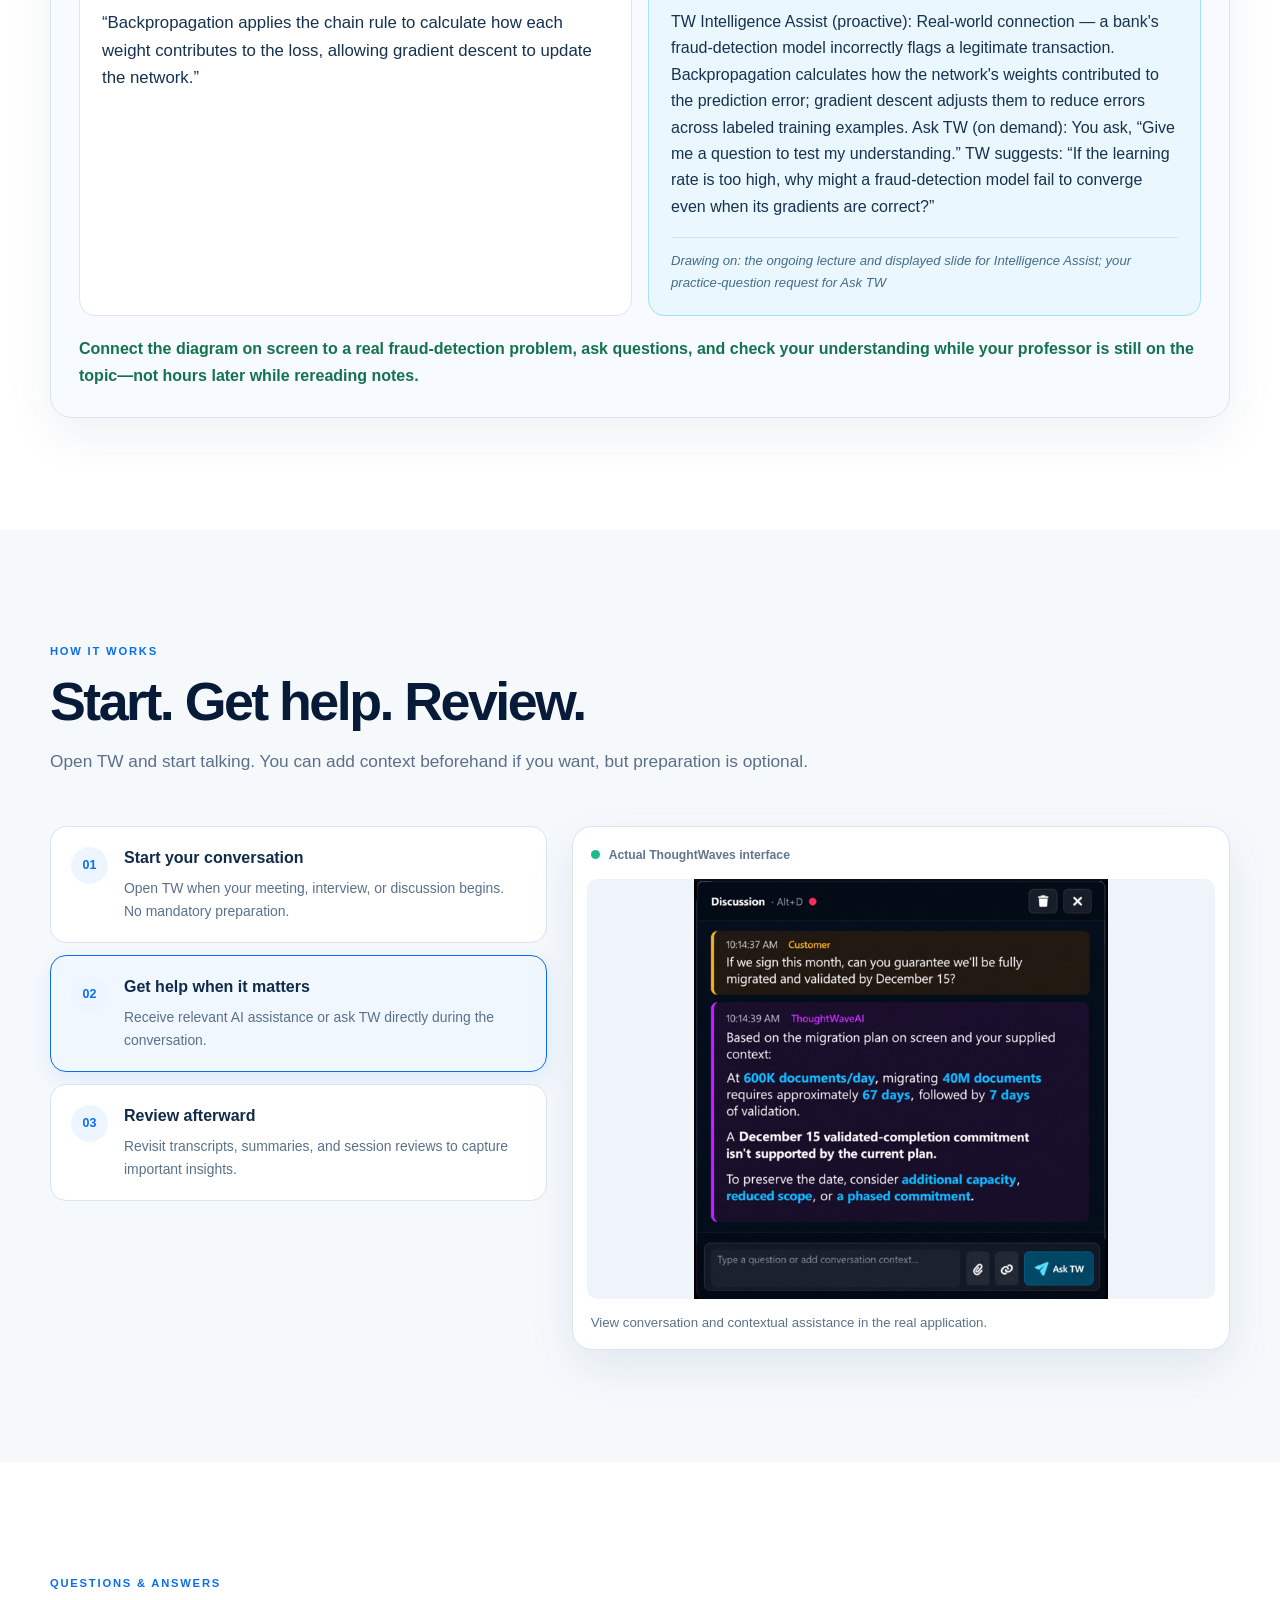
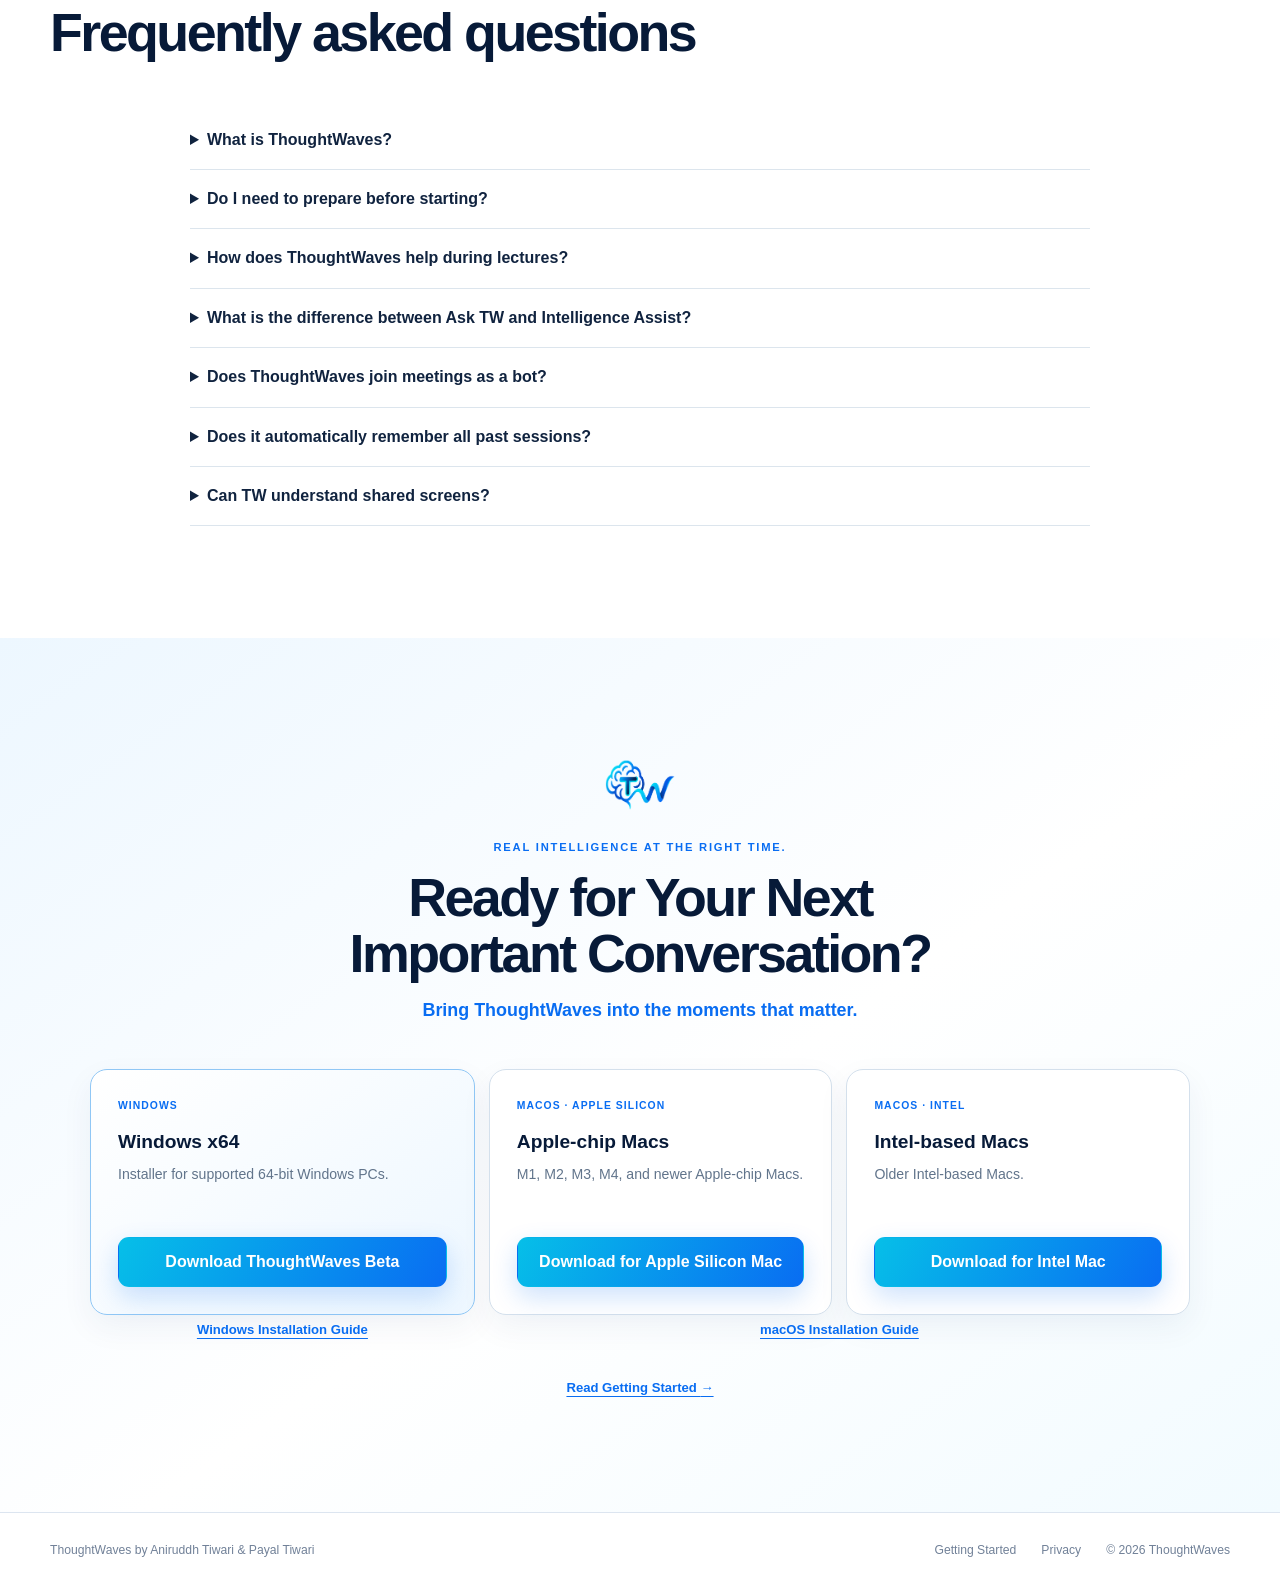
==== commit 1b5c7af5: "Complete ThoughtWaves website branding cleanup" ====
--- a/index.html
+++ b/index.html
@@ -4,8 +4,8 @@
   <meta charset="utf-8"><meta name="viewport" content="width=device-width, initial-scale=1"><meta name="theme-color" content="#f7f9fc">
   <meta name="description" content="Real-time AI assistance for meetings, lectures and demos. Get timely suggestions, screen-aware context and answers without adding a meeting bot.">
   <link rel="canonical" href="https://thoughtwaves.ai/">
-  <meta property="og:title" content="ThoughtWaves | Real-Time AI Assistant for Meetings &amp; Conversations"><meta property="og:description" content="Real-time AI assistance for meetings, lectures and demos. Get timely suggestions, screen-aware context and answers without adding a meeting bot."><meta property="og:type" content="website"><meta property="og:url" content="https://thoughtwaves.ai/"><meta property="og:site_name" content="ThoughtWaves"><meta property="og:image" content="https://thoughtwaves.ai/assets/branding/thoughtwaveai-logo.png"><meta property="og:image:alt" content="ThoughtWaveAI desktop app logo">
-  <meta name="twitter:card" content="summary_large_image"><meta name="twitter:title" content="ThoughtWaves | Real-Time AI Assistant for Meetings &amp; Conversations"><meta name="twitter:description" content="Real-time AI assistance for meetings, lectures and demos. Get timely suggestions, screen-aware context and answers without adding a meeting bot."><meta name="twitter:image" content="https://thoughtwaves.ai/assets/branding/thoughtwaveai-logo.png"><meta name="twitter:image:alt" content="ThoughtWaveAI desktop app logo">
+  <meta property="og:title" content="ThoughtWaves | Real-Time AI Assistant for Meetings &amp; Conversations"><meta property="og:description" content="Real-time AI assistance for meetings, lectures and demos. Get timely suggestions, screen-aware context and answers without adding a meeting bot."><meta property="og:type" content="website"><meta property="og:url" content="https://thoughtwaves.ai/"><meta property="og:site_name" content="ThoughtWaves"><meta property="og:image" content="https://thoughtwaves.ai/assets/branding/thoughtwaveai-Icon.png"><meta property="og:image:alt" content="ThoughtWaves logo">
+  <meta name="twitter:card" content="summary_large_image"><meta name="twitter:title" content="ThoughtWaves | Real-Time AI Assistant for Meetings &amp; Conversations"><meta name="twitter:description" content="Real-time AI assistance for meetings, lectures and demos. Get timely suggestions, screen-aware context and answers without adding a meeting bot."><meta name="twitter:image" content="https://thoughtwaves.ai/assets/branding/thoughtwaveai-Icon.png"><meta name="twitter:image:alt" content="ThoughtWaves logo">
   <title>ThoughtWaves | Real-Time AI Assistant for Meetings &amp; Conversations</title>
   <link rel="icon" href="./assets/branding/thoughtwaveai-Icon.png" type="image/png"><link rel="stylesheet" href="./styles.css"><script src="./script.js" defer></script>
   <script type="application/ld+json">
@@ -17,7 +17,7 @@
     "description": "Real-time AI assistance for meetings, lectures and demos. Get timely suggestions, screen-aware context and answers without adding a meeting bot.",
     "about": {
         "@type": "SoftwareApplication",
-        "name": "ThoughtWaveAI",
+        "name": "ThoughtWaves",
         "applicationCategory": "BusinessApplication",
         "operatingSystem": [
             "Windows",
@@ -91,7 +91,7 @@
             <button class="tw-choice" type="button" id="tw-tab-interviews" role="tab" aria-selected="false" aria-controls="tw-scenario-panel" tabindex="-1" data-tw-scenario="interviews"><strong>Interview Preparation</strong><span>Turn an enterprise-scale question into a defensible plan</span></button>
           </div>
           <div class="tw-scenario-panel reveal" id="tw-scenario-panel" role="tabpanel" aria-labelledby="tw-tab-classes" tabindex="0" aria-live="polite">
-            <div class="tw-scenario-context"><span class="tw-example-label">ILLUSTRATIVE EXAMPLE</span><h3 data-tw-scenario-heading>A university machine-learning lecture</h3><p data-tw-scenario-intro>Your professor explains backpropagation alongside a neural-network diagram.</p></div>
+            <div class="tw-scenario-context"><span class="tw-example-label">Example Scenario</span><h3 data-tw-scenario-heading>A university machine-learning lecture</h3><p data-tw-scenario-intro>Your professor explains backpropagation alongside a neural-network diagram.</p></div>
             <div class="tw-scenario-dialogue"><div class="tw-spoken"><span>During the conversation</span><blockquote data-tw-scenario-quote>“Backpropagation applies the chain rule to calculate how each weight contributes to the loss.”</blockquote></div><div class="tw-assisted"><span>How TW can help</span><p data-tw-scenario-response>TW Intelligence Assist connects the diagram to fraud detection: backpropagation helps the model learn from errors. Ask TW can then generate a practice question on gradient descent.</p><p class="tw-context-source" data-tw-scenario-source>Drawing on: the ongoing lecture and the practice-question request</p></div></div>
             <p class="tw-scenario-benefit" data-tw-scenario-benefit>Understand the lecture concept while it is being taught, then test your understanding.</p>
           </div>
@@ -109,7 +109,7 @@
               <p>Your professor is presenting a neural-network slide showing gradients flowing backward through hidden layers while explaining backpropagation and gradient descent.</p>
               <blockquote>“Backpropagation applies the chain rule to calculate how each weight contributes to the loss, allowing gradient descent to update the network.”</blockquote>
               <p><strong>How TW can help:</strong> TW Intelligence Assist (proactive): Real-world connection — a bank&#x27;s fraud-detection model incorrectly flags a legitimate transaction. Backpropagation calculates how the network&#x27;s weights contributed to the prediction error; gradient descent adjusts them to reduce errors across labeled training examples. Ask TW (on demand): You ask, “Give me a question to test my understanding.” TW suggests: “If the learning rate is too high, why might a fraud-detection model fail to converge even when its gradients are correct?”</p>
-              <p>Drawing on: the ongoing lecture and displayed slide for Intelligence Assist; your practice-question request for Ask TW (illustrative example)</p>
+              <p>Drawing on: the ongoing lecture and displayed slide for Intelligence Assist; your practice-question request for Ask TW</p>
               <p><strong>What you gain:</strong> Connect the diagram on screen to a real fraud-detection problem, ask questions, and check your understanding while your professor is still on the topic—not hours later while rereading notes.</p>
             </article>
             <article class="tw-seo-example">
@@ -169,7 +169,7 @@
               <p>At the previous quarter&#x27;s review, leaders set a 70% pilot adoption threshold before expansion. You&#x27;ve supplied that presentation as context. Today&#x27;s shared slide shows only 43% adoption, yet recommends a $5 million rollout.</p>
               <blockquote>“The pilot results support moving to a full rollout now.”</blockquote>
               <p><strong>How TW can help:</strong> Risk to evaluate: the rollout recommendation does not meet the earlier 70% adoption gate. At 43% adoption, projected benefits may not materialize as modeled. Before approving $5 million, ask for downside scenarios at current adoption, revised benefit assumptions, and whether phased investment can reduce exposure.</p>
-              <p>Drawing on: the prior-quarter presentation supplied to TW, the currently shown slide, and the discussion (illustrative example using supplied prior-session context and current screen).</p>
+              <p>Drawing on: the prior-quarter presentation supplied to TW, the currently shown slide, and the discussion using supplied prior-session context and current screen.</p>
               <p><strong>What you gain:</strong> Assess the downside and challenge unsupported assumptions before committing $5 million.</p>
             </article>
             <article class="tw-seo-example">
@@ -187,7 +187,7 @@
               <p>The displayed delivery dashboard reports Green and the team proposes a launch next Friday. The release checklist supplied to TW still shows production security approval as pending.</p>
               <blockquote>“Development is complete, so can we confirm next Friday as the launch date?”</blockquote>
               <p><strong>How TW can help:</strong> The project is green for development, but production security sign-off remains open on the launch critical path. Confirm the approval owner, likely sign-off date, escalation trigger, and contingency before reaffirming the launch date.</p>
-              <p>Drawing on: the supplied release checklist, currently displayed dashboard, and the live question (illustrative example).</p>
+              <p>Drawing on: the supplied release checklist, currently displayed dashboard, and the live question.</p>
               <p><strong>What you gain:</strong> Escalate a release-critical dependency while there is still time to recover—not after a missed launch turns the project Red.</p>
             </article>
           </section>
@@ -204,8 +204,8 @@
             <button type="button" class="tw-step" id="tw-step-tab-2" role="tab" aria-selected="false" aria-controls="tw-step-preview" tabindex="-1" data-tw-step="2"><span class="tw-step-num">03</span><span><strong>Review afterward</strong><small>Revisit transcripts, summaries, and session reviews to capture important insights.</small></span></button>
           </div>
           <div class="tw-preview-frame" id="tw-step-preview" role="tabpanel" aria-labelledby="tw-step-tab-1" tabindex="0" aria-live="polite">
-            <div class="tw-preview-top"><span class="tw-preview-dot"></span><span>Actual ThoughtWaveAI interface</span></div>
-            <img src="./assets/screenshots/site-real/tw-discussion.png" alt="Real ThoughtWaveAI Discussion screen" data-tw-preview-img loading="lazy" decoding="async">
+            <div class="tw-preview-top"><span class="tw-preview-dot"></span><span>Actual ThoughtWaves interface</span></div>
+            <img src="./assets/screenshots/site-real/tw-discussion.png" alt="Real ThoughtWaves Discussion screen" data-tw-preview-img loading="lazy" decoding="async">
             <div class="tw-preview-fallback" data-tw-preview-fallback hidden><strong>Session Review</strong><p>A real review screenshot will be added after it is captured from TW. No simulated product image is used.</p></div>
             <p data-tw-preview-caption>View conversation and contextual assistance in the real application.</p>
           </div>
@@ -217,13 +217,13 @@
       <div class="container">
         <div class="v3-section-heading"><p class="kicker">Questions &amp; answers</p><h2>Frequently asked questions</h2></div>
         <div class="tw-faq-list">
-          <details><summary>What is ThoughtWaves?</summary><p>ThoughtWaves provides contextual help during live conversations and tools to review sessions afterward through the ThoughtWaveAI desktop app.</p></details>
+          <details><summary>What is ThoughtWaves?</summary><p>ThoughtWaves provides contextual help during live conversations and tools to review sessions afterward through its desktop app.</p></details>
           <details><summary>Do I need to prepare before starting?</summary><p>No. Preparation is optional. You can add documents or context before a session for more tailored assistance.</p></details>
           <details><summary>How does ThoughtWaves help during lectures?</summary><p>Ask TW can explain a concept or offer a practice question based on your discussion. Intelligence Assist may also surface useful context during a session.</p></details>
           <details><summary>What is the difference between Ask TW and Intelligence Assist?</summary><p>Ask TW responds to your direct requests. Intelligence Assist can surface contextual suggestions proactively.</p></details>
-          <details><summary>Does ThoughtWaves join meetings as a bot?</summary><p>No. The ThoughtWaveAI desktop app runs alongside the conversation; it does not need to join the meeting as another participant.</p></details>
+          <details><summary>Does ThoughtWaves join meetings as a bot?</summary><p>No. The ThoughtWaves desktop app runs alongside the conversation; it does not need to join the meeting as another participant.</p></details>
           <details><summary>Does it automatically remember all past sessions?</summary><p>Do not assume automatic cross-session memory. You can deliberately carry relevant information from an earlier session into the next one.</p></details>
-          <details><summary>Can TW understand shared screens?</summary><p>Yes. ThoughtWaveAI supports video and shared-screen context, using visual information alongside live conversation context to provide relevant assistance during meetings, demos, lectures, and technical discussions.</p></details>
+          <details><summary>Can TW understand shared screens?</summary><p>Yes. ThoughtWaves supports video and shared-screen context, using visual information alongside live conversation context to provide relevant assistance during meetings, demos, lectures, and technical discussions.</p></details>
         </div>
       </div>
     </section>
@@ -232,12 +232,12 @@
       <div class="container v3-download-inner reveal">
         <img src="./assets/branding/thoughtwaveai-Icon.png" alt="ThoughtWaves emblem" width="76" height="76" loading="lazy">
         <p class="kicker">Real Intelligence at the Right Time.</p><h2>Ready for Your Next Important Conversation?</h2><p class="v3-tagline">Bring ThoughtWaves into the moments that matter.</p>
-        <div class="download-options" aria-label="ThoughtWaveAI desktop app downloads">
-          <article class="download-option download-option-primary"><span class="download-platform">Windows</span><h3>Windows x64</h3><p>Installer for supported 64-bit Windows PCs.</p><a class="button" href="https://thoughtwaveai-feedback-worker.thoughtwaveai-feedback.workers.dev/download?target=windows_x64" aria-label="Download ThoughtWaveAI Beta for Windows x64">Download ThoughtWaveAI Beta</a></article>
-          <article class="download-option"><span class="download-platform">macOS · Apple Silicon</span><h3>Apple-chip Macs</h3><p>M1, M2, M3, M4, and newer Apple-chip Macs.</p><a class="button button-secondary" href="https://thoughtwaveai-feedback-worker.thoughtwaveai-feedback.workers.dev/download?target=macos_arm64" aria-label="Download ThoughtWaveAI Beta for Mac with Apple Silicon">Download for Apple Silicon Mac</a></article>
-          <article class="download-option"><span class="download-platform">macOS · Intel</span><h3>Intel-based Macs</h3><p>Older Intel-based Macs.</p><a class="button button-secondary" href="https://thoughtwaveai-feedback-worker.thoughtwaveai-feedback.workers.dev/download?target=macos_x64" aria-label="Download ThoughtWaveAI Beta for Mac with an Intel processor">Download for Intel Mac</a></article>
-        </div>
-        <div class="download-guide-links" aria-label="ThoughtWaveAI installation guides"><div class="download-guide-windows"><a class="text-link download-help-link" href="./assets/guides/ThoughtWaveAI_Installation_Guide%20Windows.pdf" target="_blank" rel="noopener noreferrer" aria-label="Open ThoughtWaveAI Windows Installation Guide PDF">Windows Installation Guide</a></div><div class="download-guide-macos"><a class="text-link download-help-link" href="./assets/guides/ThoughtWaveAI_Installation_Guide%20Mac.pdf" target="_blank" rel="noopener noreferrer" aria-label="Open ThoughtWaveAI macOS Installation Guide PDF">macOS Installation Guide</a></div></div>
+        <div class="download-options" aria-label="ThoughtWaves desktop app downloads">
+          <article class="download-option download-option-primary"><span class="download-platform">Windows</span><h3>Windows x64</h3><p>Installer for supported 64-bit Windows PCs.</p><a class="button" href="https://thoughtwaveai-feedback-worker.thoughtwaveai-feedback.workers.dev/download?target=windows_x64" aria-label="Download ThoughtWaves Beta for Windows x64">Download ThoughtWaves Beta</a></article>
+          <article class="download-option"><span class="download-platform">macOS · Apple Silicon</span><h3>Apple-chip Macs</h3><p>M1, M2, M3, M4, and newer Apple-chip Macs.</p><a class="button button-secondary" href="https://thoughtwaveai-feedback-worker.thoughtwaveai-feedback.workers.dev/download?target=macos_arm64" aria-label="Download ThoughtWaves Beta for Mac with Apple Silicon">Download for Apple Silicon Mac</a></article>
+          <article class="download-option"><span class="download-platform">macOS · Intel</span><h3>Intel-based Macs</h3><p>Older Intel-based Macs.</p><a class="button button-secondary" href="https://thoughtwaveai-feedback-worker.thoughtwaveai-feedback.workers.dev/download?target=macos_x64" aria-label="Download ThoughtWaves Beta for Mac with an Intel processor">Download for Intel Mac</a></article>
+        </div>
+        <div class="download-guide-links" aria-label="ThoughtWaves installation guides"><div class="download-guide-windows"><a class="text-link download-help-link" href="./assets/guides/ThoughtWaveAI_Installation_Guide%20Windows.pdf" target="_blank" rel="noopener noreferrer" aria-label="Open ThoughtWaves Windows Installation Guide PDF">Windows Installation Guide</a></div><div class="download-guide-macos"><a class="text-link download-help-link" href="./assets/guides/ThoughtWaveAI_Installation_Guide%20Mac.pdf" target="_blank" rel="noopener noreferrer" aria-label="Open ThoughtWaves macOS Installation Guide PDF">macOS Installation Guide</a></div></div>
         <a class="text-link download-help-link" href="./getting-started/">Read Getting Started <span aria-hidden="true">→</span></a>
       </div>
     </section>
